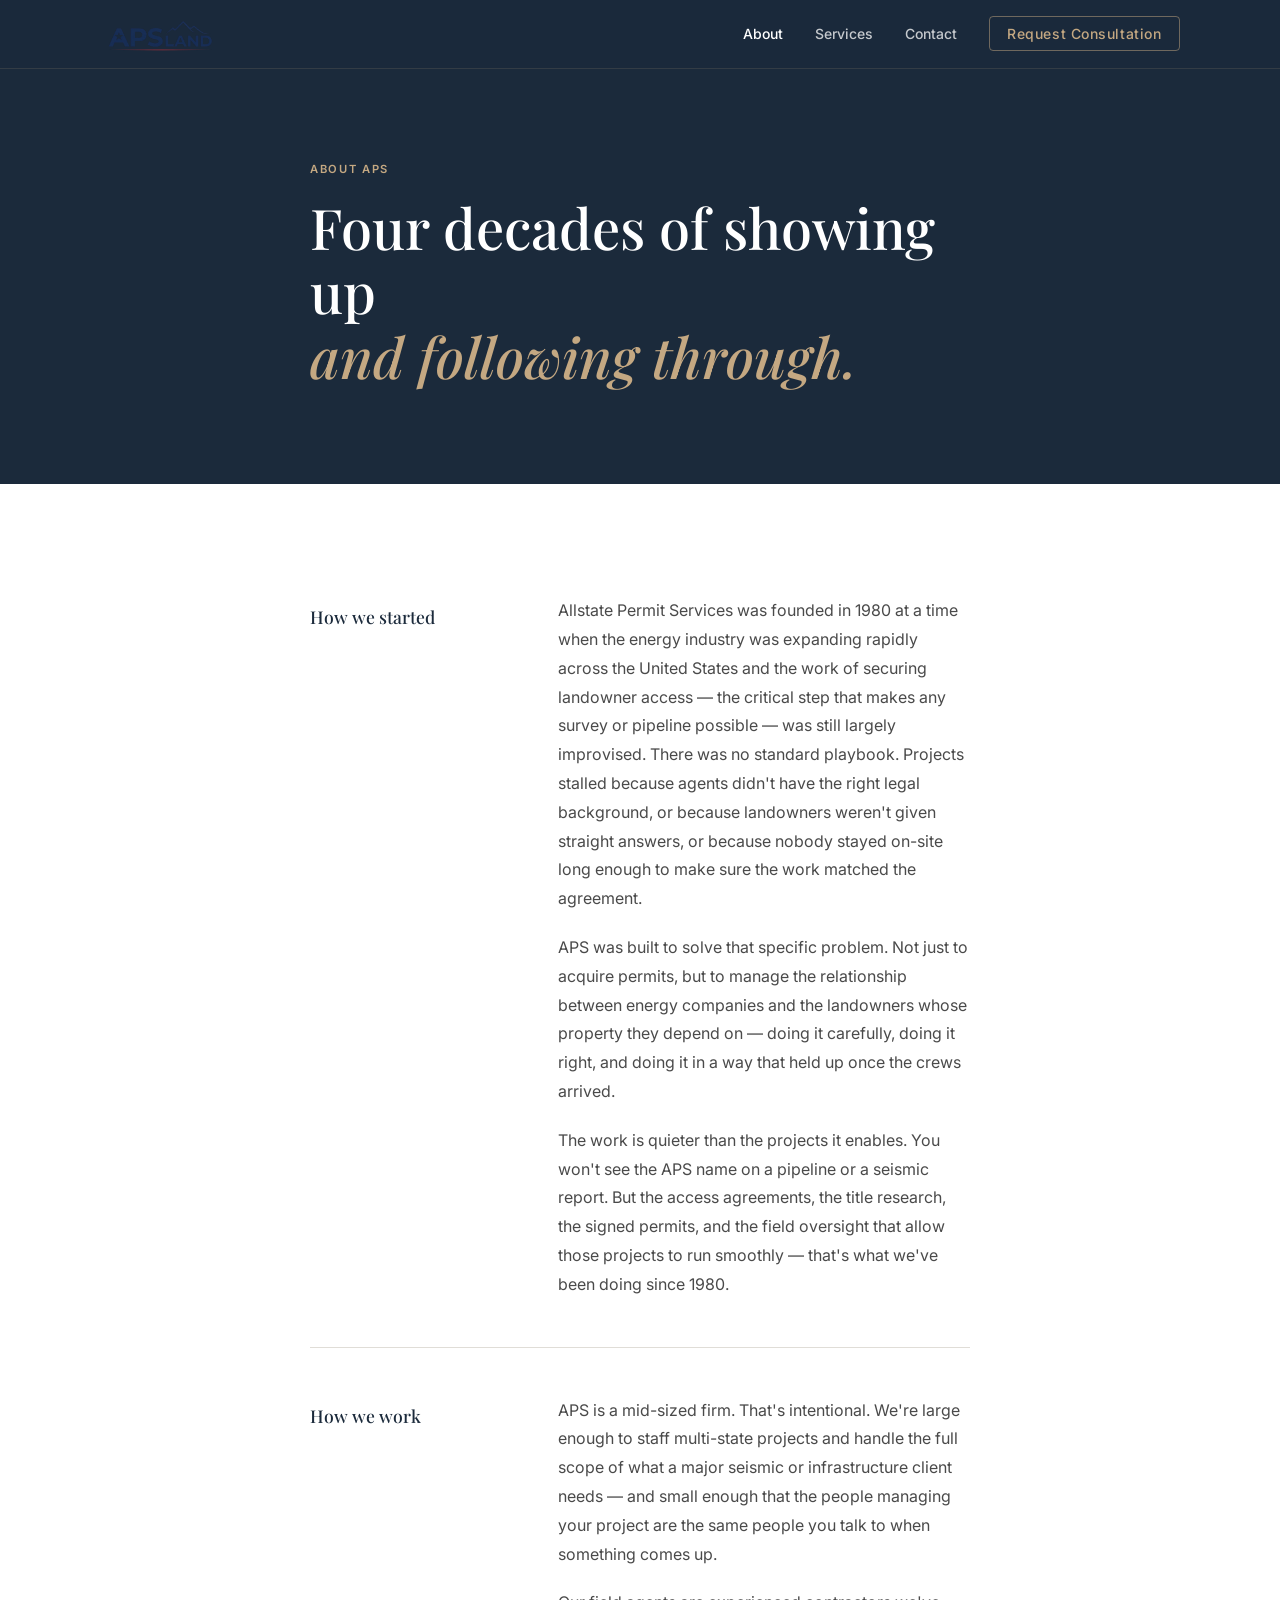
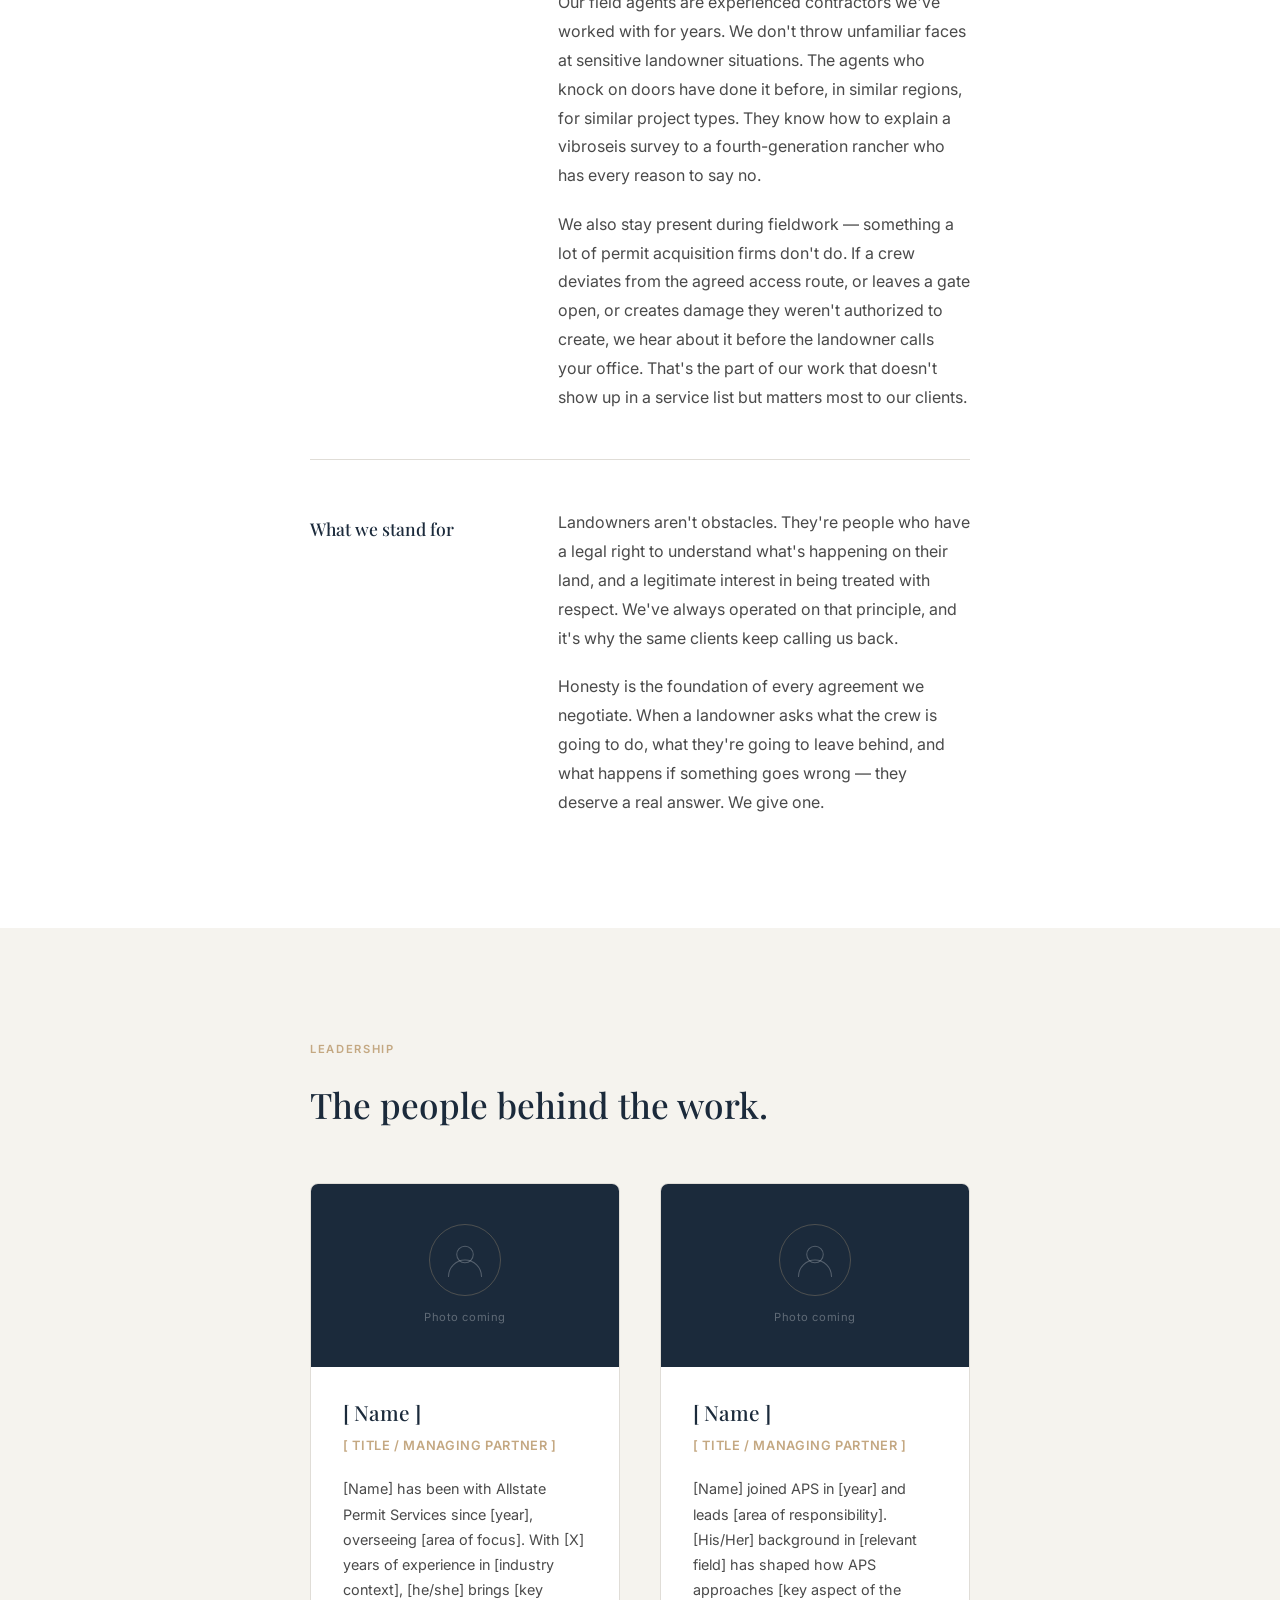
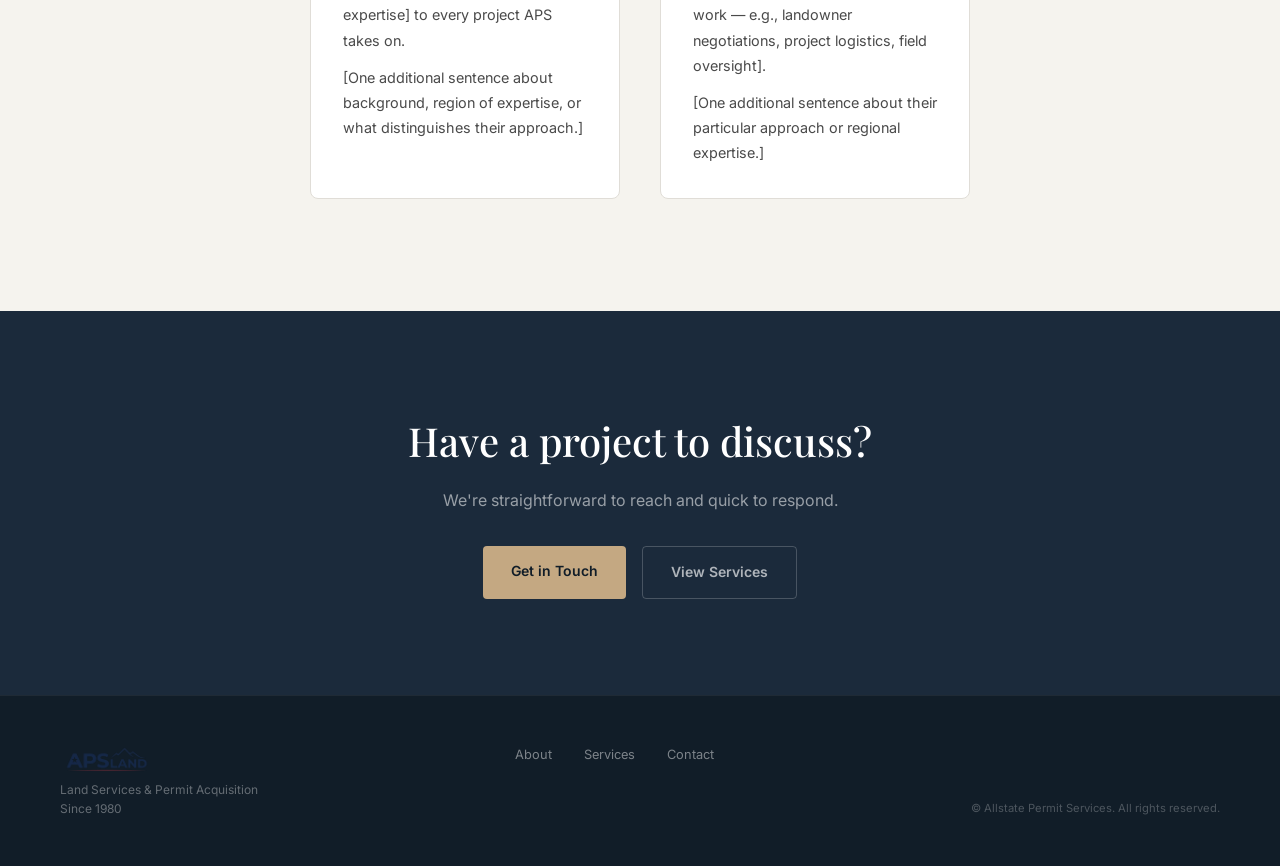
==== about.html @ 8043fe2b "Add files via upload" ====
<!DOCTYPE html>
<html lang="en">
<head>
<meta charset="UTF-8" />
<meta name="viewport" content="width=device-width, initial-scale=1.0" />
<title>About APS — Allstate Permit Services</title>
<link rel="stylesheet" href="style.css" />
<link rel="preconnect" href="https://fonts.googleapis.com" />
<link rel="preconnect" href="https://fonts.gstatic.com" crossorigin />
<link href="https://fonts.googleapis.com/css2?family=Inter:wght@300;400;500;600;700&family=Playfair+Display:ital,wght@0,400;0,500;0,600;1,400;1,500&display=swap" rel="stylesheet" />
</head>
<body>

<!-- ═══════════════════════════════════════
  NAV
════════════════════════════════════════ -->
<header class="nav-wrap" id="site-nav">
  <nav class="nav-inner">
    <a href="index.html" class="nav-logo" aria-label="APS Home">
      <img src="logo.png" alt="Allstate Permit Services" class="logo-img" />
    </a>
    <ul class="nav-links" id="nav-links">
      <li><a href="about.html" class="nav-active">About</a></li>
      <li><a href="services.html">Services</a></li>
      <li><a href="contact.html">Contact</a></li>
      <li class="nav-cta-item">
        <a href="contact.html" class="btn-nav-cta">Request Consultation</a>
      </li>
    </ul>
    <button class="nav-toggle" id="nav-toggle" aria-label="Open menu" aria-expanded="false">
      <span></span><span></span><span></span>
    </button>
  </nav>
</header>

<!-- ═══════════════════════════════════════
  PAGE HEADER
════════════════════════════════════════ -->
<section class="page-header">
  <div class="container-narrow">
    <div class="section-label">About APS</div>
    <h1 class="page-title">Four decades of showing up<br><em>and following through.</em></h1>
  </div>
</section>

<!-- ═══════════════════════════════════════
  COMPANY STORY
════════════════════════════════════════ -->
<section class="about-story">
  <div class="container-narrow">

    <div class="story-block">
      <h2 class="story-heading">How we started</h2>
      <div class="story-text">
        <p>
          Allstate Permit Services was founded in 1980 at a time when the energy industry was expanding rapidly across the United States and the work of securing landowner access — the critical step that makes any survey or pipeline possible — was still largely improvised. There was no standard playbook. Projects stalled because agents didn't have the right legal background, or because landowners weren't given straight answers, or because nobody stayed on-site long enough to make sure the work matched the agreement.
        </p>
        <p>
          APS was built to solve that specific problem. Not just to acquire permits, but to manage the relationship between energy companies and the landowners whose property they depend on — doing it carefully, doing it right, and doing it in a way that held up once the crews arrived.
        </p>
        <p>
          The work is quieter than the projects it enables. You won't see the APS name on a pipeline or a seismic report. But the access agreements, the title research, the signed permits, and the field oversight that allow those projects to run smoothly — that's what we've been doing since 1980.
        </p>
      </div>
    </div>

    <div class="story-divider" aria-hidden="true"></div>

    <div class="story-block">
      <h2 class="story-heading">How we work</h2>
      <div class="story-text">
        <p>
          APS is a mid-sized firm. That's intentional. We're large enough to staff multi-state projects and handle the full scope of what a major seismic or infrastructure client needs — and small enough that the people managing your project are the same people you talk to when something comes up.
        </p>
        <p>
          Our field agents are experienced contractors we've worked with for years. We don't throw unfamiliar faces at sensitive landowner situations. The agents who knock on doors have done it before, in similar regions, for similar project types. They know how to explain a vibroseis survey to a fourth-generation rancher who has every reason to say no.
        </p>
        <p>
          We also stay present during fieldwork — something a lot of permit acquisition firms don't do. If a crew deviates from the agreed access route, or leaves a gate open, or creates damage they weren't authorized to create, we hear about it before the landowner calls your office. That's the part of our work that doesn't show up in a service list but matters most to our clients.
        </p>
      </div>
    </div>

    <div class="story-divider" aria-hidden="true"></div>

    <div class="story-block">
      <h2 class="story-heading">What we stand for</h2>
      <div class="story-text">
        <p>
          Landowners aren't obstacles. They're people who have a legal right to understand what's happening on their land, and a legitimate interest in being treated with respect. We've always operated on that principle, and it's why the same clients keep calling us back.
        </p>
        <p>
          Honesty is the foundation of every agreement we negotiate. When a landowner asks what the crew is going to do, what they're going to leave behind, and what happens if something goes wrong — they deserve a real answer. We give one.
        </p>
      </div>
    </div>

  </div>
</section>

<!-- ═══════════════════════════════════════
  LEADERSHIP
════════════════════════════════════════ -->
<section class="leadership-section" aria-labelledby="leadership-heading">
  <div class="container-narrow">
    <div class="section-label">Leadership</div>
    <h2 class="leadership-title" id="leadership-heading">The people behind the work.</h2>

    <div class="leadership-grid">

      <div class="leader-card">
        <div class="leader-photo-slot" aria-label="Photo placeholder">
          <div class="leader-photo-inner">
            <svg viewBox="0 0 64 64" fill="none" xmlns="http://www.w3.org/2000/svg" aria-hidden="true">
              <circle cx="32" cy="24" r="12" stroke="currentColor" stroke-width="1.5"/>
              <path d="M8 56c0-13.255 10.745-24 24-24s24 10.745 24 24" stroke="currentColor" stroke-width="1.5" stroke-linecap="round"/>
            </svg>
          </div>
          <p class="photo-note">Photo coming</p>
        </div>
        <div class="leader-info">
          <h3 class="leader-name">[ Name ]</h3>
          <p class="leader-title">[ Title / Managing Partner ]</p>
          <div class="leader-bio">
            <p>
              <!-- PLACEHOLDER — replace with real bio when available -->
              [Name] has been with Allstate Permit Services since [year], overseeing [area of focus]. With [X] years of experience in [industry context], [he/she] brings [key expertise] to every project APS takes on.
            </p>
            <p>
              [One additional sentence about background, region of expertise, or what distinguishes their approach.]
            </p>
          </div>
        </div>
      </div>

      <div class="leader-card">
        <div class="leader-photo-slot" aria-label="Photo placeholder">
          <div class="leader-photo-inner">
            <svg viewBox="0 0 64 64" fill="none" xmlns="http://www.w3.org/2000/svg" aria-hidden="true">
              <circle cx="32" cy="24" r="12" stroke="currentColor" stroke-width="1.5"/>
              <path d="M8 56c0-13.255 10.745-24 24-24s24 10.745 24 24" stroke="currentColor" stroke-width="1.5" stroke-linecap="round"/>
            </svg>
          </div>
          <p class="photo-note">Photo coming</p>
        </div>
        <div class="leader-info">
          <h3 class="leader-name">[ Name ]</h3>
          <p class="leader-title">[ Title / Managing Partner ]</p>
          <div class="leader-bio">
            <p>
              <!-- PLACEHOLDER — replace with real bio when available -->
              [Name] joined APS in [year] and leads [area of responsibility]. [His/Her] background in [relevant field] has shaped how APS approaches [key aspect of the work — e.g., landowner negotiations, project logistics, field oversight].
            </p>
            <p>
              [One additional sentence about their particular approach or regional expertise.]
            </p>
          </div>
        </div>
      </div>

    </div>
  </div>
</section>

<!-- ═══════════════════════════════════════
  CTA BAND
════════════════════════════════════════ -->
<section class="cta-band" aria-label="Contact APS">
  <div class="container-narrow">
    <h2 class="cta-headline">Have a project to discuss?</h2>
    <p class="cta-sub">We're straightforward to reach and quick to respond.</p>
    <div class="cta-actions">
      <a href="contact.html" class="btn-primary">Get in Touch</a>
      <a href="services.html" class="btn-ghost">View Services</a>
    </div>
  </div>
</section>

<!-- ═══════════════════════════════════════
  FOOTER
════════════════════════════════════════ -->
<footer class="site-footer">
  <div class="footer-inner">
    <div class="footer-brand">
      <img src="logo.png" alt="Allstate Permit Services" class="footer-logo" />
      <p class="footer-tagline">Land Services &amp; Permit Acquisition<br>Since 1980</p>
    </div>
    <nav class="footer-nav" aria-label="Footer navigation">
      <a href="about.html">About</a>
      <a href="services.html">Services</a>
      <a href="contact.html">Contact</a>
    </nav>
    <p class="footer-legal">© Allstate Permit Services. All rights reserved.</p>
  </div>
</footer>

<script src="main.js"></script>
</body>
</html>
---- style.css ----
/* ═══════════════════════════════════════════════════════════════
   APS LAND — UNIFIED STYLESHEET
   Palette: Navy #1B2A3B | Tan accent #C4A882 | Off-white #F5F3EE
   Type: Playfair Display (display) / Inter (body)
════════════════════════════════════════════════════════════════ */

/* ─── RESET & BASE ─── */
*, *::before, *::after { box-sizing: border-box; margin: 0; padding: 0; }

:root {
  --navy:      #1B2A3B;
  --navy-mid:  #243548;
  --navy-dark: #111D28;
  --tan:       #C4A882;
  --tan-light: #DDD0BB;
  --cream:     #F5F3EE;
  --white:     #FFFFFF;
  --text:      #2C2C2C;
  --text-mid:  #4A4A4A;
  --text-muted:#767676;
  --border:    #E0DDD7;

  --font-display: 'Playfair Display', Georgia, serif;
  --font-body:    'Inter', system-ui, sans-serif;

  --max-w:        1160px;
  --max-w-narrow: 740px;
  --gutter:       clamp(1.25rem, 5vw, 2.5rem);

  --radius:  4px;
  --radius-lg: 8px;

  --transition: 0.2s ease;
}

html { scroll-behavior: smooth; }

body {
  font-family: var(--font-body);
  font-size: 1rem;
  line-height: 1.7;
  color: var(--text);
  background: var(--white);
  -webkit-font-smoothing: antialiased;
}

img { display: block; max-width: 100%; }
a { color: inherit; text-decoration: none; }

/* ─── LAYOUT HELPERS ─── */
.container {
  max-width: var(--max-w);
  margin: 0 auto;
  padding: 0 var(--gutter);
}

.container-narrow {
  max-width: var(--max-w-narrow);
  margin: 0 auto;
  padding: 0 var(--gutter);
}

.section-label {
  font-family: var(--font-body);
  font-size: 0.7rem;
  font-weight: 600;
  letter-spacing: 0.15em;
  text-transform: uppercase;
  color: var(--tan);
  margin-bottom: 1rem;
}

/* ═══════════════════════════════════════════════════════════════
   NAVIGATION
════════════════════════════════════════════════════════════════ */
.nav-wrap {
  position: fixed;
  top: 0; left: 0; right: 0;
  z-index: 100;
  background: rgba(27, 42, 59, 0.97);
  backdrop-filter: blur(8px);
  border-bottom: 1px solid rgba(196, 168, 130, 0.15);
}

.nav-inner {
  max-width: var(--max-w);
  margin: 0 auto;
  padding: 0 var(--gutter);
  height: 68px;
  display: flex;
  align-items: center;
  justify-content: space-between;
  gap: 2rem;
}

.logo-img { height: 36px; width: auto; }

.nav-links {
  display: flex;
  align-items: center;
  gap: 2rem;
  list-style: none;
}

.nav-links a {
  font-size: 0.875rem;
  font-weight: 500;
  color: rgba(255,255,255,0.75);
  transition: color var(--transition);
}

.nav-links a:hover,
.nav-links a.nav-active {
  color: var(--white);
}

.btn-nav-cta {
  font-size: 0.8rem;
  font-weight: 600;
  letter-spacing: 0.04em;
  padding: 0.5rem 1.1rem;
  border: 1px solid rgba(196, 168, 130, 0.5);
  border-radius: var(--radius);
  color: var(--tan) !important;
  transition: background var(--transition), color var(--transition), border-color var(--transition);
}

.btn-nav-cta:hover {
  background: var(--tan);
  color: var(--navy) !important;
  border-color: var(--tan);
}

.nav-toggle {
  display: none;
  flex-direction: column;
  gap: 5px;
  background: none;
  border: none;
  cursor: pointer;
  padding: 4px;
}

.nav-toggle span {
  display: block;
  width: 22px;
  height: 2px;
  background: var(--white);
  border-radius: 2px;
  transition: transform var(--transition), opacity var(--transition);
}

/* ═══════════════════════════════════════════════════════════════
   HERO
════════════════════════════════════════════════════════════════ */
.hero {
  position: relative;
  height: 100svh;
  min-height: 560px;
  max-height: 860px;
  overflow: hidden;
  background: var(--navy-dark);
}

.hero-video {
  position: absolute;
  inset: 0;
  width: 100%;
  height: 100%;
  object-fit: cover;
  opacity: 0.45;
}

.hero-top-fade,
.hero-bottom-fade {
  position: absolute;
  left: 0; right: 0;
  z-index: 2;
  pointer-events: none;
}

.hero-top-fade {
  top: 0;
  height: 140px;
  background: linear-gradient(to bottom, rgba(27,42,59,0.7), transparent);
}

.hero-bottom-fade {
  bottom: 0;
  height: 200px;
  background: linear-gradient(to top, rgba(27,42,59,0.9), transparent);
}

.hero-content {
  position: absolute;
  inset: 0;
  z-index: 3;
  display: flex;
  flex-direction: column;
  justify-content: flex-end;
  padding: clamp(3rem, 8vw, 5rem) var(--gutter);
  max-width: calc(var(--max-w) + var(--gutter) * 2);
  margin: 0 auto;
  left: 0; right: 0;
}

.hero-eyebrow {
  font-size: 0.7rem;
  font-weight: 600;
  letter-spacing: 0.15em;
  text-transform: uppercase;
  color: var(--tan);
  margin-bottom: 1rem;
}

.hero-headline {
  font-family: var(--font-display);
  font-size: clamp(2.4rem, 6vw, 4.5rem);
  font-weight: 500;
  line-height: 1.1;
  color: var(--white);
  margin-bottom: 2rem;
  max-width: 600px;
}

.hero-headline em {
  font-style: italic;
  color: var(--tan-light);
}

.btn-hero {
  display: inline-block;
  font-size: 0.875rem;
  font-weight: 600;
  letter-spacing: 0.05em;
  padding: 0.8rem 1.75rem;
  background: var(--tan);
  color: var(--navy-dark);
  border-radius: var(--radius);
  width: fit-content;
  transition: background var(--transition), transform var(--transition);
}

.btn-hero:hover {
  background: var(--tan-light);
  transform: translateY(-1px);
}

/* ═══════════════════════════════════════════════════════════════
   LANDOWNER SIGNPOST BAR
════════════════════════════════════════════════════════════════ */
.landowner-bar {
  background: var(--navy);
  padding: 0.9rem var(--gutter);
  text-align: center;
}

.landowner-bar p {
  font-size: 0.8rem;
  color: rgba(255,255,255,0.6);
  letter-spacing: 0.01em;
}

.landowner-bar a {
  color: var(--tan);
  text-decoration: underline;
  text-underline-offset: 3px;
  text-decoration-color: rgba(196,168,130,0.5);
  transition: color var(--transition);
}

.landowner-bar a:hover {
  color: var(--tan-light);
}

/* ═══════════════════════════════════════════════════════════════
   MISSION / OPENING STATEMENT
════════════════════════════════════════════════════════════════ */
.mission {
  padding: clamp(4rem, 9vw, 7rem) var(--gutter);
  background: var(--cream);
}

.mission-statement {
  font-family: var(--font-display);
  font-size: clamp(1.4rem, 3vw, 2rem);
  font-weight: 400;
  line-height: 1.5;
  color: var(--navy);
  margin-bottom: 1.5rem;
}

.mission-sub {
  font-size: 1rem;
  color: var(--text-mid);
  line-height: 1.7;
}

/* ═══════════════════════════════════════════════════════════════
   3-CARD SERVICES SECTION
════════════════════════════════════════════════════════════════ */
.services-section {
  padding: clamp(4rem, 9vw, 7rem) var(--gutter);
  background: var(--white);
}

.services-trio {
  display: grid;
  grid-template-columns: repeat(3, 1fr);
  gap: 2rem;
  margin-top: 2rem;
}

.service-card {
  padding: 2rem;
  border: 1px solid var(--border);
  border-radius: var(--radius-lg);
  background: var(--white);
  transition: border-color var(--transition), box-shadow var(--transition);
}

.service-card:hover {
  border-color: var(--tan);
  box-shadow: 0 4px 20px rgba(196,168,130,0.12);
}

.service-icon {
  width: 36px;
  height: 36px;
  color: var(--tan);
  margin-bottom: 1.25rem;
}

.service-icon svg {
  width: 100%;
  height: 100%;
}

.service-name {
  font-family: var(--font-display);
  font-size: 1.2rem;
  font-weight: 500;
  color: var(--navy);
  margin-bottom: 0.75rem;
}

.service-desc {
  font-size: 0.9rem;
  line-height: 1.7;
  color: var(--text-mid);
  margin-bottom: 1.5rem;
}

.service-link {
  font-size: 0.8rem;
  font-weight: 600;
  color: var(--tan);
  letter-spacing: 0.03em;
  transition: color var(--transition);
}

.service-link:hover { color: var(--navy); }

.services-more-link {
  margin-top: 3rem;
  text-align: center;
}

/* ═══════════════════════════════════════════════════════════════
   REACH / MAP / STATS SECTION
════════════════════════════════════════════════════════════════ */
.reach-section {
  background: var(--navy);
  padding: clamp(4rem, 9vw, 7rem) var(--gutter);
}

.reach-inner {
  max-width: var(--max-w);
  margin: 0 auto;
  display: grid;
  grid-template-columns: 1fr 1.6fr;
  gap: 4rem;
  align-items: center;
}

.reach-title {
  font-family: var(--font-display);
  font-size: clamp(1.6rem, 3.5vw, 2.5rem);
  font-weight: 500;
  line-height: 1.25;
  color: var(--white);
  margin-bottom: 2.5rem;
}

.reach-title em {
  font-style: italic;
  color: var(--tan);
}

.stats-stack {
  display: flex;
  flex-direction: column;
  gap: 1.5rem;
}

.stat-item {
  display: flex;
  flex-direction: column;
  gap: 0.2rem;
  padding-bottom: 1.5rem;
  border-bottom: 1px solid rgba(255,255,255,0.08);
}

.stat-item:last-child {
  border-bottom: none;
  padding-bottom: 0;
}

.stat-num {
  font-family: var(--font-display);
  font-size: clamp(1.8rem, 4vw, 2.6rem);
  font-weight: 500;
  color: var(--white);
  line-height: 1;
}

.stat-plus {
  font-size: 0.6em;
  color: var(--tan);
  vertical-align: super;
  margin-left: 1px;
}

.stat-label {
  font-size: 0.8rem;
  font-weight: 500;
  letter-spacing: 0.05em;
  text-transform: uppercase;
  color: rgba(255,255,255,0.45);
}

/* MAP STAGE */
.map-stage {
  width: 100%;
  aspect-ratio: 3/2;
  border-radius: var(--radius-lg);
  overflow: hidden;
}

/* MAP PLACEHOLDER — remove when inserting real map */
.map-placeholder {
  background: rgba(255,255,255,0.04);
  border: 1px dashed rgba(196,168,130,0.3);
  display: flex;
  align-items: center;
  justify-content: center;
}

.map-placeholder-inner {
  text-align: center;
  padding: 2rem;
  color: rgba(255,255,255,0.3);
}

.map-ph-icon {
  width: 64px;
  height: auto;
  margin: 0 auto 1rem;
  color: rgba(196,168,130,0.4);
}

.map-ph-label {
  font-size: 0.75rem;
  font-weight: 600;
  letter-spacing: 0.1em;
  text-transform: uppercase;
  color: rgba(196,168,130,0.6);
  margin-bottom: 0.5rem;
}

.map-ph-sub {
  font-size: 0.7rem;
  line-height: 1.6;
  color: rgba(255,255,255,0.25);
}

.map-ph-sub code {
  font-family: monospace;
  color: rgba(196,168,130,0.5);
  background: rgba(196,168,130,0.08);
  padding: 0.1em 0.3em;
  border-radius: 2px;
}

/* ═══════════════════════════════════════════════════════════════
   CLIENT MARQUEE
════════════════════════════════════════════════════════════════ */
.clients-section {
  padding: clamp(3rem, 6vw, 4.5rem) var(--gutter);
  background: var(--cream);
  text-align: center;
  overflow: hidden;
}

.clients-label {
  font-size: 0.7rem;
  font-weight: 600;
  letter-spacing: 0.15em;
  text-transform: uppercase;
  color: var(--text-muted);
  margin-bottom: 1.5rem;
}

.marquee-wrap {
  overflow: hidden;
  margin-bottom: 1.25rem;
  mask-image: linear-gradient(to right, transparent, black 15%, black 85%, transparent);
  -webkit-mask-image: linear-gradient(to right, transparent, black 15%, black 85%, transparent);
}

.marquee-track {
  display: inline-flex;
  align-items: center;
  gap: 0;
  animation: marquee 28s linear infinite;
  white-space: nowrap;
}

@keyframes marquee {
  from { transform: translateX(0); }
  to   { transform: translateX(-50%); }
}

.marquee-wrap:hover .marquee-track { animation-play-state: paused; }

.client-name {
  font-family: var(--font-display);
  font-size: clamp(0.95rem, 2vw, 1.2rem);
  font-weight: 400;
  color: var(--navy);
  padding: 0 1.5rem;
  opacity: 0.6;
  transition: opacity var(--transition);
}

.marquee-wrap:hover .client-name { opacity: 0.85; }

.client-sep {
  color: var(--tan);
  font-size: 0.9rem;
  opacity: 0.5;
}

.clients-note {
  font-size: 0.75rem;
  color: var(--text-muted);
  font-style: italic;
}

/* ═══════════════════════════════════════════════════════════════
   PROCESS TEASER (homepage)
════════════════════════════════════════════════════════════════ */
.process-teaser {
  padding: clamp(4rem, 9vw, 7rem) var(--gutter);
  background: var(--white);
}

.process-title {
  font-family: var(--font-display);
  font-size: clamp(1.6rem, 3.5vw, 2.2rem);
  font-weight: 500;
  color: var(--navy);
  margin-bottom: 0.75rem;
}

.process-intro {
  font-size: 0.95rem;
  color: var(--text-mid);
  margin-bottom: 2.5rem;
}

.process-steps {
  display: flex;
  flex-direction: column;
  gap: 0;
  margin-bottom: 2.5rem;
}

.process-step {
  display: grid;
  grid-template-columns: 3rem 1fr;
  gap: 1.5rem;
  padding: 1.5rem 0;
  border-bottom: 1px solid var(--border);
}

.process-step:last-child { border-bottom: none; }

.step-num {
  font-family: var(--font-body);
  font-size: 0.7rem;
  font-weight: 700;
  letter-spacing: 0.1em;
  color: var(--tan);
  padding-top: 0.2rem;
}

.step-name {
  font-family: var(--font-display);
  font-size: 1.05rem;
  font-weight: 500;
  color: var(--navy);
  margin-bottom: 0.4rem;
}

.step-desc {
  font-size: 0.9rem;
  line-height: 1.7;
  color: var(--text-mid);
}

/* ═══════════════════════════════════════════════════════════════
   BUTTONS (shared)
════════════════════════════════════════════════════════════════ */
.btn-primary {
  display: inline-block;
  font-size: 0.875rem;
  font-weight: 600;
  padding: 0.85rem 1.75rem;
  background: var(--navy);
  color: var(--white);
  border-radius: var(--radius);
  transition: background var(--transition), transform var(--transition);
}

.btn-primary:hover {
  background: var(--navy-mid);
  transform: translateY(-1px);
}

.btn-ghost {
  display: inline-block;
  font-size: 0.875rem;
  font-weight: 600;
  padding: 0.85rem 1.75rem;
  border: 1px solid var(--border);
  color: var(--navy);
  border-radius: var(--radius);
  transition: border-color var(--transition), color var(--transition);
}

.btn-ghost:hover {
  border-color: var(--navy);
  color: var(--navy);
}

.btn-outline {
  display: inline-block;
  font-size: 0.875rem;
  font-weight: 600;
  color: var(--tan);
  border-bottom: 1px solid rgba(196,168,130,0.4);
  padding-bottom: 2px;
  transition: color var(--transition), border-color var(--transition);
}

.btn-outline:hover {
  color: var(--navy);
  border-color: var(--navy);
}

/* ═══════════════════════════════════════════════════════════════
   CTA BAND
════════════════════════════════════════════════════════════════ */
.cta-band {
  background: var(--navy);
  padding: clamp(4rem, 9vw, 6rem) var(--gutter);
  text-align: center;
}

.cta-headline {
  font-family: var(--font-display);
  font-size: clamp(1.6rem, 4vw, 2.5rem);
  font-weight: 500;
  color: var(--white);
  margin-bottom: 0.75rem;
}

.cta-sub {
  font-size: 1rem;
  color: rgba(255,255,255,0.55);
  margin-bottom: 2rem;
  max-width: 480px;
  margin-left: auto;
  margin-right: auto;
}

.cta-actions {
  display: flex;
  justify-content: center;
  gap: 1rem;
  flex-wrap: wrap;
}

.cta-band .btn-primary {
  background: var(--tan);
  color: var(--navy-dark);
}

.cta-band .btn-primary:hover {
  background: var(--tan-light);
}

.cta-band .btn-ghost {
  border-color: rgba(255,255,255,0.2);
  color: rgba(255,255,255,0.65);
}

.cta-band .btn-ghost:hover {
  border-color: rgba(255,255,255,0.5);
  color: var(--white);
}

/* ═══════════════════════════════════════════════════════════════
   FOOTER
════════════════════════════════════════════════════════════════ */
.site-footer {
  background: var(--navy-dark);
  border-top: 1px solid rgba(255,255,255,0.06);
  padding: clamp(2rem, 5vw, 3rem) var(--gutter);
}

.footer-inner {
  max-width: var(--max-w);
  margin: 0 auto;
  display: flex;
  align-items: flex-start;
  justify-content: space-between;
  gap: 2rem;
  flex-wrap: wrap;
}

.footer-logo { height: 28px; width: auto; margin-bottom: 0.5rem; opacity: 0.7; }

.footer-tagline {
  font-size: 0.75rem;
  line-height: 1.6;
  color: rgba(255,255,255,0.35);
}

.footer-nav {
  display: flex;
  gap: 2rem;
  flex-wrap: wrap;
  align-items: center;
}

.footer-nav a {
  font-size: 0.8rem;
  color: rgba(255,255,255,0.45);
  transition: color var(--transition);
}

.footer-nav a:hover { color: var(--white); }

.footer-legal {
  font-size: 0.7rem;
  color: rgba(255,255,255,0.25);
  align-self: flex-end;
}

/* ═══════════════════════════════════════════════════════════════
   PAGE HEADER (About + Services)
════════════════════════════════════════════════════════════════ */
.page-header {
  padding: clamp(7rem, 14vw, 10rem) var(--gutter) clamp(3rem, 7vw, 5rem);
  background: var(--navy);
}

.page-title {
  font-family: var(--font-display);
  font-size: clamp(2rem, 5vw, 3.5rem);
  font-weight: 500;
  line-height: 1.15;
  color: var(--white);
  margin-bottom: 1rem;
}

.page-title em {
  font-style: italic;
  color: var(--tan);
}

.page-intro {
  font-size: 1rem;
  line-height: 1.75;
  color: rgba(255,255,255,0.6);
  max-width: 600px;
  margin-top: 1rem;
}

/* ═══════════════════════════════════════════════════════════════
   ABOUT PAGE
════════════════════════════════════════════════════════════════ */
.about-story {
  padding: clamp(4rem, 9vw, 7rem) var(--gutter);
  background: var(--white);
}

.story-block {
  display: grid;
  grid-template-columns: 200px 1fr;
  gap: 3rem;
  align-items: start;
}

.story-heading {
  font-family: var(--font-display);
  font-size: 1.1rem;
  font-weight: 500;
  color: var(--navy);
  padding-top: 0.35rem;
  position: sticky;
  top: 84px;
}

.story-text p {
  font-size: 1rem;
  line-height: 1.8;
  color: var(--text-mid);
  margin-bottom: 1.25rem;
}

.story-text p:last-child { margin-bottom: 0; }

.story-divider {
  height: 1px;
  background: var(--border);
  margin: 3rem 0;
}

/* LEADERSHIP */
.leadership-section {
  padding: clamp(4rem, 9vw, 7rem) var(--gutter);
  background: var(--cream);
}

.leadership-title {
  font-family: var(--font-display);
  font-size: clamp(1.6rem, 3.5vw, 2.2rem);
  font-weight: 500;
  color: var(--navy);
  margin-bottom: 3rem;
}

.leadership-grid {
  display: grid;
  grid-template-columns: 1fr 1fr;
  gap: 2.5rem;
}

.leader-card {
  background: var(--white);
  border: 1px solid var(--border);
  border-radius: var(--radius-lg);
  overflow: hidden;
  display: flex;
  flex-direction: column;
}

.leader-photo-slot {
  background: var(--navy);
  padding: 2.5rem;
  display: flex;
  flex-direction: column;
  align-items: center;
  justify-content: center;
  gap: 0.75rem;
  min-height: 180px;
}

.leader-photo-inner {
  width: 72px;
  height: 72px;
  border-radius: 50%;
  border: 1px solid rgba(196,168,130,0.3);
  display: flex;
  align-items: center;
  justify-content: center;
  color: rgba(255,255,255,0.25);
}

.leader-photo-inner svg { width: 44px; height: 44px; }

.photo-note {
  font-size: 0.7rem;
  color: rgba(255,255,255,0.3);
  letter-spacing: 0.05em;
}

.leader-info {
  padding: 1.75rem 2rem 2rem;
}

.leader-name {
  font-family: var(--font-display);
  font-size: 1.3rem;
  font-weight: 500;
  color: var(--navy);
  margin-bottom: 0.25rem;
}

.leader-title {
  font-size: 0.8rem;
  font-weight: 600;
  letter-spacing: 0.05em;
  text-transform: uppercase;
  color: var(--tan);
  margin-bottom: 1.25rem;
}

.leader-bio p {
  font-size: 0.9rem;
  line-height: 1.75;
  color: var(--text-mid);
  margin-bottom: 0.75rem;
}

.leader-bio p:last-child { margin-bottom: 0; }

/* ═══════════════════════════════════════════════════════════════
   SERVICES PAGE
════════════════════════════════════════════════════════════════ */
.primary-services {
  padding: clamp(4rem, 9vw, 7rem) var(--gutter);
  background: var(--white);
}

.services-section-title {
  font-family: var(--font-display);
  font-size: clamp(1.5rem, 3vw, 2rem);
  font-weight: 500;
  color: var(--navy);
  margin-bottom: 0.75rem;
}

.services-section-intro {
  font-size: 0.95rem;
  color: var(--text-mid);
  line-height: 1.75;
  max-width: 580px;
  margin-bottom: 3rem;
}

.primary-services-list {
  display: flex;
  flex-direction: column;
  gap: 0;
}

.primary-service {
  padding: 2.5rem 0;
  border-bottom: 1px solid var(--border);
}

.primary-service:first-child { padding-top: 0; }
.primary-service:last-child { border-bottom: none; }

.primary-service-header {
  display: flex;
  align-items: center;
  gap: 1rem;
  margin-bottom: 1rem;
}

.primary-service-name {
  font-family: var(--font-display);
  font-size: 1.3rem;
  font-weight: 500;
  color: var(--navy);
}

.primary-badge {
  font-size: 0.65rem;
  font-weight: 700;
  letter-spacing: 0.1em;
  text-transform: uppercase;
  color: var(--tan);
  background: rgba(196,168,130,0.12);
  padding: 0.2rem 0.6rem;
  border-radius: 20px;
  border: 1px solid rgba(196,168,130,0.25);
}

.primary-service-desc {
  font-size: 0.95rem;
  line-height: 1.75;
  color: var(--text-mid);
  max-width: 680px;
  margin-bottom: 1.25rem;
}

.service-details {
  list-style: none;
  display: flex;
  flex-wrap: wrap;
  gap: 0.5rem 2rem;
}

.service-details li {
  font-size: 0.8rem;
  color: var(--text-muted);
  padding-left: 1rem;
  position: relative;
}

.service-details li::before {
  content: '–';
  position: absolute;
  left: 0;
  color: var(--tan);
}

/* CAPABILITIES GRID */
.full-capabilities {
  padding: clamp(4rem, 9vw, 7rem) var(--gutter);
  background: var(--cream);
}

.capabilities-grid {
  display: grid;
  grid-template-columns: repeat(2, 1fr);
  gap: 2px;
  background: var(--border);
  border: 1px solid var(--border);
  border-radius: var(--radius-lg);
  overflow: hidden;
}

.capability-item {
  background: var(--white);
  padding: 1.75rem 2rem;
  transition: background var(--transition);
}

.capability-item:hover { background: var(--cream); }

.cap-name {
  font-family: var(--font-display);
  font-size: 1.05rem;
  font-weight: 500;
  color: var(--navy);
  margin-bottom: 0.5rem;
}

.cap-desc {
  font-size: 0.875rem;
  line-height: 1.7;
  color: var(--text-mid);
}

/* PROCESS TIMELINE (full, services page) */
.process-full {
  padding: clamp(4rem, 9vw, 7rem) var(--gutter);
  background: var(--white);
}

.process-timeline {
  display: flex;
  flex-direction: column;
  margin-top: 2.5rem;
  margin-bottom: 2.5rem;
}

.timeline-step {
  display: grid;
  grid-template-columns: 3rem 1fr;
  gap: 0 1.75rem;
}

.timeline-marker {
  display: flex;
  flex-direction: column;
  align-items: center;
}

.timeline-num {
  width: 2.25rem;
  height: 2.25rem;
  border-radius: 50%;
  background: var(--navy);
  color: var(--white);
  font-size: 0.75rem;
  font-weight: 700;
  display: flex;
  align-items: center;
  justify-content: center;
  flex-shrink: 0;
  position: relative;
  z-index: 1;
}

.timeline-line {
  flex: 1;
  width: 1px;
  background: var(--border);
  margin: 4px 0;
  min-height: 2rem;
}

.timeline-content {
  padding-bottom: 3rem;
}

.timeline-step:last-child .timeline-content {
  padding-bottom: 0;
}

.timeline-title {
  font-family: var(--font-display);
  font-size: 1.15rem;
  font-weight: 500;
  color: var(--navy);
  margin-bottom: 0.6rem;
  padding-top: 0.2rem;
}

.timeline-desc {
  font-size: 0.9rem;
  line-height: 1.75;
  color: var(--text-mid);
  max-width: 560px;
  margin-bottom: 0.75rem;
}

.timeline-note {
  font-size: 0.8rem;
  font-style: italic;
  color: var(--text-muted);
}

/* ═══════════════════════════════════════════════════════════════
   RESPONSIVE
════════════════════════════════════════════════════════════════ */
@media (max-width: 900px) {
  .reach-inner {
    grid-template-columns: 1fr;
    gap: 3rem;
  }

  .stats-stack {
    display: grid;
    grid-template-columns: 1fr 1fr;
    gap: 1.5rem;
  }

  .stat-item { border-bottom: none; padding-bottom: 0; }

  .services-trio {
    grid-template-columns: 1fr;
    gap: 1.5rem;
  }

  .story-block {
    grid-template-columns: 1fr;
    gap: 1rem;
  }

  .story-heading { position: static; }

  .leadership-grid {
    grid-template-columns: 1fr;
  }

  .capabilities-grid {
    grid-template-columns: 1fr;
  }
}

@media (max-width: 640px) {
  .nav-links { display: none; }
  .nav-links.nav-open {
    display: flex;
    flex-direction: column;
    position: fixed;
    top: 68px; left: 0; right: 0; bottom: 0;
    background: var(--navy-dark);
    padding: 2rem var(--gutter);
    gap: 1.5rem;
    z-index: 99;
  }
  .nav-links.nav-open a { font-size: 1.1rem; color: var(--white); }
  .nav-toggle { display: flex; }

  .services-trio { grid-template-columns: 1fr; }

  .cta-actions { flex-direction: column; align-items: center; }

  .process-step { grid-template-columns: 2.5rem 1fr; gap: 1rem; }

  .footer-inner { flex-direction: column; gap: 1.5rem; }
  .footer-legal { align-self: auto; }
}

/* ═══════════════════════════════════════════════════════════════
   REDUCED MOTION
════════════════════════════════════════════════════════════════ */
@media (prefers-reduced-motion: reduce) {
  .marquee-track { animation: none; }
  * { transition: none !important; }
}
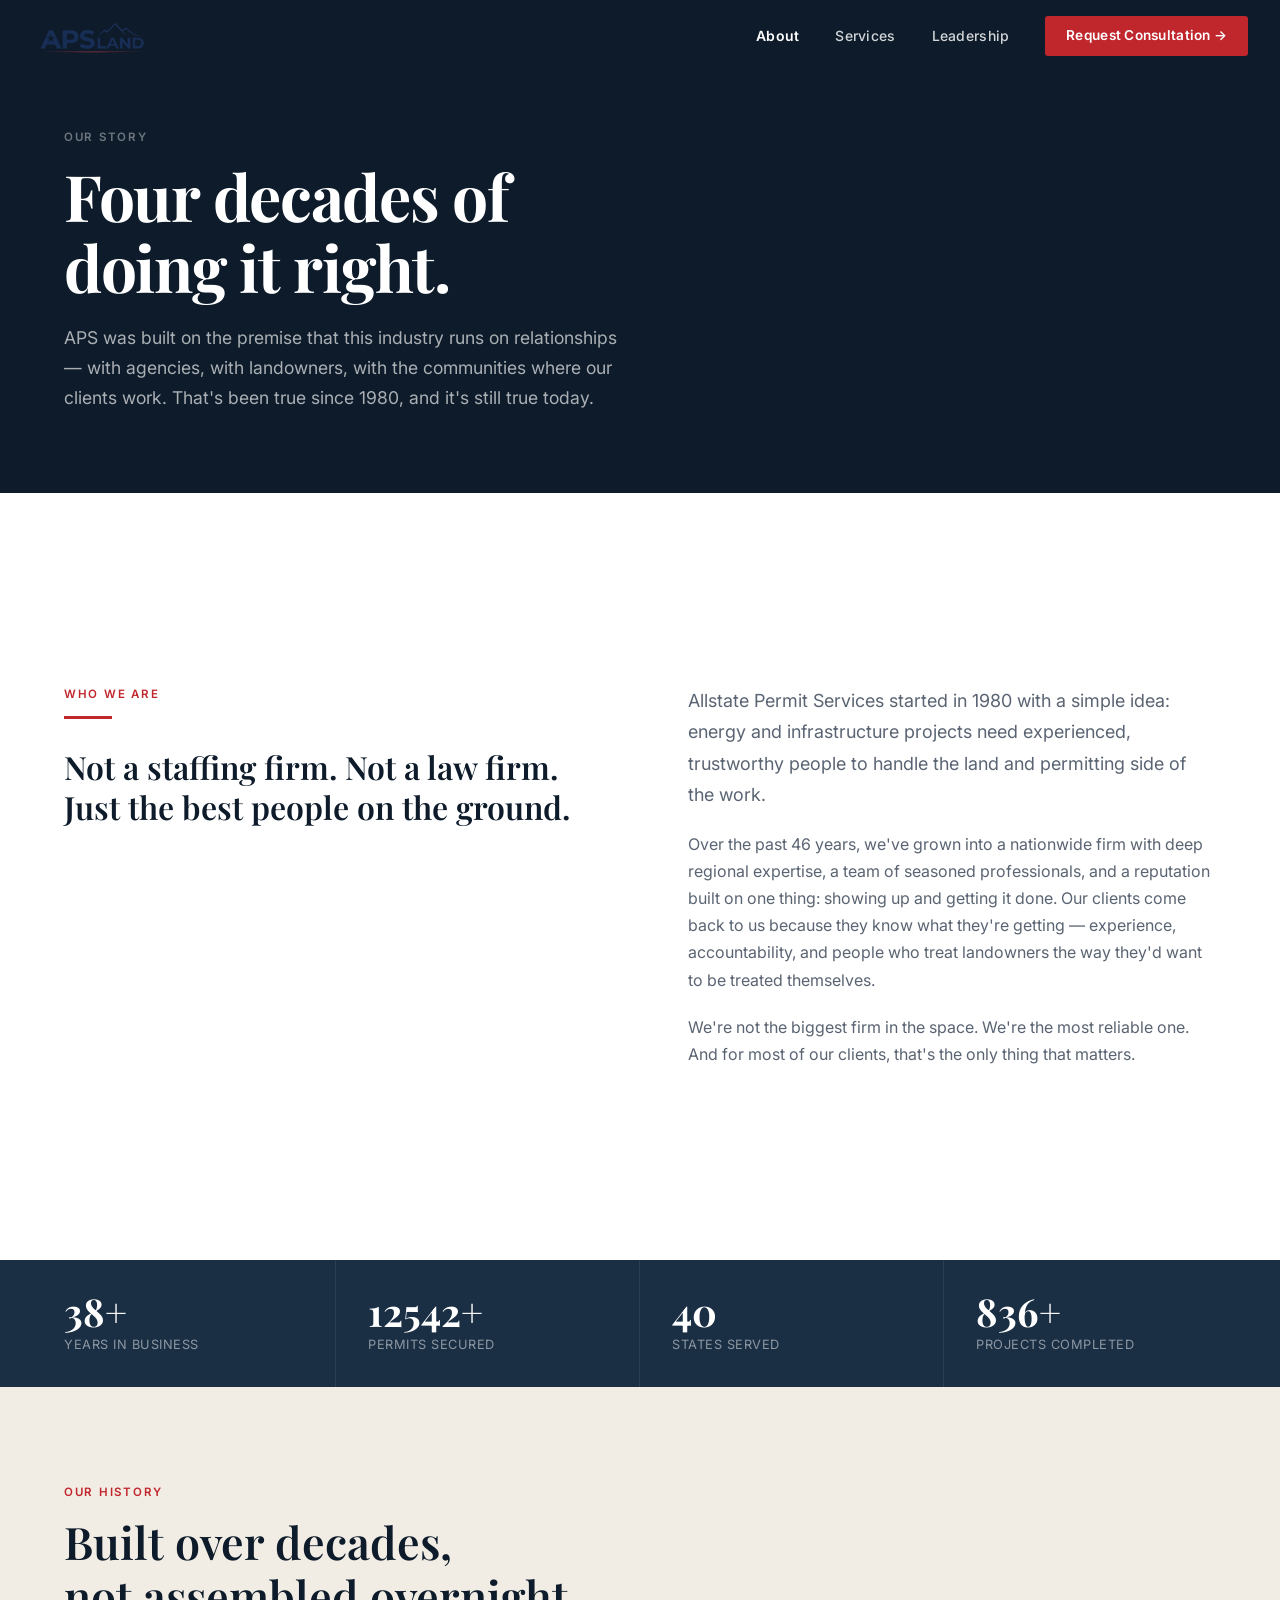
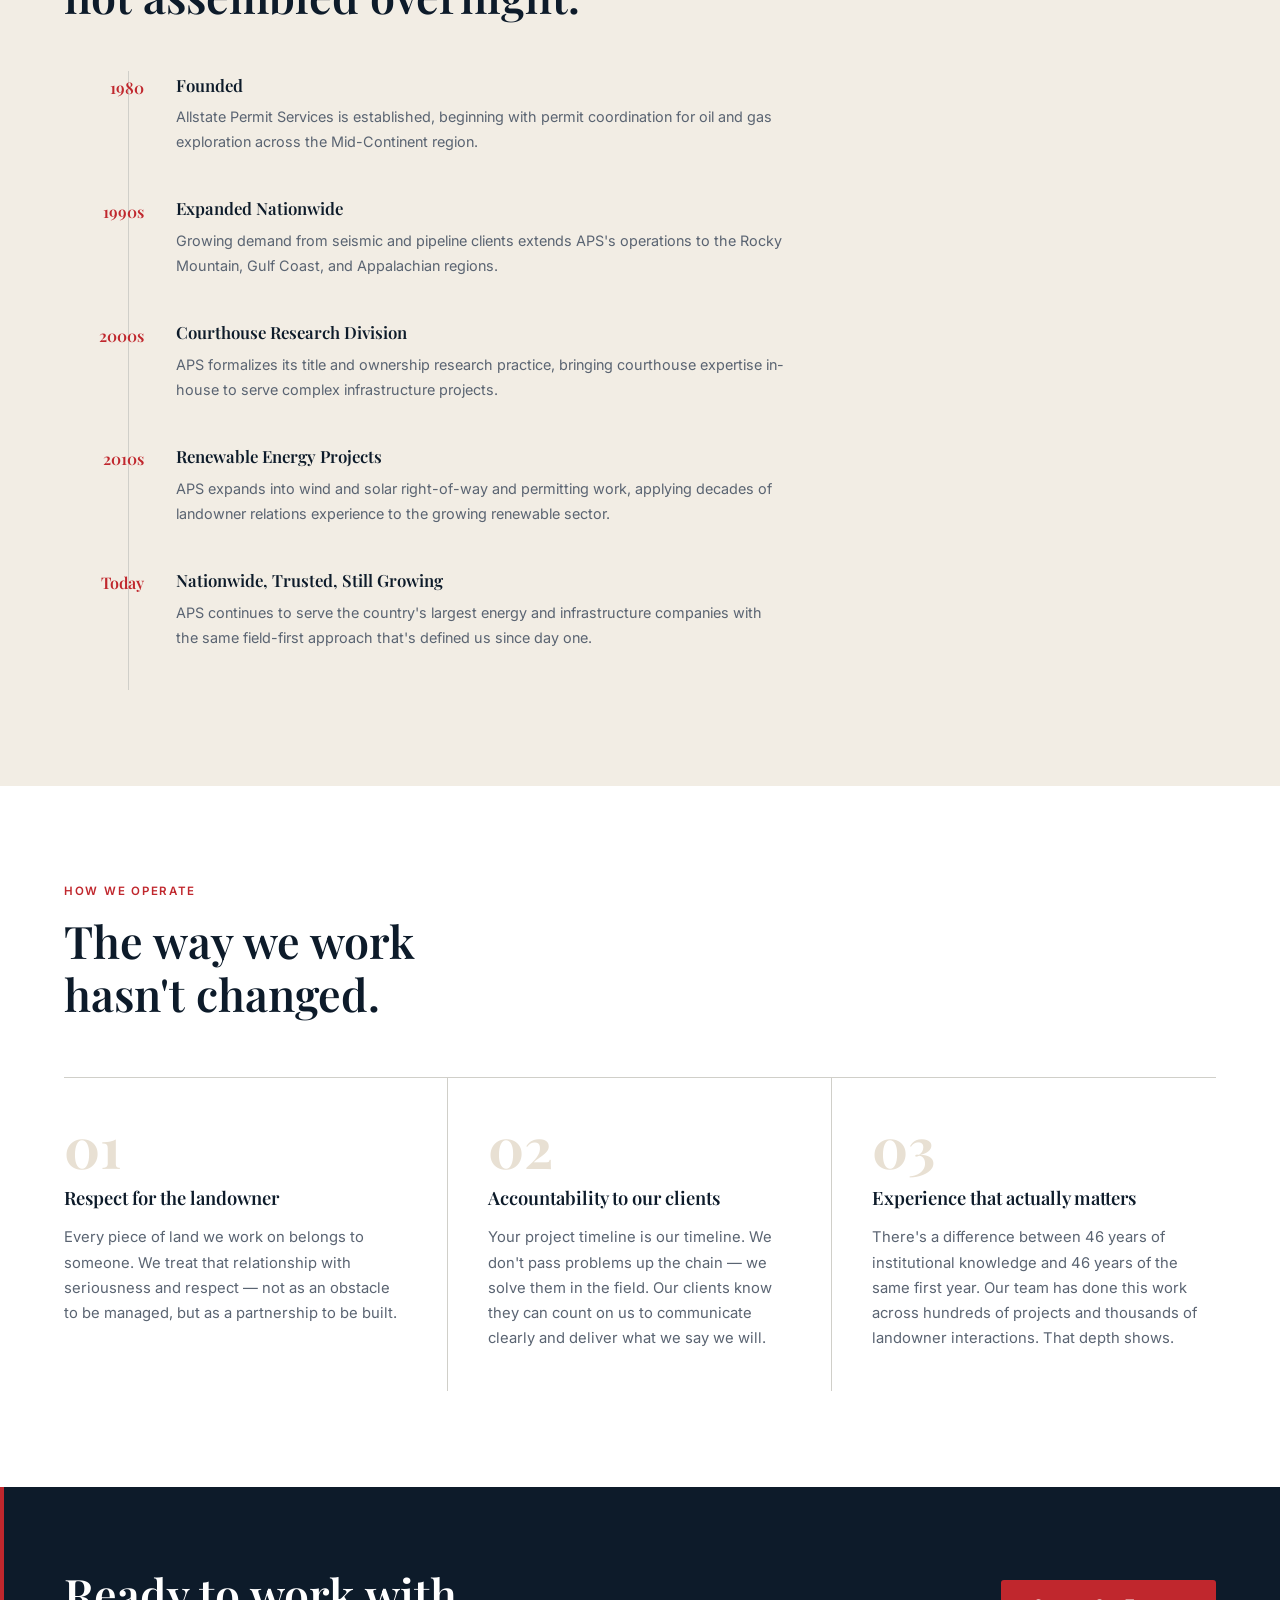
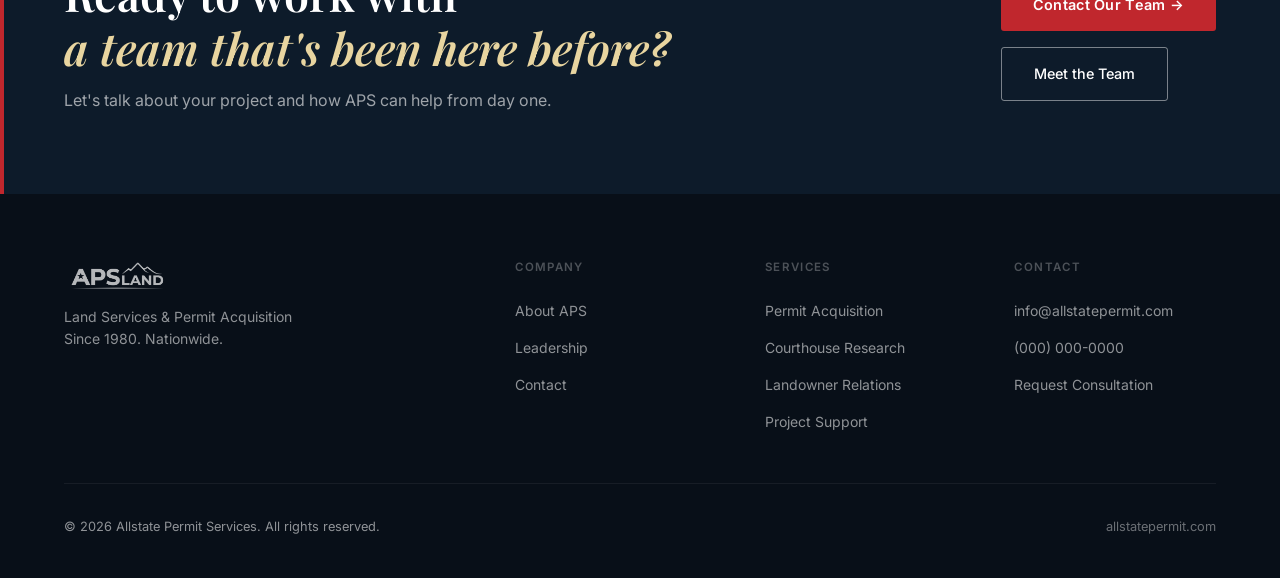
==== commit 069f5b82: "Add files via upload" ====
--- a/about.html
+++ b/about.html
@@ -1,199 +1,256 @@
 <!DOCTYPE html>
 <html lang="en">
 <head>
-<meta charset="UTF-8" />
-<meta name="viewport" content="width=device-width, initial-scale=1.0" />
-<title>About APS — Allstate Permit Services</title>
-<link rel="stylesheet" href="style.css" />
-<link rel="preconnect" href="https://fonts.googleapis.com" />
-<link rel="preconnect" href="https://fonts.gstatic.com" crossorigin />
-<link href="https://fonts.googleapis.com/css2?family=Inter:wght@300;400;500;600;700&family=Playfair+Display:ital,wght@0,400;0,500;0,600;1,400;1,500&display=swap" rel="stylesheet" />
+  <meta charset="UTF-8" />
+  <meta name="viewport" content="width=device-width, initial-scale=1.0" />
+  <title>About — Allstate Permit Services</title>
+  <meta name="description" content="Allstate Permit Services has been the trusted land services partner for energy and infrastructure companies since 1980." />
+  <link rel="stylesheet" href="style.css" />
 </head>
 <body>
 
-<!-- ═══════════════════════════════════════
-  NAV
-════════════════════════════════════════ -->
-<header class="nav-wrap" id="site-nav">
-  <nav class="nav-inner">
-    <a href="index.html" class="nav-logo" aria-label="APS Home">
-      <img src="logo.png" alt="Allstate Permit Services" class="logo-img" />
+  <!-- NAV -->
+  <nav class="site-nav scrolled" aria-label="Main navigation">
+    <a href="index.html" class="nav-logo" aria-label="APS Land home">
+      <img src="logo.png" alt="Allstate Permit Services" />
     </a>
-    <ul class="nav-links" id="nav-links">
-      <li><a href="about.html" class="nav-active">About</a></li>
+    <ul class="nav-links">
+      <li><a href="about.html">About</a></li>
       <li><a href="services.html">Services</a></li>
-      <li><a href="contact.html">Contact</a></li>
-      <li class="nav-cta-item">
-        <a href="contact.html" class="btn-nav-cta">Request Consultation</a>
-      </li>
+      <li><a href="leadership.html">Leadership</a></li>
+      <li><a href="contact.html" class="nav-cta">Request Consultation →</a></li>
     </ul>
-    <button class="nav-toggle" id="nav-toggle" aria-label="Open menu" aria-expanded="false">
+    <button class="nav-toggle" aria-label="Toggle menu" aria-expanded="false">
       <span></span><span></span><span></span>
     </button>
   </nav>
-</header>
-
-<!-- ═══════════════════════════════════════
-  PAGE HEADER
-════════════════════════════════════════ -->
-<section class="page-header">
-  <div class="container-narrow">
-    <div class="section-label">About APS</div>
-    <h1 class="page-title">Four decades of showing up<br><em>and following through.</em></h1>
+
+  <div class="nav-mobile">
+    <ul>
+      <li><a href="about.html">About</a></li>
+      <li><a href="services.html">Services</a></li>
+      <li><a href="leadership.html">Leadership</a></li>
+    </ul>
+    <a href="contact.html" class="nav-cta-mobile">Request Consultation →</a>
   </div>
-</section>
-
-<!-- ═══════════════════════════════════════
-  COMPANY STORY
-════════════════════════════════════════ -->
-<section class="about-story">
-  <div class="container-narrow">
-
-    <div class="story-block">
-      <h2 class="story-heading">How we started</h2>
-      <div class="story-text">
+
+  <!-- PAGE HERO -->
+  <section class="page-hero">
+    <div class="container">
+      <span class="eyebrow">Our Story</span>
+      <h1 class="display-xl">Four decades of<br />doing it right.</h1>
+      <p>
+        APS was built on the premise that this industry runs on relationships —
+        with agencies, with landowners, with the communities where our clients work.
+        That's been true since 1980, and it's still true today.
+      </p>
+    </div>
+  </section>
+
+  <!-- ABOUT INTRO -->
+  <section class="section">
+    <div class="about-intro">
+      <div class="fade-up">
+        <span class="eyebrow">Who We Are</span>
+        <span class="rule-accent" aria-hidden="true"></span>
+        <h2 class="display-md">Not a staffing firm. Not a law firm. Just the best people on the ground.</h2>
+      </div>
+      <div class="fade-up fade-up-delay-1">
+        <p class="body-lg">
+          Allstate Permit Services started in 1980 with a simple idea: energy and
+          infrastructure projects need experienced, trustworthy people to handle
+          the land and permitting side of the work.
+        </p>
+        <p class="body-md" style="margin-top: 1.25rem;">
+          Over the past 46 years, we've grown into a nationwide firm with deep regional
+          expertise, a team of seasoned professionals, and a reputation built on one
+          thing: showing up and getting it done. Our clients come back to us because
+          they know what they're getting — experience, accountability, and people who
+          treat landowners the way they'd want to be treated themselves.
+        </p>
+        <p class="body-md" style="margin-top: 1.25rem;">
+          We're not the biggest firm in the space. We're the most reliable one.
+          And for most of our clients, that's the only thing that matters.
+        </p>
+      </div>
+    </div>
+  </section>
+
+  <!-- STATS BAND -->
+  <div class="stats-bar" aria-label="Company statistics">
+    <div class="container">
+      <div class="stat-item">
+        <span class="stat-number" data-count="46" data-suffix="+">46<sup>+</sup></span>
+        <span class="stat-label">Years in Business</span>
+      </div>
+      <div class="stat-item">
+        <span class="stat-number" data-count="15000" data-suffix="+">15,000<sup>+</sup></span>
+        <span class="stat-label">Permits Secured</span>
+      </div>
+      <div class="stat-item">
+        <span class="stat-number" data-count="48">48</span>
+        <span class="stat-label">States Served</span>
+      </div>
+      <div class="stat-item">
+        <span class="stat-number" data-count="1000" data-suffix="+">1,000<sup>+</sup></span>
+        <span class="stat-label">Projects Completed</span>
+      </div>
+    </div>
+  </div>
+
+  <!-- TIMELINE -->
+  <section class="timeline" aria-labelledby="timeline-heading">
+    <div class="container">
+      <div class="fade-up">
+        <span class="eyebrow">Our History</span>
+        <h2 class="display-lg" id="timeline-heading">Built over decades,<br />not assembled overnight.</h2>
+      </div>
+      <ul class="timeline-list" aria-label="Company timeline">
+        <li class="timeline-item fade-up">
+          <div class="timeline-year">1980</div>
+          <div class="timeline-body">
+            <h4>Founded</h4>
+            <p>Allstate Permit Services is established, beginning with permit
+            coordination for oil and gas exploration across the Mid-Continent region.</p>
+          </div>
+        </li>
+        <li class="timeline-item fade-up fade-up-delay-1">
+          <div class="timeline-year">1990s</div>
+          <div class="timeline-body">
+            <h4>Expanded Nationwide</h4>
+            <p>Growing demand from seismic and pipeline clients extends APS's
+            operations to the Rocky Mountain, Gulf Coast, and Appalachian regions.</p>
+          </div>
+        </li>
+        <li class="timeline-item fade-up fade-up-delay-2">
+          <div class="timeline-year">2000s</div>
+          <div class="timeline-body">
+            <h4>Courthouse Research Division</h4>
+            <p>APS formalizes its title and ownership research practice, bringing
+            courthouse expertise in-house to serve complex infrastructure projects.</p>
+          </div>
+        </li>
+        <li class="timeline-item fade-up">
+          <div class="timeline-year">2010s</div>
+          <div class="timeline-body">
+            <h4>Renewable Energy Projects</h4>
+            <p>APS expands into wind and solar right-of-way and permitting work,
+            applying decades of landowner relations experience to the growing
+            renewable sector.</p>
+          </div>
+        </li>
+        <li class="timeline-item fade-up fade-up-delay-1">
+          <div class="timeline-year">Today</div>
+          <div class="timeline-body">
+            <h4>Nationwide, Trusted, Still Growing</h4>
+            <p>APS continues to serve the country's largest energy and infrastructure
+            companies with the same field-first approach that's defined us since day one.</p>
+          </div>
+        </li>
+      </ul>
+    </div>
+  </section>
+
+  <!-- VALUES -->
+  <section class="why-section">
+    <div class="container">
+      <div class="fade-up">
+        <span class="eyebrow">How We Operate</span>
+        <h2 class="display-lg" id="values-heading">The way we work<br />hasn't changed.</h2>
+      </div>
+      <div class="why-grid">
+        <div class="why-item fade-up">
+          <div class="why-number" aria-hidden="true">01</div>
+          <h3>Respect for the landowner</h3>
+          <p>
+            Every piece of land we work on belongs to someone. We treat that relationship
+            with seriousness and respect — not as an obstacle to be managed, but as a
+            partnership to be built.
+          </p>
+        </div>
+        <div class="why-item fade-up fade-up-delay-1">
+          <div class="why-number" aria-hidden="true">02</div>
+          <h3>Accountability to our clients</h3>
+          <p>
+            Your project timeline is our timeline. We don't pass problems up the chain —
+            we solve them in the field. Our clients know they can count on us to
+            communicate clearly and deliver what we say we will.
+          </p>
+        </div>
+        <div class="why-item fade-up fade-up-delay-2">
+          <div class="why-number" aria-hidden="true">03</div>
+          <h3>Experience that actually matters</h3>
+          <p>
+            There's a difference between 46 years of institutional knowledge and
+            46 years of the same first year. Our team has done this work across
+            hundreds of projects and thousands of landowner interactions. That depth shows.
+          </p>
+        </div>
+      </div>
+    </div>
+  </section>
+
+  <!-- CTA -->
+  <section class="cta-band" aria-labelledby="about-cta-heading">
+    <div class="container">
+      <div class="fade-up">
+        <h2 class="display-lg" id="about-cta-heading">
+          Ready to work with<br />
+          <em>a team that's been here before?</em>
+        </h2>
         <p>
-          Allstate Permit Services was founded in 1980 at a time when the energy industry was expanding rapidly across the United States and the work of securing landowner access — the critical step that makes any survey or pipeline possible — was still largely improvised. There was no standard playbook. Projects stalled because agents didn't have the right legal background, or because landowners weren't given straight answers, or because nobody stayed on-site long enough to make sure the work matched the agreement.
-        </p>
-        <p>
-          APS was built to solve that specific problem. Not just to acquire permits, but to manage the relationship between energy companies and the landowners whose property they depend on — doing it carefully, doing it right, and doing it in a way that held up once the crews arrived.
-        </p>
-        <p>
-          The work is quieter than the projects it enables. You won't see the APS name on a pipeline or a seismic report. But the access agreements, the title research, the signed permits, and the field oversight that allow those projects to run smoothly — that's what we've been doing since 1980.
-        </p>
-      </div>
-    </div>
-
-    <div class="story-divider" aria-hidden="true"></div>
-
-    <div class="story-block">
-      <h2 class="story-heading">How we work</h2>
-      <div class="story-text">
-        <p>
-          APS is a mid-sized firm. That's intentional. We're large enough to staff multi-state projects and handle the full scope of what a major seismic or infrastructure client needs — and small enough that the people managing your project are the same people you talk to when something comes up.
-        </p>
-        <p>
-          Our field agents are experienced contractors we've worked with for years. We don't throw unfamiliar faces at sensitive landowner situations. The agents who knock on doors have done it before, in similar regions, for similar project types. They know how to explain a vibroseis survey to a fourth-generation rancher who has every reason to say no.
-        </p>
-        <p>
-          We also stay present during fieldwork — something a lot of permit acquisition firms don't do. If a crew deviates from the agreed access route, or leaves a gate open, or creates damage they weren't authorized to create, we hear about it before the landowner calls your office. That's the part of our work that doesn't show up in a service list but matters most to our clients.
-        </p>
-      </div>
-    </div>
-
-    <div class="story-divider" aria-hidden="true"></div>
-
-    <div class="story-block">
-      <h2 class="story-heading">What we stand for</h2>
-      <div class="story-text">
-        <p>
-          Landowners aren't obstacles. They're people who have a legal right to understand what's happening on their land, and a legitimate interest in being treated with respect. We've always operated on that principle, and it's why the same clients keep calling us back.
-        </p>
-        <p>
-          Honesty is the foundation of every agreement we negotiate. When a landowner asks what the crew is going to do, what they're going to leave behind, and what happens if something goes wrong — they deserve a real answer. We give one.
-        </p>
-      </div>
-    </div>
-
-  </div>
-</section>
-
-<!-- ═══════════════════════════════════════
-  LEADERSHIP
-════════════════════════════════════════ -->
-<section class="leadership-section" aria-labelledby="leadership-heading">
-  <div class="container-narrow">
-    <div class="section-label">Leadership</div>
-    <h2 class="leadership-title" id="leadership-heading">The people behind the work.</h2>
-
-    <div class="leadership-grid">
-
-      <div class="leader-card">
-        <div class="leader-photo-slot" aria-label="Photo placeholder">
-          <div class="leader-photo-inner">
-            <svg viewBox="0 0 64 64" fill="none" xmlns="http://www.w3.org/2000/svg" aria-hidden="true">
-              <circle cx="32" cy="24" r="12" stroke="currentColor" stroke-width="1.5"/>
-              <path d="M8 56c0-13.255 10.745-24 24-24s24 10.745 24 24" stroke="currentColor" stroke-width="1.5" stroke-linecap="round"/>
-            </svg>
-          </div>
-          <p class="photo-note">Photo coming</p>
-        </div>
-        <div class="leader-info">
-          <h3 class="leader-name">[ Name ]</h3>
-          <p class="leader-title">[ Title / Managing Partner ]</p>
-          <div class="leader-bio">
-            <p>
-              <!-- PLACEHOLDER — replace with real bio when available -->
-              [Name] has been with Allstate Permit Services since [year], overseeing [area of focus]. With [X] years of experience in [industry context], [he/she] brings [key expertise] to every project APS takes on.
-            </p>
-            <p>
-              [One additional sentence about background, region of expertise, or what distinguishes their approach.]
-            </p>
-          </div>
-        </div>
-      </div>
-
-      <div class="leader-card">
-        <div class="leader-photo-slot" aria-label="Photo placeholder">
-          <div class="leader-photo-inner">
-            <svg viewBox="0 0 64 64" fill="none" xmlns="http://www.w3.org/2000/svg" aria-hidden="true">
-              <circle cx="32" cy="24" r="12" stroke="currentColor" stroke-width="1.5"/>
-              <path d="M8 56c0-13.255 10.745-24 24-24s24 10.745 24 24" stroke="currentColor" stroke-width="1.5" stroke-linecap="round"/>
-            </svg>
-          </div>
-          <p class="photo-note">Photo coming</p>
-        </div>
-        <div class="leader-info">
-          <h3 class="leader-name">[ Name ]</h3>
-          <p class="leader-title">[ Title / Managing Partner ]</p>
-          <div class="leader-bio">
-            <p>
-              <!-- PLACEHOLDER — replace with real bio when available -->
-              [Name] joined APS in [year] and leads [area of responsibility]. [His/Her] background in [relevant field] has shaped how APS approaches [key aspect of the work — e.g., landowner negotiations, project logistics, field oversight].
-            </p>
-            <p>
-              [One additional sentence about their particular approach or regional expertise.]
-            </p>
-          </div>
-        </div>
-      </div>
-
-    </div>
-  </div>
-</section>
-
-<!-- ═══════════════════════════════════════
-  CTA BAND
-════════════════════════════════════════ -->
-<section class="cta-band" aria-label="Contact APS">
-  <div class="container-narrow">
-    <h2 class="cta-headline">Have a project to discuss?</h2>
-    <p class="cta-sub">We're straightforward to reach and quick to respond.</p>
-    <div class="cta-actions">
-      <a href="contact.html" class="btn-primary">Get in Touch</a>
-      <a href="services.html" class="btn-ghost">View Services</a>
-    </div>
-  </div>
-</section>
-
-<!-- ═══════════════════════════════════════
-  FOOTER
-════════════════════════════════════════ -->
-<footer class="site-footer">
-  <div class="footer-inner">
-    <div class="footer-brand">
-      <img src="logo.png" alt="Allstate Permit Services" class="footer-logo" />
-      <p class="footer-tagline">Land Services &amp; Permit Acquisition<br>Since 1980</p>
-    </div>
-    <nav class="footer-nav" aria-label="Footer navigation">
-      <a href="about.html">About</a>
-      <a href="services.html">Services</a>
-      <a href="contact.html">Contact</a>
-    </nav>
-    <p class="footer-legal">© Allstate Permit Services. All rights reserved.</p>
-  </div>
-</footer>
-
-<script src="main.js"></script>
+          Let's talk about your project and how APS can help from day one.
+        </p>
+      </div>
+      <div class="cta-actions fade-up fade-up-delay-1">
+        <a href="contact.html" class="btn-primary">Contact Our Team →</a>
+        <a href="leadership.html" class="btn-outline-white">Meet the Team</a>
+      </div>
+    </div>
+  </section>
+
+  <!-- FOOTER -->
+  <footer class="site-footer" aria-label="Site footer">
+    <div class="container">
+      <div class="footer-grid">
+        <div class="footer-brand">
+          <img src="logo.png" alt="Allstate Permit Services" />
+          <p>Land Services &amp; Permit Acquisition<br />Since 1980. Nationwide.</p>
+        </div>
+        <div class="footer-col">
+          <h4>Company</h4>
+          <ul>
+            <li><a href="about.html">About APS</a></li>
+            <li><a href="leadership.html">Leadership</a></li>
+            <li><a href="contact.html">Contact</a></li>
+          </ul>
+        </div>
+        <div class="footer-col">
+          <h4>Services</h4>
+          <ul>
+            <li><a href="services.html#permits">Permit Acquisition</a></li>
+            <li><a href="services.html#research">Courthouse Research</a></li>
+            <li><a href="services.html#landowner">Landowner Relations</a></li>
+            <li><a href="services.html#support">Project Support</a></li>
+          </ul>
+        </div>
+        <div class="footer-col">
+          <h4>Contact</h4>
+          <ul>
+            <li><a href="mailto:info@allstatepermit.com">info@allstatepermit.com</a></li>
+            <li><a href="tel:+1-000-000-0000">(000) 000-0000</a></li>
+            <li><a href="contact.html">Request Consultation</a></li>
+          </ul>
+        </div>
+      </div>
+      <div class="footer-bottom">
+        <span>&copy; <span id="footer-year"></span> Allstate Permit Services. All rights reserved.</span>
+        <a href="allstatepermit.com">allstatepermit.com</a>
+      </div>
+    </div>
+  </footer>
+
+  <script src="main.js"></script>
+  <script>document.getElementById('footer-year').textContent = new Date().getFullYear();</script>
 </body>
 </html>
--- a/style.css
+++ b/style.css
@@ -1,1211 +1,948 @@
-/* ═══════════════════════════════════════════════════════════════
-   APS LAND — UNIFIED STYLESHEET
-   Palette: Navy #1B2A3B | Tan accent #C4A882 | Off-white #F5F3EE
-   Type: Playfair Display (display) / Inter (body)
-════════════════════════════════════════════════════════════════ */
-
-/* ─── RESET & BASE ─── */
+/* ============================================================
+   APS LAND — DESIGN SYSTEM
+   Palette: Navy / White / Red / Sand
+   Type: Playfair Display (display) + Inter (body/UI)
+   ============================================================ */
+
+@import url('https://fonts.googleapis.com/css2?family=Playfair+Display:ital,wght@0,400;0,600;0,700;1,400;1,600&family=Inter:wght@300;400;500;600&display=swap');
+
+/* ── Reset & Base ── */
 *, *::before, *::after { box-sizing: border-box; margin: 0; padding: 0; }
 
 :root {
-  --navy:      #1B2A3B;
-  --navy-mid:  #243548;
-  --navy-dark: #111D28;
-  --tan:       #C4A882;
-  --tan-light: #DDD0BB;
-  --cream:     #F5F3EE;
-  --white:     #FFFFFF;
-  --text:      #2C2C2C;
-  --text-mid:  #4A4A4A;
-  --text-muted:#767676;
-  --border:    #E0DDD7;
-
+  --navy:       #0D1B2A;
+  --navy-mid:   #1A2E44;
+  --navy-light: #243D56;
+  --red:        #C0272D;
+  --red-dark:   #8B1A1E;
+  --white:      #FFFFFF;
+  --sand:       #F2EDE4;
+  --sand-dark:  #E8E0D3;
+  --gray-text:  #5A6472;
+  --gray-border:#D0CFC9;
   --font-display: 'Playfair Display', Georgia, serif;
   --font-body:    'Inter', system-ui, sans-serif;
-
-  --max-w:        1160px;
-  --max-w-narrow: 740px;
-  --gutter:       clamp(1.25rem, 5vw, 2.5rem);
-
-  --radius:  4px;
-  --radius-lg: 8px;
-
-  --transition: 0.2s ease;
+  --max-w:        1280px;
+  --section-pad:  6rem 2rem;
+  --transition:   0.25s ease;
 }
 
 html { scroll-behavior: smooth; }
 
 body {
   font-family: var(--font-body);
-  font-size: 1rem;
+  font-size: 16px;
   line-height: 1.7;
-  color: var(--text);
+  color: var(--navy);
   background: var(--white);
   -webkit-font-smoothing: antialiased;
 }
 
-img { display: block; max-width: 100%; }
+img { display: block; max-width: 100%; height: auto; }
 a { color: inherit; text-decoration: none; }
 
-/* ─── LAYOUT HELPERS ─── */
+/* ── Typography ── */
+.display-xl {
+  font-family: var(--font-display);
+  font-size: clamp(2.4rem, 5vw, 4.2rem);
+  font-weight: 700;
+  line-height: 1.12;
+  letter-spacing: -0.02em;
+}
+.display-lg {
+  font-family: var(--font-display);
+  font-size: clamp(2rem, 3.5vw, 3rem);
+  font-weight: 600;
+  line-height: 1.2;
+}
+.display-md {
+  font-family: var(--font-display);
+  font-size: clamp(1.5rem, 2.5vw, 2.1rem);
+  font-weight: 600;
+  line-height: 1.25;
+}
+.eyebrow {
+  font-family: var(--font-body);
+  font-size: 0.72rem;
+  font-weight: 600;
+  letter-spacing: 0.15em;
+  text-transform: uppercase;
+  color: var(--red);
+  display: block;
+  margin-bottom: 0.75rem;
+}
+.body-lg { font-size: 1.125rem; line-height: 1.75; color: var(--gray-text); }
+.body-md { font-size: 1rem; line-height: 1.7; color: var(--gray-text); }
+
+/* ── Layout ── */
 .container {
   max-width: var(--max-w);
   margin: 0 auto;
-  padding: 0 var(--gutter);
-}
-
-.container-narrow {
-  max-width: var(--max-w-narrow);
-  margin: 0 auto;
-  padding: 0 var(--gutter);
-}
-
-.section-label {
-  font-family: var(--font-body);
-  font-size: 0.7rem;
-  font-weight: 600;
-  letter-spacing: 0.15em;
-  text-transform: uppercase;
-  color: var(--tan);
-  margin-bottom: 1rem;
-}
-
-/* ═══════════════════════════════════════════════════════════════
+  padding: 0 2rem;
+}
+.section { padding: var(--section-pad); }
+.section--sand { background: var(--sand); }
+.section--navy { background: var(--navy); color: var(--white); }
+
+/* ── Red rule accent ── */
+.rule-accent {
+  display: block;
+  width: 3rem;
+  height: 3px;
+  background: var(--red);
+  margin-bottom: 1.75rem;
+}
+
+/* ============================================================
    NAVIGATION
-════════════════════════════════════════════════════════════════ */
-.nav-wrap {
+   ============================================================ */
+.site-nav {
   position: fixed;
-  top: 0; left: 0; right: 0;
+  top: 0;
+  left: 0;
+  right: 0;
   z-index: 100;
-  background: rgba(27, 42, 59, 0.97);
+  display: flex;
+  align-items: center;
+  justify-content: space-between;
+  padding: 0 2rem;
+  height: 72px;
+  transition: background var(--transition), box-shadow var(--transition);
+}
+.site-nav.scrolled {
+  background: rgba(13, 27, 42, 0.97);
   backdrop-filter: blur(8px);
-  border-bottom: 1px solid rgba(196, 168, 130, 0.15);
-}
-
-.nav-inner {
-  max-width: var(--max-w);
-  margin: 0 auto;
-  padding: 0 var(--gutter);
-  height: 68px;
-  display: flex;
-  align-items: center;
-  justify-content: space-between;
-  gap: 2rem;
-}
-
-.logo-img { height: 36px; width: auto; }
-
+  box-shadow: 0 1px 0 rgba(255,255,255,0.06);
+}
+.site-nav.nav-light { background: transparent; }
+
+.nav-logo img {
+  height: 36px;
+  width: auto;
+}
 .nav-links {
   display: flex;
   align-items: center;
-  gap: 2rem;
+  gap: 2.25rem;
   list-style: none;
 }
-
 .nav-links a {
   font-size: 0.875rem;
   font-weight: 500;
-  color: rgba(255,255,255,0.75);
+  color: rgba(255,255,255,0.82);
+  letter-spacing: 0.02em;
   transition: color var(--transition);
 }
-
-.nav-links a:hover,
-.nav-links a.nav-active {
-  color: var(--white);
-}
-
-.btn-nav-cta {
-  font-size: 0.8rem;
-  font-weight: 600;
-  letter-spacing: 0.04em;
-  padding: 0.5rem 1.1rem;
-  border: 1px solid rgba(196, 168, 130, 0.5);
-  border-radius: var(--radius);
-  color: var(--tan) !important;
-  transition: background var(--transition), color var(--transition), border-color var(--transition);
-}
-
-.btn-nav-cta:hover {
-  background: var(--tan);
-  color: var(--navy) !important;
-  border-color: var(--tan);
-}
+.nav-links a:hover { color: var(--white); }
+.nav-cta {
+  display: inline-flex;
+  align-items: center;
+  gap: 0.4rem;
+  padding: 0.55rem 1.3rem;
+  background: var(--red);
+  color: var(--white) !important;
+  font-size: 0.85rem !important;
+  font-weight: 600 !important;
+  border-radius: 3px;
+  transition: background var(--transition) !important;
+}
+.nav-cta:hover { background: var(--red-dark) !important; }
 
 .nav-toggle {
   display: none;
   flex-direction: column;
   gap: 5px;
+  cursor: pointer;
   background: none;
   border: none;
-  cursor: pointer;
   padding: 4px;
 }
-
 .nav-toggle span {
   display: block;
-  width: 22px;
+  width: 24px;
   height: 2px;
   background: var(--white);
   border-radius: 2px;
-  transition: transform var(--transition), opacity var(--transition);
-}
-
-/* ═══════════════════════════════════════════════════════════════
+  transition: var(--transition);
+}
+
+/* Mobile nav */
+.nav-mobile {
+  display: none;
+  position: fixed;
+  top: 72px;
+  left: 0;
+  right: 0;
+  background: var(--navy);
+  z-index: 99;
+  padding: 1.5rem 2rem 2rem;
+  border-top: 1px solid rgba(255,255,255,0.08);
+}
+.nav-mobile.open { display: block; }
+.nav-mobile ul { list-style: none; display: flex; flex-direction: column; gap: 0; }
+.nav-mobile ul li a {
+  display: block;
+  padding: 0.9rem 0;
+  border-bottom: 1px solid rgba(255,255,255,0.07);
+  font-size: 1rem;
+  font-weight: 500;
+  color: rgba(255,255,255,0.85);
+}
+.nav-mobile .nav-cta-mobile {
+  display: inline-block;
+  margin-top: 1.5rem;
+  padding: 0.75rem 1.75rem;
+  background: var(--red);
+  color: var(--white);
+  border-radius: 3px;
+  font-weight: 600;
+}
+
+/* ============================================================
    HERO
-════════════════════════════════════════════════════════════════ */
+   ============================================================ */
 .hero {
   position: relative;
-  height: 100svh;
-  min-height: 560px;
-  max-height: 860px;
+  height: 100vh;
+  min-height: 640px;
+  display: flex;
+  align-items: flex-end;
   overflow: hidden;
-  background: var(--navy-dark);
-}
-
-.hero-video {
+}
+.hero-media {
   position: absolute;
   inset: 0;
+  z-index: 0;
+}
+.hero-video {
   width: 100%;
   height: 100%;
   object-fit: cover;
-  opacity: 0.45;
-}
-
-.hero-top-fade,
-.hero-bottom-fade {
-  position: absolute;
-  left: 0; right: 0;
-  z-index: 2;
-  pointer-events: none;
-}
-
-.hero-top-fade {
-  top: 0;
-  height: 140px;
-  background: linear-gradient(to bottom, rgba(27,42,59,0.7), transparent);
-}
-
-.hero-bottom-fade {
-  bottom: 0;
-  height: 200px;
-  background: linear-gradient(to top, rgba(27,42,59,0.9), transparent);
-}
-
-.hero-content {
+  object-position: center;
+}
+.hero-poster {
+  width: 100%;
+  height: 100%;
+  object-fit: cover;
+  object-position: center;
   position: absolute;
   inset: 0;
-  z-index: 3;
+}
+.hero-overlay {
+  position: absolute;
+  inset: 0;
+  background: linear-gradient(
+    to top,
+    rgba(13,27,42,0.92) 0%,
+    rgba(13,27,42,0.5) 50%,
+    rgba(13,27,42,0.15) 100%
+  );
+  z-index: 1;
+}
+.hero-content {
+  position: relative;
+  z-index: 2;
+  width: 100%;
+  padding: 0 2rem 5rem;
+  max-width: var(--max-w);
+  margin: 0 auto;
+}
+.hero-content .eyebrow { color: rgba(255,255,255,0.6); }
+.hero-content .display-xl { color: var(--white); max-width: 780px; }
+.hero-content .display-xl em {
+  font-style: italic;
+  color: #e8d5a0;
+}
+.hero-sub {
+  color: rgba(255,255,255,0.72);
+  font-size: 1.1rem;
+  max-width: 560px;
+  margin-top: 1.25rem;
+  line-height: 1.65;
+}
+.hero-actions {
+  display: flex;
+  align-items: center;
+  gap: 1.25rem;
+  margin-top: 2.25rem;
+  flex-wrap: wrap;
+}
+
+/* ── Buttons ── */
+.btn-primary {
+  display: inline-flex;
+  align-items: center;
+  gap: 0.5rem;
+  padding: 0.85rem 2rem;
+  background: var(--red);
+  color: var(--white);
+  font-size: 0.9rem;
+  font-weight: 600;
+  border-radius: 3px;
+  letter-spacing: 0.02em;
+  transition: background var(--transition), transform var(--transition);
+}
+.btn-primary:hover { background: var(--red-dark); transform: translateY(-1px); }
+
+.btn-outline-white {
+  display: inline-flex;
+  align-items: center;
+  gap: 0.5rem;
+  padding: 0.85rem 2rem;
+  border: 1.5px solid rgba(255,255,255,0.45);
+  color: var(--white);
+  font-size: 0.9rem;
+  font-weight: 500;
+  border-radius: 3px;
+  transition: border-color var(--transition), background var(--transition);
+}
+.btn-outline-white:hover {
+  border-color: var(--white);
+  background: rgba(255,255,255,0.08);
+}
+
+.btn-outline-navy {
+  display: inline-flex;
+  align-items: center;
+  gap: 0.5rem;
+  padding: 0.85rem 2rem;
+  border: 1.5px solid var(--navy);
+  color: var(--navy);
+  font-size: 0.9rem;
+  font-weight: 500;
+  border-radius: 3px;
+  transition: background var(--transition), color var(--transition);
+}
+.btn-outline-navy:hover { background: var(--navy); color: var(--white); }
+
+/* ── Stats bar ── */
+.stats-bar {
+  background: var(--navy-mid);
+  padding: 0;
+}
+.stats-bar .container {
+  display: grid;
+  grid-template-columns: repeat(4, 1fr);
+}
+.stat-item {
+  padding: 2rem 2rem;
+  border-right: 1px solid rgba(255,255,255,0.08);
   display: flex;
   flex-direction: column;
-  justify-content: flex-end;
-  padding: clamp(3rem, 8vw, 5rem) var(--gutter);
-  max-width: calc(var(--max-w) + var(--gutter) * 2);
+  gap: 0.2rem;
+}
+.stat-item:last-child { border-right: none; }
+.stat-number {
+  font-family: var(--font-display);
+  font-size: clamp(1.75rem, 3vw, 2.5rem);
+  font-weight: 700;
+  color: var(--white);
+  line-height: 1;
+}
+.stat-number sup {
+  font-size: 0.55em;
+  vertical-align: top;
+  margin-top: 0.2em;
+}
+.stat-label {
+  font-size: 0.8rem;
+  font-weight: 400;
+  color: rgba(255,255,255,0.5);
+  letter-spacing: 0.04em;
+  text-transform: uppercase;
+}
+
+/* ============================================================
+   SERVICES SECTION
+   ============================================================ */
+.services-intro {
+  display: grid;
+  grid-template-columns: 1fr 1fr;
+  gap: 4rem;
+  align-items: start;
+  margin-bottom: 4rem;
+}
+.services-grid {
+  display: grid;
+  grid-template-columns: repeat(2, 1fr);
+  gap: 2px;
+  background: var(--gray-border);
+  border: 2px solid var(--gray-border);
+}
+.service-card {
+  background: var(--white);
+  padding: 2.5rem;
+  position: relative;
+  transition: background var(--transition);
+}
+.service-card:hover { background: var(--sand); }
+.service-card-icon {
+  width: 40px;
+  height: 40px;
+  margin-bottom: 1.25rem;
+  color: var(--navy-light);
+}
+.service-card h3 {
+  font-family: var(--font-display);
+  font-size: 1.25rem;
+  font-weight: 600;
+  margin-bottom: 0.75rem;
+  color: var(--navy);
+}
+.service-card p { font-size: 0.925rem; color: var(--gray-text); line-height: 1.7; margin-bottom: 1.25rem; }
+.service-link {
+  font-size: 0.8rem;
+  font-weight: 600;
+  letter-spacing: 0.08em;
+  text-transform: uppercase;
+  color: var(--red);
+  display: inline-flex;
+  align-items: center;
+  gap: 0.4rem;
+  transition: gap var(--transition);
+}
+.service-link:hover { gap: 0.7rem; }
+
+/* ============================================================
+   MAP SECTION
+   ============================================================ */
+.map-section {
+  position: relative;
+  background: var(--navy);
+  padding: 5rem 0 0;
+  overflow: hidden;
+}
+.map-section-header {
+  padding: 0 2rem 3rem;
+  max-width: var(--max-w);
   margin: 0 auto;
-  left: 0; right: 0;
-}
-
-.hero-eyebrow {
-  font-size: 0.7rem;
-  font-weight: 600;
-  letter-spacing: 0.15em;
-  text-transform: uppercase;
-  color: var(--tan);
-  margin-bottom: 1rem;
-}
-
-.hero-headline {
-  font-family: var(--font-display);
-  font-size: clamp(2.4rem, 6vw, 4.5rem);
-  font-weight: 500;
-  line-height: 1.1;
-  color: var(--white);
-  margin-bottom: 2rem;
-  max-width: 600px;
-}
-
-.hero-headline em {
-  font-style: italic;
-  color: var(--tan-light);
-}
-
-.btn-hero {
-  display: inline-block;
-  font-size: 0.875rem;
-  font-weight: 600;
-  letter-spacing: 0.05em;
-  padding: 0.8rem 1.75rem;
-  background: var(--tan);
-  color: var(--navy-dark);
-  border-radius: var(--radius);
-  width: fit-content;
-  transition: background var(--transition), transform var(--transition);
-}
-
-.btn-hero:hover {
-  background: var(--tan-light);
-  transform: translateY(-1px);
-}
-
-/* ═══════════════════════════════════════════════════════════════
-   LANDOWNER SIGNPOST BAR
-════════════════════════════════════════════════════════════════ */
-.landowner-bar {
-  background: var(--navy);
-  padding: 0.9rem var(--gutter);
-  text-align: center;
-}
-
-.landowner-bar p {
-  font-size: 0.8rem;
-  color: rgba(255,255,255,0.6);
-  letter-spacing: 0.01em;
-}
-
-.landowner-bar a {
-  color: var(--tan);
-  text-decoration: underline;
-  text-underline-offset: 3px;
-  text-decoration-color: rgba(196,168,130,0.5);
-  transition: color var(--transition);
-}
-
-.landowner-bar a:hover {
-  color: var(--tan-light);
-}
-
-/* ═══════════════════════════════════════════════════════════════
-   MISSION / OPENING STATEMENT
-════════════════════════════════════════════════════════════════ */
-.mission {
-  padding: clamp(4rem, 9vw, 7rem) var(--gutter);
-  background: var(--cream);
-}
-
-.mission-statement {
-  font-family: var(--font-display);
-  font-size: clamp(1.4rem, 3vw, 2rem);
-  font-weight: 400;
-  line-height: 1.5;
-  color: var(--navy);
-  margin-bottom: 1.5rem;
-}
-
-.mission-sub {
-  font-size: 1rem;
-  color: var(--text-mid);
-  line-height: 1.7;
-}
-
-/* ═══════════════════════════════════════════════════════════════
-   3-CARD SERVICES SECTION
-════════════════════════════════════════════════════════════════ */
-.services-section {
-  padding: clamp(4rem, 9vw, 7rem) var(--gutter);
-  background: var(--white);
-}
-
-.services-trio {
-  display: grid;
-  grid-template-columns: repeat(3, 1fr);
-  gap: 2rem;
-  margin-top: 2rem;
-}
-
-.service-card {
-  padding: 2rem;
-  border: 1px solid var(--border);
-  border-radius: var(--radius-lg);
-  background: var(--white);
-  transition: border-color var(--transition), box-shadow var(--transition);
-}
-
-.service-card:hover {
-  border-color: var(--tan);
-  box-shadow: 0 4px 20px rgba(196,168,130,0.12);
-}
-
-.service-icon {
-  width: 36px;
-  height: 36px;
-  color: var(--tan);
-  margin-bottom: 1.25rem;
-}
-
-.service-icon svg {
+  display: grid;
+  grid-template-columns: 1fr 1fr;
+  gap: 3rem;
+  align-items: end;
+}
+.map-section-header .display-lg { color: var(--white); }
+.map-section-header p { color: rgba(255,255,255,0.6); }
+.map-section-header .eyebrow { color: rgba(255,255,255,0.45); }
+
+.map-frame-wrap {
+  position: relative;
+  width: 100%;
+  height: 540px;
+  border-top: 1px solid rgba(255,255,255,0.08);
+}
+.map-frame-wrap iframe {
   width: 100%;
   height: 100%;
-}
-
-.service-name {
-  font-family: var(--font-display);
-  font-size: 1.2rem;
-  font-weight: 500;
-  color: var(--navy);
-  margin-bottom: 0.75rem;
-}
-
-.service-desc {
-  font-size: 0.9rem;
-  line-height: 1.7;
-  color: var(--text-mid);
-  margin-bottom: 1.5rem;
-}
-
-.service-link {
-  font-size: 0.8rem;
-  font-weight: 600;
-  color: var(--tan);
-  letter-spacing: 0.03em;
-  transition: color var(--transition);
-}
-
-.service-link:hover { color: var(--navy); }
-
-.services-more-link {
-  margin-top: 3rem;
-  text-align: center;
-}
-
-/* ═══════════════════════════════════════════════════════════════
-   REACH / MAP / STATS SECTION
-════════════════════════════════════════════════════════════════ */
-.reach-section {
-  background: var(--navy);
-  padding: clamp(4rem, 9vw, 7rem) var(--gutter);
-}
-
-.reach-inner {
+  border: none;
+  display: block;
+}
+.map-overlay-stats {
+  position: absolute;
+  top: 2rem;
+  right: 2rem;
+  background: rgba(13,27,42,0.88);
+  backdrop-filter: blur(10px);
+  border: 1px solid rgba(255,255,255,0.1);
+  border-radius: 4px;
+  padding: 1.5rem;
+  min-width: 200px;
+  display: flex;
+  flex-direction: column;
+  gap: 1.25rem;
+}
+.map-stat-row { display: flex; flex-direction: column; gap: 0.15rem; }
+.map-stat-num {
+  font-family: var(--font-display);
+  font-size: 1.6rem;
+  font-weight: 700;
+  color: var(--white);
+  line-height: 1;
+}
+.map-stat-label {
+  font-size: 0.72rem;
+  color: rgba(255,255,255,0.45);
+  text-transform: uppercase;
+  letter-spacing: 0.08em;
+}
+
+/* Regional tabs */
+.region-tabs {
+  display: flex;
+  gap: 0;
+  border-bottom: 1px solid rgba(255,255,255,0.08);
+  overflow-x: auto;
+  scrollbar-width: none;
   max-width: var(--max-w);
   margin: 0 auto;
-  display: grid;
-  grid-template-columns: 1fr 1.6fr;
-  gap: 4rem;
-  align-items: center;
-}
-
-.reach-title {
-  font-family: var(--font-display);
-  font-size: clamp(1.6rem, 3.5vw, 2.5rem);
-  font-weight: 500;
-  line-height: 1.25;
-  color: var(--white);
-  margin-bottom: 2.5rem;
-}
-
-.reach-title em {
-  font-style: italic;
-  color: var(--tan);
-}
-
-.stats-stack {
-  display: flex;
-  flex-direction: column;
-  gap: 1.5rem;
-}
-
-.stat-item {
-  display: flex;
-  flex-direction: column;
-  gap: 0.2rem;
-  padding-bottom: 1.5rem;
-  border-bottom: 1px solid rgba(255,255,255,0.08);
-}
-
-.stat-item:last-child {
-  border-bottom: none;
-  padding-bottom: 0;
-}
-
-.stat-num {
-  font-family: var(--font-display);
-  font-size: clamp(1.8rem, 4vw, 2.6rem);
-  font-weight: 500;
-  color: var(--white);
-  line-height: 1;
-}
-
-.stat-plus {
-  font-size: 0.6em;
-  color: var(--tan);
-  vertical-align: super;
-  margin-left: 1px;
-}
-
-.stat-label {
+  padding: 0 2rem;
+  margin-top: 3rem;
+}
+.region-tab {
+  padding: 0.9rem 1.5rem;
   font-size: 0.8rem;
   font-weight: 500;
-  letter-spacing: 0.05em;
+  color: rgba(255,255,255,0.45);
+  letter-spacing: 0.06em;
   text-transform: uppercase;
-  color: rgba(255,255,255,0.45);
-}
-
-/* MAP STAGE */
-.map-stage {
+  cursor: pointer;
+  background: none;
+  border: none;
+  border-bottom: 2px solid transparent;
+  margin-bottom: -1px;
+  white-space: nowrap;
+  transition: color var(--transition), border-color var(--transition);
+}
+.region-tab:hover { color: rgba(255,255,255,0.75); }
+.region-tab.active {
+  color: var(--white);
+  border-bottom-color: var(--red);
+}
+
+/* ============================================================
+   TRUST SECTION
+   ============================================================ */
+.trust-section { padding: 5rem 2rem; background: var(--sand); }
+.trust-section .container {
+  display: grid;
+  grid-template-columns: 1fr 2fr;
+  gap: 5rem;
+  align-items: center;
+}
+.trust-intro p { color: var(--gray-text); margin-top: 1rem; font-size: 1rem; }
+
+.client-ticker-wrap { overflow: hidden; position: relative; }
+.client-ticker-wrap::before,
+.client-ticker-wrap::after {
+  content: '';
+  position: absolute;
+  top: 0;
+  bottom: 0;
+  width: 60px;
+  z-index: 1;
+  pointer-events: none;
+}
+.client-ticker-wrap::before { left: 0; background: linear-gradient(to right, var(--sand), transparent); }
+.client-ticker-wrap::after  { right: 0; background: linear-gradient(to left, var(--sand), transparent); }
+
+.client-ticker {
+  display: flex;
+  gap: 3.5rem;
+  align-items: center;
+  animation: ticker 28s linear infinite;
+  white-space: nowrap;
+  width: max-content;
+  padding: 1rem 0;
+}
+.client-ticker:hover { animation-play-state: paused; }
+.client-name {
+  font-family: var(--font-display);
+  font-size: 1rem;
+  font-weight: 600;
+  color: var(--navy-mid);
+  opacity: 0.55;
+  letter-spacing: 0.02em;
+  transition: opacity var(--transition);
+}
+.client-name:hover { opacity: 1; }
+
+@keyframes ticker {
+  from { transform: translateX(0); }
+  to   { transform: translateX(-50%); }
+}
+
+/* ============================================================
+   PROOF / WHY APS SECTION
+   ============================================================ */
+.why-section { padding: var(--section-pad); }
+.why-grid {
+  display: grid;
+  grid-template-columns: repeat(3, 1fr);
+  gap: 0;
+  margin-top: 3.5rem;
+  border-top: 1px solid var(--gray-border);
+}
+.why-item {
+  padding: 2.5rem 2.5rem 2.5rem 0;
+  border-right: 1px solid var(--gray-border);
+  padding-right: 2.5rem;
+}
+.why-item:first-child { padding-left: 0; }
+.why-item:last-child { border-right: none; padding-right: 0; }
+.why-item + .why-item { padding-left: 2.5rem; }
+.why-number {
+  font-family: var(--font-display);
+  font-size: 3.5rem;
+  font-weight: 700;
+  color: var(--sand-dark);
+  line-height: 1;
+  margin-bottom: 0.5rem;
+}
+.why-item h3 {
+  font-family: var(--font-display);
+  font-size: 1.15rem;
+  font-weight: 600;
+  margin-bottom: 0.75rem;
+  color: var(--navy);
+}
+.why-item p { font-size: 0.925rem; color: var(--gray-text); line-height: 1.7; }
+
+/* ============================================================
+   CTA BAND
+   ============================================================ */
+.cta-band {
+  background: var(--navy);
+  padding: 5rem 2rem;
+  position: relative;
+  overflow: hidden;
+}
+.cta-band::before {
+  content: '';
+  position: absolute;
+  left: 0;
+  top: 0;
+  bottom: 0;
+  width: 4px;
+  background: var(--red);
+}
+.cta-band .container {
+  display: grid;
+  grid-template-columns: 1fr auto;
+  gap: 3rem;
+  align-items: center;
+}
+.cta-band .display-lg { color: var(--white); max-width: 640px; }
+.cta-band .display-lg em { font-style: italic; color: #e8d5a0; }
+.cta-band p { color: rgba(255,255,255,0.6); margin-top: 0.75rem; max-width: 520px; }
+.cta-actions { display: flex; flex-direction: column; gap: 1rem; align-items: flex-start; }
+
+/* ============================================================
+   FOOTER
+   ============================================================ */
+.site-footer {
+  background: #080f18;
+  color: rgba(255,255,255,0.55);
+  padding: 4rem 2rem 2.5rem;
+}
+.footer-grid {
+  display: grid;
+  grid-template-columns: 2fr 1fr 1fr 1fr;
+  gap: 3rem;
+  padding-bottom: 3rem;
+  border-bottom: 1px solid rgba(255,255,255,0.06);
+}
+.footer-brand img { height: 32px; margin-bottom: 1rem; filter: brightness(0) invert(1) opacity(0.7); }
+.footer-brand p { font-size: 0.875rem; line-height: 1.6; max-width: 260px; }
+.footer-col h4 {
+  font-size: 0.72rem;
+  font-weight: 600;
+  letter-spacing: 0.12em;
+  text-transform: uppercase;
+  color: rgba(255,255,255,0.28);
+  margin-bottom: 1.25rem;
+}
+.footer-col ul { list-style: none; display: flex; flex-direction: column; gap: 0.6rem; }
+.footer-col ul li a {
+  font-size: 0.875rem;
+  color: rgba(255,255,255,0.55);
+  transition: color var(--transition);
+}
+.footer-col ul li a:hover { color: var(--white); }
+.footer-bottom {
+  display: flex;
+  justify-content: space-between;
+  align-items: center;
+  padding-top: 2rem;
+  font-size: 0.8rem;
+}
+.footer-bottom a { color: rgba(255,255,255,0.4); transition: color var(--transition); }
+.footer-bottom a:hover { color: rgba(255,255,255,0.75); }
+
+/* ============================================================
+   PAGE INTERIOR HERO (non-homepage)
+   ============================================================ */
+.page-hero {
+  background: var(--navy);
+  padding: 8rem 2rem 5rem;
+}
+.page-hero .eyebrow { color: rgba(255,255,255,0.4); }
+.page-hero .display-xl { color: var(--white); max-width: 700px; }
+.page-hero p {
+  color: rgba(255,255,255,0.65);
+  font-size: 1.1rem;
+  max-width: 560px;
+  margin-top: 1.25rem;
+}
+
+/* ============================================================
+   SERVICES PAGE
+   ============================================================ */
+.service-full {
+  padding: 5rem 2rem;
+  border-bottom: 1px solid var(--gray-border);
+}
+.service-full:nth-child(even) { background: var(--sand); }
+.service-full .container {
+  display: grid;
+  grid-template-columns: 1fr 1fr;
+  gap: 5rem;
+  align-items: center;
+}
+.service-full.reverse .container { direction: rtl; }
+.service-full.reverse .container > * { direction: ltr; }
+.service-full h2 {
+  font-family: var(--font-display);
+  font-size: clamp(1.6rem, 2.5vw, 2.2rem);
+  font-weight: 600;
+  color: var(--navy);
+  margin-bottom: 1rem;
+}
+.service-full p { color: var(--gray-text); margin-bottom: 1.25rem; }
+.service-media {
+  background: var(--sand-dark);
+  aspect-ratio: 4/3;
+  border-radius: 2px;
+  overflow: hidden;
+  display: flex;
+  align-items: center;
+  justify-content: center;
+}
+.service-media img { width: 100%; height: 100%; object-fit: cover; }
+.service-media-placeholder {
   width: 100%;
-  aspect-ratio: 3/2;
-  border-radius: var(--radius-lg);
-  overflow: hidden;
-}
-
-/* MAP PLACEHOLDER — remove when inserting real map */
-.map-placeholder {
-  background: rgba(255,255,255,0.04);
-  border: 1px dashed rgba(196,168,130,0.3);
+  height: 100%;
   display: flex;
   align-items: center;
   justify-content: center;
-}
-
-.map-placeholder-inner {
-  text-align: center;
-  padding: 2rem;
-  color: rgba(255,255,255,0.3);
-}
-
-.map-ph-icon {
-  width: 64px;
-  height: auto;
-  margin: 0 auto 1rem;
-  color: rgba(196,168,130,0.4);
-}
-
-.map-ph-label {
-  font-size: 0.75rem;
-  font-weight: 600;
+  background: var(--navy-light);
+  color: rgba(255,255,255,0.2);
+  font-size: 0.8rem;
   letter-spacing: 0.1em;
   text-transform: uppercase;
-  color: rgba(196,168,130,0.6);
-  margin-bottom: 0.5rem;
-}
-
-.map-ph-sub {
-  font-size: 0.7rem;
-  line-height: 1.6;
-  color: rgba(255,255,255,0.25);
-}
-
-.map-ph-sub code {
-  font-family: monospace;
-  color: rgba(196,168,130,0.5);
-  background: rgba(196,168,130,0.08);
-  padding: 0.1em 0.3em;
-  border-radius: 2px;
-}
-
-/* ═══════════════════════════════════════════════════════════════
-   CLIENT MARQUEE
-════════════════════════════════════════════════════════════════ */
-.clients-section {
-  padding: clamp(3rem, 6vw, 4.5rem) var(--gutter);
-  background: var(--cream);
-  text-align: center;
-  overflow: hidden;
-}
-
-.clients-label {
-  font-size: 0.7rem;
-  font-weight: 600;
-  letter-spacing: 0.15em;
-  text-transform: uppercase;
-  color: var(--text-muted);
-  margin-bottom: 1.5rem;
-}
-
-.marquee-wrap {
-  overflow: hidden;
-  margin-bottom: 1.25rem;
-  mask-image: linear-gradient(to right, transparent, black 15%, black 85%, transparent);
-  -webkit-mask-image: linear-gradient(to right, transparent, black 15%, black 85%, transparent);
-}
-
-.marquee-track {
-  display: inline-flex;
-  align-items: center;
-  gap: 0;
-  animation: marquee 28s linear infinite;
-  white-space: nowrap;
-}
-
-@keyframes marquee {
-  from { transform: translateX(0); }
-  to   { transform: translateX(-50%); }
-}
-
-.marquee-wrap:hover .marquee-track { animation-play-state: paused; }
-
-.client-name {
-  font-family: var(--font-display);
-  font-size: clamp(0.95rem, 2vw, 1.2rem);
-  font-weight: 400;
-  color: var(--navy);
-  padding: 0 1.5rem;
-  opacity: 0.6;
-  transition: opacity var(--transition);
-}
-
-.marquee-wrap:hover .client-name { opacity: 0.85; }
-
-.client-sep {
-  color: var(--tan);
-  font-size: 0.9rem;
-  opacity: 0.5;
-}
-
-.clients-note {
-  font-size: 0.75rem;
-  color: var(--text-muted);
-  font-style: italic;
-}
-
-/* ═══════════════════════════════════════════════════════════════
-   PROCESS TEASER (homepage)
-════════════════════════════════════════════════════════════════ */
-.process-teaser {
-  padding: clamp(4rem, 9vw, 7rem) var(--gutter);
-  background: var(--white);
-}
-
-.process-title {
-  font-family: var(--font-display);
-  font-size: clamp(1.6rem, 3.5vw, 2.2rem);
-  font-weight: 500;
-  color: var(--navy);
-  margin-bottom: 0.75rem;
-}
-
-.process-intro {
-  font-size: 0.95rem;
-  color: var(--text-mid);
-  margin-bottom: 2.5rem;
-}
-
-.process-steps {
-  display: flex;
-  flex-direction: column;
-  gap: 0;
-  margin-bottom: 2.5rem;
-}
-
-.process-step {
-  display: grid;
-  grid-template-columns: 3rem 1fr;
-  gap: 1.5rem;
-  padding: 1.5rem 0;
-  border-bottom: 1px solid var(--border);
-}
-
-.process-step:last-child { border-bottom: none; }
-
-.step-num {
-  font-family: var(--font-body);
-  font-size: 0.7rem;
-  font-weight: 700;
-  letter-spacing: 0.1em;
-  color: var(--tan);
+}
+
+/* ============================================================
+   ABOUT PAGE
+   ============================================================ */
+.about-intro {
+  padding: 6rem 2rem;
+  display: grid;
+  grid-template-columns: 1fr 1fr;
+  gap: 6rem;
+  align-items: start;
+  max-width: var(--max-w);
+  margin: 0 auto;
+}
+.timeline {
+  padding: var(--section-pad);
+  background: var(--sand);
+}
+.timeline-list {
+  list-style: none;
+  margin-top: 3rem;
+  position: relative;
+  max-width: 720px;
+}
+.timeline-list::before {
+  content: '';
+  position: absolute;
+  left: 64px;
+  top: 0;
+  bottom: 0;
+  width: 1px;
+  background: var(--gray-border);
+}
+.timeline-item {
+  display: grid;
+  grid-template-columns: 80px 1fr;
+  gap: 2rem;
+  padding-bottom: 2.5rem;
+}
+.timeline-year {
+  font-family: var(--font-display);
+  font-size: 1rem;
+  font-weight: 600;
+  color: var(--red);
+  text-align: right;
   padding-top: 0.2rem;
 }
-
-.step-name {
+.timeline-body h4 {
   font-family: var(--font-display);
   font-size: 1.05rem;
-  font-weight: 500;
+  font-weight: 600;
   color: var(--navy);
   margin-bottom: 0.4rem;
 }
-
-.step-desc {
-  font-size: 0.9rem;
-  line-height: 1.7;
-  color: var(--text-mid);
-}
-
-/* ═══════════════════════════════════════════════════════════════
-   BUTTONS (shared)
-════════════════════════════════════════════════════════════════ */
-.btn-primary {
-  display: inline-block;
-  font-size: 0.875rem;
-  font-weight: 600;
-  padding: 0.85rem 1.75rem;
-  background: var(--navy);
-  color: var(--white);
-  border-radius: var(--radius);
-  transition: background var(--transition), transform var(--transition);
-}
-
-.btn-primary:hover {
-  background: var(--navy-mid);
-  transform: translateY(-1px);
-}
-
-.btn-ghost {
-  display: inline-block;
-  font-size: 0.875rem;
-  font-weight: 600;
-  padding: 0.85rem 1.75rem;
-  border: 1px solid var(--border);
-  color: var(--navy);
-  border-radius: var(--radius);
-  transition: border-color var(--transition), color var(--transition);
-}
-
-.btn-ghost:hover {
-  border-color: var(--navy);
-  color: var(--navy);
-}
-
-.btn-outline {
-  display: inline-block;
-  font-size: 0.875rem;
-  font-weight: 600;
-  color: var(--tan);
-  border-bottom: 1px solid rgba(196,168,130,0.4);
-  padding-bottom: 2px;
-  transition: color var(--transition), border-color var(--transition);
-}
-
-.btn-outline:hover {
-  color: var(--navy);
-  border-color: var(--navy);
-}
-
-/* ═══════════════════════════════════════════════════════════════
-   CTA BAND
-════════════════════════════════════════════════════════════════ */
-.cta-band {
-  background: var(--navy);
-  padding: clamp(4rem, 9vw, 6rem) var(--gutter);
-  text-align: center;
-}
-
-.cta-headline {
-  font-family: var(--font-display);
-  font-size: clamp(1.6rem, 4vw, 2.5rem);
-  font-weight: 500;
-  color: var(--white);
-  margin-bottom: 0.75rem;
-}
-
-.cta-sub {
-  font-size: 1rem;
-  color: rgba(255,255,255,0.55);
-  margin-bottom: 2rem;
-  max-width: 480px;
-  margin-left: auto;
-  margin-right: auto;
-}
-
-.cta-actions {
-  display: flex;
-  justify-content: center;
-  gap: 1rem;
-  flex-wrap: wrap;
-}
-
-.cta-band .btn-primary {
-  background: var(--tan);
-  color: var(--navy-dark);
-}
-
-.cta-band .btn-primary:hover {
-  background: var(--tan-light);
-}
-
-.cta-band .btn-ghost {
-  border-color: rgba(255,255,255,0.2);
-  color: rgba(255,255,255,0.65);
-}
-
-.cta-band .btn-ghost:hover {
-  border-color: rgba(255,255,255,0.5);
-  color: var(--white);
-}
-
-/* ═══════════════════════════════════════════════════════════════
-   FOOTER
-════════════════════════════════════════════════════════════════ */
-.site-footer {
-  background: var(--navy-dark);
-  border-top: 1px solid rgba(255,255,255,0.06);
-  padding: clamp(2rem, 5vw, 3rem) var(--gutter);
-}
-
-.footer-inner {
-  max-width: var(--max-w);
-  margin: 0 auto;
-  display: flex;
-  align-items: flex-start;
-  justify-content: space-between;
-  gap: 2rem;
-  flex-wrap: wrap;
-}
-
-.footer-logo { height: 28px; width: auto; margin-bottom: 0.5rem; opacity: 0.7; }
-
-.footer-tagline {
-  font-size: 0.75rem;
-  line-height: 1.6;
-  color: rgba(255,255,255,0.35);
-}
-
-.footer-nav {
-  display: flex;
-  gap: 2rem;
-  flex-wrap: wrap;
-  align-items: center;
-}
-
-.footer-nav a {
-  font-size: 0.8rem;
-  color: rgba(255,255,255,0.45);
-  transition: color var(--transition);
-}
-
-.footer-nav a:hover { color: var(--white); }
-
-.footer-legal {
-  font-size: 0.7rem;
-  color: rgba(255,255,255,0.25);
-  align-self: flex-end;
-}
-
-/* ═══════════════════════════════════════════════════════════════
-   PAGE HEADER (About + Services)
-════════════════════════════════════════════════════════════════ */
-.page-header {
-  padding: clamp(7rem, 14vw, 10rem) var(--gutter) clamp(3rem, 7vw, 5rem);
-  background: var(--navy);
-}
-
-.page-title {
-  font-family: var(--font-display);
-  font-size: clamp(2rem, 5vw, 3.5rem);
-  font-weight: 500;
-  line-height: 1.15;
-  color: var(--white);
-  margin-bottom: 1rem;
-}
-
-.page-title em {
-  font-style: italic;
-  color: var(--tan);
-}
-
-.page-intro {
-  font-size: 1rem;
-  line-height: 1.75;
-  color: rgba(255,255,255,0.6);
-  max-width: 600px;
-  margin-top: 1rem;
-}
-
-/* ═══════════════════════════════════════════════════════════════
-   ABOUT PAGE
-════════════════════════════════════════════════════════════════ */
-.about-story {
-  padding: clamp(4rem, 9vw, 7rem) var(--gutter);
-  background: var(--white);
-}
-
-.story-block {
-  display: grid;
-  grid-template-columns: 200px 1fr;
-  gap: 3rem;
-  align-items: start;
-}
-
-.story-heading {
-  font-family: var(--font-display);
-  font-size: 1.1rem;
-  font-weight: 500;
-  color: var(--navy);
-  padding-top: 0.35rem;
-  position: sticky;
-  top: 84px;
-}
-
-.story-text p {
-  font-size: 1rem;
-  line-height: 1.8;
-  color: var(--text-mid);
-  margin-bottom: 1.25rem;
-}
-
-.story-text p:last-child { margin-bottom: 0; }
-
-.story-divider {
-  height: 1px;
-  background: var(--border);
-  margin: 3rem 0;
-}
-
-/* LEADERSHIP */
-.leadership-section {
-  padding: clamp(4rem, 9vw, 7rem) var(--gutter);
-  background: var(--cream);
-}
-
-.leadership-title {
-  font-family: var(--font-display);
-  font-size: clamp(1.6rem, 3.5vw, 2.2rem);
-  font-weight: 500;
-  color: var(--navy);
-  margin-bottom: 3rem;
-}
+.timeline-body p { font-size: 0.9rem; color: var(--gray-text); }
 
 .leadership-grid {
   display: grid;
-  grid-template-columns: 1fr 1fr;
-  gap: 2.5rem;
-}
-
+  grid-template-columns: repeat(3, 1fr);
+  gap: 2px;
+  background: var(--gray-border);
+  margin-top: 3rem;
+}
 .leader-card {
   background: var(--white);
-  border: 1px solid var(--border);
-  border-radius: var(--radius-lg);
+  padding: 2.25rem;
+}
+.leader-photo {
+  width: 80px;
+  height: 80px;
+  border-radius: 50%;
+  background: var(--sand-dark);
+  margin-bottom: 1.25rem;
   overflow: hidden;
   display: flex;
+  align-items: center;
+  justify-content: center;
+  font-family: var(--font-display);
+  font-size: 1.4rem;
+  font-weight: 600;
+  color: var(--navy-light);
+}
+.leader-card h3 { font-family: var(--font-display); font-size: 1.1rem; font-weight: 600; color: var(--navy); }
+.leader-card .title { font-size: 0.8rem; color: var(--red); text-transform: uppercase; letter-spacing: 0.08em; margin-top: 0.25rem; }
+.leader-card p { font-size: 0.875rem; color: var(--gray-text); margin-top: 0.75rem; line-height: 1.65; }
+
+/* ============================================================
+   CONTACT PAGE
+   ============================================================ */
+.contact-layout {
+  display: grid;
+  grid-template-columns: 1fr 1fr;
+  gap: 0;
+  min-height: 60vh;
+}
+.contact-info {
+  background: var(--navy);
+  padding: 5rem 3rem;
+}
+.contact-info .display-md { color: var(--white); }
+.contact-info p { color: rgba(255,255,255,0.6); margin-top: 1rem; }
+.contact-detail {
+  display: flex;
   flex-direction: column;
-}
-
-.leader-photo-slot {
-  background: var(--navy);
-  padding: 2.5rem;
-  display: flex;
-  flex-direction: column;
-  align-items: center;
-  justify-content: center;
-  gap: 0.75rem;
-  min-height: 180px;
-}
-
-.leader-photo-inner {
-  width: 72px;
-  height: 72px;
-  border-radius: 50%;
-  border: 1px solid rgba(196,168,130,0.3);
-  display: flex;
-  align-items: center;
-  justify-content: center;
-  color: rgba(255,255,255,0.25);
-}
-
-.leader-photo-inner svg { width: 44px; height: 44px; }
-
-.photo-note {
-  font-size: 0.7rem;
+  gap: 0.25rem;
+  margin-top: 2.5rem;
+  padding-top: 2.5rem;
+  border-top: 1px solid rgba(255,255,255,0.08);
+}
+.contact-detail-label {
+  font-size: 0.72rem;
+  font-weight: 600;
+  letter-spacing: 0.12em;
+  text-transform: uppercase;
   color: rgba(255,255,255,0.3);
-  letter-spacing: 0.05em;
-}
-
-.leader-info {
-  padding: 1.75rem 2rem 2rem;
-}
-
-.leader-name {
-  font-family: var(--font-display);
-  font-size: 1.3rem;
-  font-weight: 500;
-  color: var(--navy);
-  margin-bottom: 0.25rem;
-}
-
-.leader-title {
+}
+.contact-detail-value {
+  font-size: 1rem;
+  color: rgba(255,255,255,0.85);
+}
+.contact-form-panel {
+  background: var(--sand);
+  padding: 5rem 3rem;
+}
+.form-group { margin-bottom: 1.5rem; }
+.form-group label {
+  display: block;
   font-size: 0.8rem;
   font-weight: 600;
-  letter-spacing: 0.05em;
+  letter-spacing: 0.06em;
   text-transform: uppercase;
-  color: var(--tan);
-  margin-bottom: 1.25rem;
-}
-
-.leader-bio p {
-  font-size: 0.9rem;
-  line-height: 1.75;
-  color: var(--text-mid);
-  margin-bottom: 0.75rem;
-}
-
-.leader-bio p:last-child { margin-bottom: 0; }
-
-/* ═══════════════════════════════════════════════════════════════
-   SERVICES PAGE
-════════════════════════════════════════════════════════════════ */
-.primary-services {
-  padding: clamp(4rem, 9vw, 7rem) var(--gutter);
-  background: var(--white);
-}
-
-.services-section-title {
-  font-family: var(--font-display);
-  font-size: clamp(1.5rem, 3vw, 2rem);
-  font-weight: 500;
-  color: var(--navy);
-  margin-bottom: 0.75rem;
-}
-
-.services-section-intro {
-  font-size: 0.95rem;
-  color: var(--text-mid);
-  line-height: 1.75;
-  max-width: 580px;
-  margin-bottom: 3rem;
-}
-
-.primary-services-list {
-  display: flex;
-  flex-direction: column;
-  gap: 0;
-}
-
-.primary-service {
-  padding: 2.5rem 0;
-  border-bottom: 1px solid var(--border);
-}
-
-.primary-service:first-child { padding-top: 0; }
-.primary-service:last-child { border-bottom: none; }
-
-.primary-service-header {
-  display: flex;
-  align-items: center;
-  gap: 1rem;
-  margin-bottom: 1rem;
-}
-
-.primary-service-name {
-  font-family: var(--font-display);
-  font-size: 1.3rem;
-  font-weight: 500;
-  color: var(--navy);
-}
-
-.primary-badge {
-  font-size: 0.65rem;
-  font-weight: 700;
-  letter-spacing: 0.1em;
-  text-transform: uppercase;
-  color: var(--tan);
-  background: rgba(196,168,130,0.12);
-  padding: 0.2rem 0.6rem;
-  border-radius: 20px;
-  border: 1px solid rgba(196,168,130,0.25);
-}
-
-.primary-service-desc {
-  font-size: 0.95rem;
-  line-height: 1.75;
-  color: var(--text-mid);
-  max-width: 680px;
-  margin-bottom: 1.25rem;
-}
-
-.service-details {
-  list-style: none;
-  display: flex;
-  flex-wrap: wrap;
-  gap: 0.5rem 2rem;
-}
-
-.service-details li {
-  font-size: 0.8rem;
-  color: var(--text-muted);
-  padding-left: 1rem;
-  position: relative;
-}
-
-.service-details li::before {
-  content: '–';
-  position: absolute;
-  left: 0;
-  color: var(--tan);
-}
-
-/* CAPABILITIES GRID */
-.full-capabilities {
-  padding: clamp(4rem, 9vw, 7rem) var(--gutter);
-  background: var(--cream);
-}
-
-.capabilities-grid {
-  display: grid;
-  grid-template-columns: repeat(2, 1fr);
-  gap: 2px;
-  background: var(--border);
-  border: 1px solid var(--border);
-  border-radius: var(--radius-lg);
-  overflow: hidden;
-}
-
-.capability-item {
-  background: var(--white);
-  padding: 1.75rem 2rem;
-  transition: background var(--transition);
-}
-
-.capability-item:hover { background: var(--cream); }
-
-.cap-name {
-  font-family: var(--font-display);
-  font-size: 1.05rem;
-  font-weight: 500;
   color: var(--navy);
   margin-bottom: 0.5rem;
 }
-
-.cap-desc {
-  font-size: 0.875rem;
-  line-height: 1.7;
-  color: var(--text-mid);
-}
-
-/* PROCESS TIMELINE (full, services page) */
-.process-full {
-  padding: clamp(4rem, 9vw, 7rem) var(--gutter);
+.form-group input,
+.form-group select,
+.form-group textarea {
+  width: 100%;
+  padding: 0.85rem 1rem;
+  border: 1.5px solid var(--gray-border);
+  border-radius: 2px;
+  font-family: var(--font-body);
+  font-size: 0.95rem;
+  color: var(--navy);
   background: var(--white);
-}
-
-.process-timeline {
-  display: flex;
-  flex-direction: column;
-  margin-top: 2.5rem;
-  margin-bottom: 2.5rem;
-}
-
-.timeline-step {
-  display: grid;
-  grid-template-columns: 3rem 1fr;
-  gap: 0 1.75rem;
-}
-
-.timeline-marker {
-  display: flex;
-  flex-direction: column;
-  align-items: center;
-}
-
-.timeline-num {
-  width: 2.25rem;
-  height: 2.25rem;
-  border-radius: 50%;
-  background: var(--navy);
-  color: var(--white);
-  font-size: 0.75rem;
-  font-weight: 700;
-  display: flex;
-  align-items: center;
-  justify-content: center;
-  flex-shrink: 0;
-  position: relative;
-  z-index: 1;
-}
-
-.timeline-line {
-  flex: 1;
-  width: 1px;
-  background: var(--border);
-  margin: 4px 0;
-  min-height: 2rem;
-}
-
-.timeline-content {
-  padding-bottom: 3rem;
-}
-
-.timeline-step:last-child .timeline-content {
-  padding-bottom: 0;
-}
-
-.timeline-title {
-  font-family: var(--font-display);
-  font-size: 1.15rem;
-  font-weight: 500;
-  color: var(--navy);
-  margin-bottom: 0.6rem;
-  padding-top: 0.2rem;
-}
-
-.timeline-desc {
-  font-size: 0.9rem;
-  line-height: 1.75;
-  color: var(--text-mid);
-  max-width: 560px;
-  margin-bottom: 0.75rem;
-}
-
-.timeline-note {
-  font-size: 0.8rem;
-  font-style: italic;
-  color: var(--text-muted);
-}
-
-/* ═══════════════════════════════════════════════════════════════
+  transition: border-color var(--transition);
+  appearance: none;
+}
+.form-group input:focus,
+.form-group select:focus,
+.form-group textarea:focus {
+  outline: none;
+  border-color: var(--navy);
+}
+.form-group textarea { min-height: 130px; resize: vertical; }
+.form-row { display: grid; grid-template-columns: 1fr 1fr; gap: 1rem; }
+
+/* ============================================================
+   SCROLL ANIMATIONS
+   ============================================================ */
+.fade-up {
+  opacity: 0;
+  transform: translateY(28px);
+  transition: opacity 0.65s ease, transform 0.65s ease;
+}
+.fade-up.visible {
+  opacity: 1;
+  transform: translateY(0);
+}
+.fade-up-delay-1 { transition-delay: 0.1s; }
+.fade-up-delay-2 { transition-delay: 0.2s; }
+.fade-up-delay-3 { transition-delay: 0.3s; }
+
+@media (prefers-reduced-motion: reduce) {
+  .fade-up { opacity: 1; transform: none; transition: none; }
+  .client-ticker { animation: none; }
+}
+
+/* ============================================================
    RESPONSIVE
-════════════════════════════════════════════════════════════════ */
-@media (max-width: 900px) {
-  .reach-inner {
-    grid-template-columns: 1fr;
-    gap: 3rem;
+   ============================================================ */
+@media (max-width: 1024px) {
+  .services-intro { grid-template-columns: 1fr; gap: 2rem; }
+  .why-grid { grid-template-columns: 1fr 1fr; }
+  .why-item:nth-child(2) { border-right: none; }
+  .why-item:nth-child(3) {
+    border-right: none;
+    border-top: 1px solid var(--gray-border);
+    padding-top: 2rem;
+    grid-column: 1 / -1;
+    padding-left: 0;
   }
-
-  .stats-stack {
-    display: grid;
-    grid-template-columns: 1fr 1fr;
-    gap: 1.5rem;
-  }
-
-  .stat-item { border-bottom: none; padding-bottom: 0; }
-
-  .services-trio {
-    grid-template-columns: 1fr;
-    gap: 1.5rem;
-  }
-
-  .story-block {
-    grid-template-columns: 1fr;
-    gap: 1rem;
-  }
-
-  .story-heading { position: static; }
-
-  .leadership-grid {
-    grid-template-columns: 1fr;
-  }
-
-  .capabilities-grid {
-    grid-template-columns: 1fr;
-  }
-}
-
-@media (max-width: 640px) {
+  .footer-grid { grid-template-columns: 1fr 1fr; gap: 2rem; }
+  .footer-brand { grid-column: 1 / -1; }
+  .trust-section .container { grid-template-columns: 1fr; gap: 2.5rem; }
+  .map-section-header { grid-template-columns: 1fr; gap: 1.5rem; }
+  .cta-band .container { grid-template-columns: 1fr; }
+  .about-intro { grid-template-columns: 1fr; gap: 3rem; }
+  .service-full .container { grid-template-columns: 1fr; gap: 2.5rem; }
+  .service-full.reverse .container { direction: ltr; }
+  .leadership-grid { grid-template-columns: 1fr 1fr; }
+  .contact-layout { grid-template-columns: 1fr; }
+  .contact-info { padding: 4rem 2rem; }
+  .contact-form-panel { padding: 4rem 2rem; }
+}
+
+@media (max-width: 768px) {
+  :root { --section-pad: 4rem 1.5rem; }
+  .container { padding: 0 1.5rem; }
   .nav-links { display: none; }
-  .nav-links.nav-open {
-    display: flex;
-    flex-direction: column;
-    position: fixed;
-    top: 68px; left: 0; right: 0; bottom: 0;
-    background: var(--navy-dark);
-    padding: 2rem var(--gutter);
-    gap: 1.5rem;
-    z-index: 99;
-  }
-  .nav-links.nav-open a { font-size: 1.1rem; color: var(--white); }
   .nav-toggle { display: flex; }
-
-  .services-trio { grid-template-columns: 1fr; }
-
-  .cta-actions { flex-direction: column; align-items: center; }
-
-  .process-step { grid-template-columns: 2.5rem 1fr; gap: 1rem; }
-
-  .footer-inner { flex-direction: column; gap: 1.5rem; }
-  .footer-legal { align-self: auto; }
-}
-
-/* ═══════════════════════════════════════════════════════════════
-   REDUCED MOTION
-════════════════════════════════════════════════════════════════ */
-@media (prefers-reduced-motion: reduce) {
-  .marquee-track { animation: none; }
-  * { transition: none !important; }
-}
+  .stats-bar .container { grid-template-columns: 1fr 1fr; }
+  .stat-item:nth-child(2) { border-right: none; }
+  .stat-item:nth-child(3) { border-top: 1px solid rgba(255,255,255,0.08); }
+  .stat-item:nth-child(4) { border-top: 1px solid rgba(255,255,255,0.08); border-right: none; }
+  .services-grid { grid-template-columns: 1fr; }
+  .why-grid { grid-template-columns: 1fr; }
+  .why-item { border-right: none !important; padding-left: 0 !important; padding-right: 0 !important; border-top: 1px solid var(--gray-border); }
+  .why-item:first-child { border-top: none; }
+  .map-frame-wrap { height: 380px; }
+  .map-overlay-stats { top: 1rem; right: 1rem; padding: 1rem; min-width: 160px; }
+  .leadership-grid { grid-template-columns: 1fr; }
+  .footer-grid { grid-template-columns: 1fr; }
+  .footer-bottom { flex-direction: column; gap: 0.75rem; text-align: center; }
+  .form-row { grid-template-columns: 1fr; }
+  .hero-actions { flex-direction: column; align-items: flex-start; }
+}
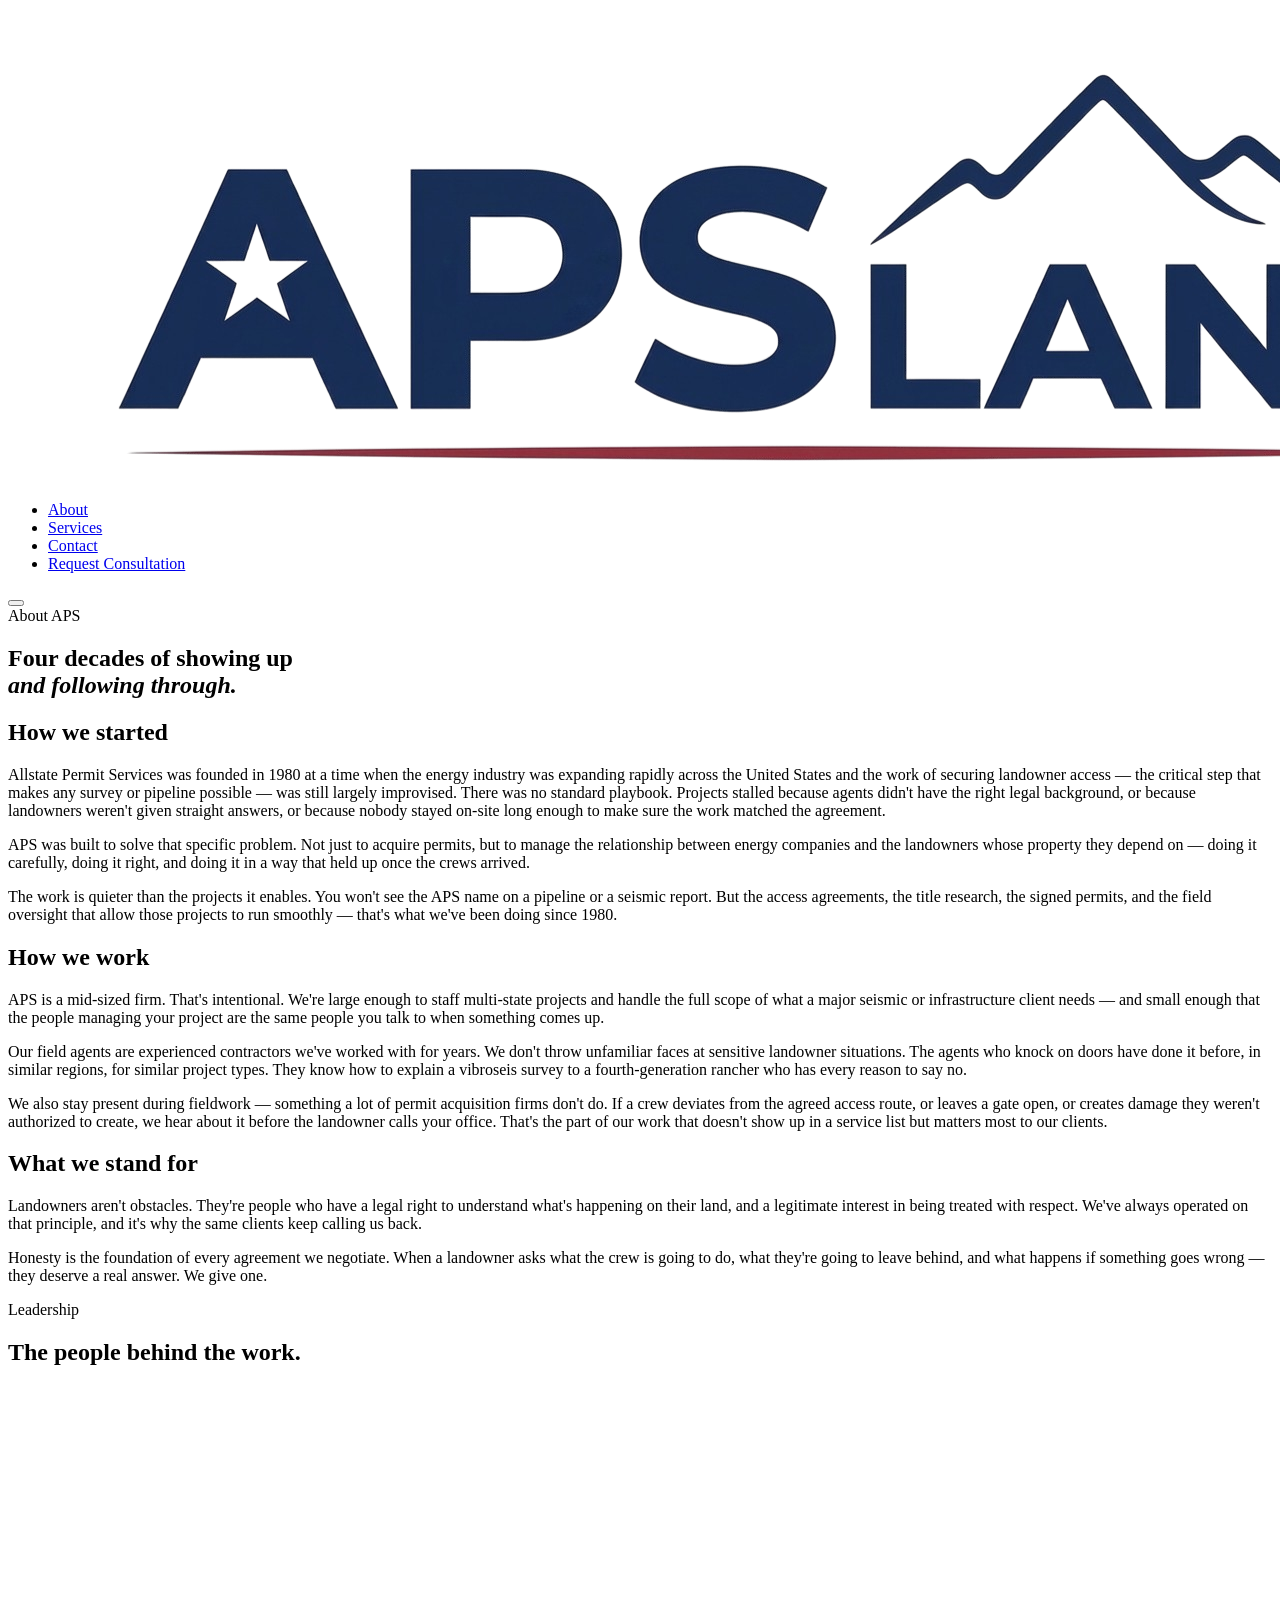
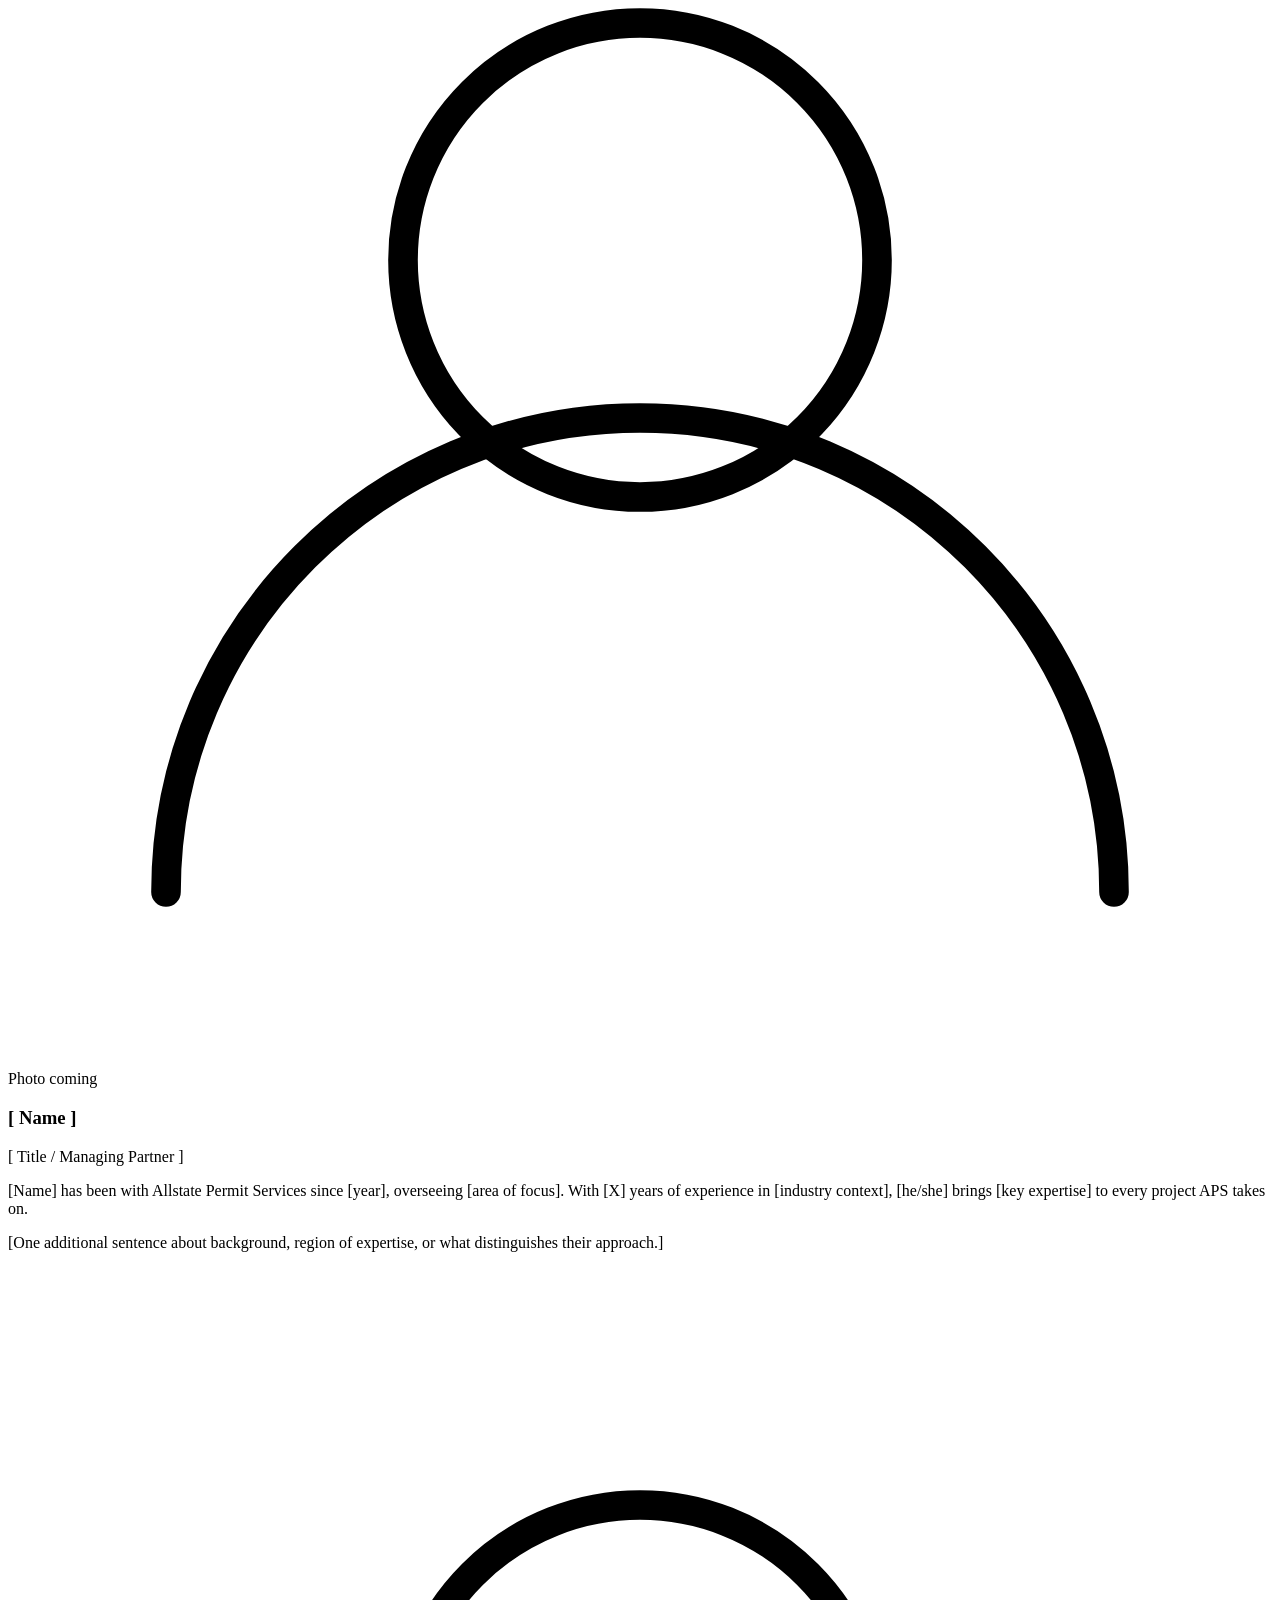
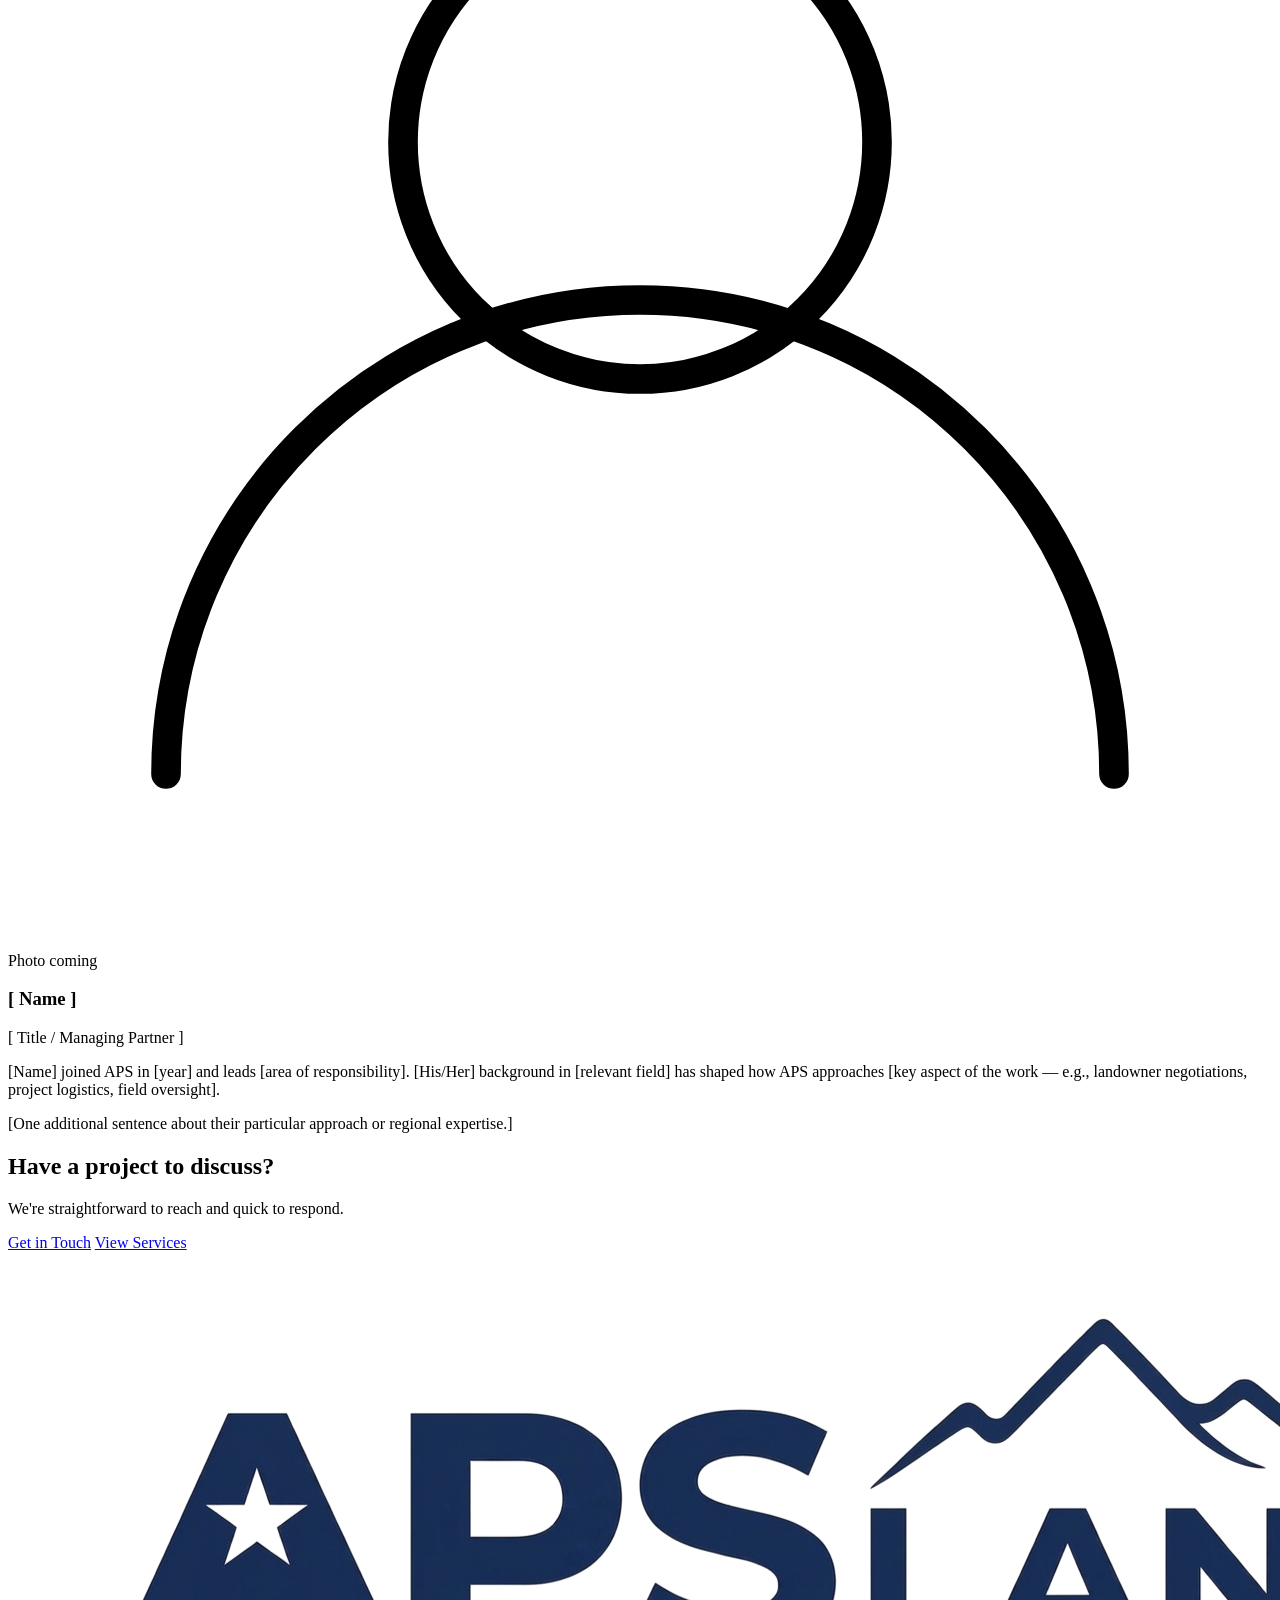
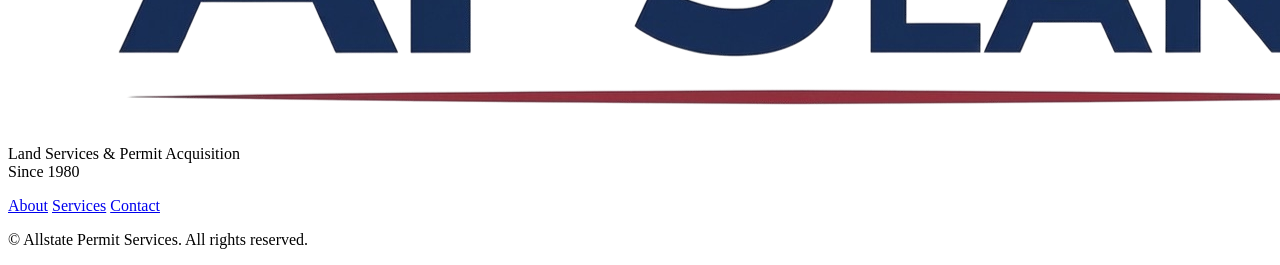
==== commit a3a49db3: "Rename v4/about.html to about.html" ====
--- a/about.html
+++ b/about.html
@@ -1,256 +1,199 @@
 <!DOCTYPE html>
 <html lang="en">
 <head>
-  <meta charset="UTF-8" />
-  <meta name="viewport" content="width=device-width, initial-scale=1.0" />
-  <title>About — Allstate Permit Services</title>
-  <meta name="description" content="Allstate Permit Services has been the trusted land services partner for energy and infrastructure companies since 1980." />
-  <link rel="stylesheet" href="style.css" />
+<meta charset="UTF-8" />
+<meta name="viewport" content="width=device-width, initial-scale=1.0" />
+<title>About APS — Allstate Permit Services</title>
+<link rel="stylesheet" href="style.css" />
+<link rel="preconnect" href="https://fonts.googleapis.com" />
+<link rel="preconnect" href="https://fonts.gstatic.com" crossorigin />
+<link href="https://fonts.googleapis.com/css2?family=Inter:wght@300;400;500;600;700&family=Playfair+Display:ital,wght@0,400;0,500;0,600;1,400;1,500&display=swap" rel="stylesheet" />
 </head>
 <body>
 
-  <!-- NAV -->
-  <nav class="site-nav scrolled" aria-label="Main navigation">
-    <a href="index.html" class="nav-logo" aria-label="APS Land home">
-      <img src="logo.png" alt="Allstate Permit Services" />
+<!-- ═══════════════════════════════════════
+  NAV
+════════════════════════════════════════ -->
+<header class="nav-wrap" id="site-nav">
+  <nav class="nav-inner">
+    <a href="index.html" class="nav-logo" aria-label="APS Home">
+      <img src="logo.png" alt="Allstate Permit Services" class="logo-img" />
     </a>
-    <ul class="nav-links">
-      <li><a href="about.html">About</a></li>
+    <ul class="nav-links" id="nav-links">
+      <li><a href="about.html" class="nav-active">About</a></li>
       <li><a href="services.html">Services</a></li>
-      <li><a href="leadership.html">Leadership</a></li>
-      <li><a href="contact.html" class="nav-cta">Request Consultation →</a></li>
+      <li><a href="contact.html">Contact</a></li>
+      <li class="nav-cta-item">
+        <a href="contact.html" class="btn-nav-cta">Request Consultation</a>
+      </li>
     </ul>
-    <button class="nav-toggle" aria-label="Toggle menu" aria-expanded="false">
+    <button class="nav-toggle" id="nav-toggle" aria-label="Open menu" aria-expanded="false">
       <span></span><span></span><span></span>
     </button>
   </nav>
+</header>
 
-  <div class="nav-mobile">
-    <ul>
-      <li><a href="about.html">About</a></li>
-      <li><a href="services.html">Services</a></li>
-      <li><a href="leadership.html">Leadership</a></li>
-    </ul>
-    <a href="contact.html" class="nav-cta-mobile">Request Consultation →</a>
+<!-- ═══════════════════════════════════════
+  PAGE HEADER
+════════════════════════════════════════ -->
+<section class="page-header">
+  <div class="container-narrow">
+    <div class="section-label">About APS</div>
+    <h1 class="page-title">Four decades of showing up<br><em>and following through.</em></h1>
   </div>
+</section>
 
-  <!-- PAGE HERO -->
-  <section class="page-hero">
-    <div class="container">
-      <span class="eyebrow">Our Story</span>
-      <h1 class="display-xl">Four decades of<br />doing it right.</h1>
-      <p>
-        APS was built on the premise that this industry runs on relationships —
-        with agencies, with landowners, with the communities where our clients work.
-        That's been true since 1980, and it's still true today.
-      </p>
-    </div>
-  </section>
+<!-- ═══════════════════════════════════════
+  COMPANY STORY
+════════════════════════════════════════ -->
+<section class="about-story">
+  <div class="container-narrow">
 
-  <!-- ABOUT INTRO -->
-  <section class="section">
-    <div class="about-intro">
-      <div class="fade-up">
-        <span class="eyebrow">Who We Are</span>
-        <span class="rule-accent" aria-hidden="true"></span>
-        <h2 class="display-md">Not a staffing firm. Not a law firm. Just the best people on the ground.</h2>
-      </div>
-      <div class="fade-up fade-up-delay-1">
-        <p class="body-lg">
-          Allstate Permit Services started in 1980 with a simple idea: energy and
-          infrastructure projects need experienced, trustworthy people to handle
-          the land and permitting side of the work.
+    <div class="story-block">
+      <h2 class="story-heading">How we started</h2>
+      <div class="story-text">
+        <p>
+          Allstate Permit Services was founded in 1980 at a time when the energy industry was expanding rapidly across the United States and the work of securing landowner access — the critical step that makes any survey or pipeline possible — was still largely improvised. There was no standard playbook. Projects stalled because agents didn't have the right legal background, or because landowners weren't given straight answers, or because nobody stayed on-site long enough to make sure the work matched the agreement.
         </p>
-        <p class="body-md" style="margin-top: 1.25rem;">
-          Over the past 46 years, we've grown into a nationwide firm with deep regional
-          expertise, a team of seasoned professionals, and a reputation built on one
-          thing: showing up and getting it done. Our clients come back to us because
-          they know what they're getting — experience, accountability, and people who
-          treat landowners the way they'd want to be treated themselves.
+        <p>
+          APS was built to solve that specific problem. Not just to acquire permits, but to manage the relationship between energy companies and the landowners whose property they depend on — doing it carefully, doing it right, and doing it in a way that held up once the crews arrived.
         </p>
-        <p class="body-md" style="margin-top: 1.25rem;">
-          We're not the biggest firm in the space. We're the most reliable one.
-          And for most of our clients, that's the only thing that matters.
+        <p>
+          The work is quieter than the projects it enables. You won't see the APS name on a pipeline or a seismic report. But the access agreements, the title research, the signed permits, and the field oversight that allow those projects to run smoothly — that's what we've been doing since 1980.
         </p>
       </div>
     </div>
-  </section>
 
-  <!-- STATS BAND -->
-  <div class="stats-bar" aria-label="Company statistics">
-    <div class="container">
-      <div class="stat-item">
-        <span class="stat-number" data-count="46" data-suffix="+">46<sup>+</sup></span>
-        <span class="stat-label">Years in Business</span>
-      </div>
-      <div class="stat-item">
-        <span class="stat-number" data-count="15000" data-suffix="+">15,000<sup>+</sup></span>
-        <span class="stat-label">Permits Secured</span>
-      </div>
-      <div class="stat-item">
-        <span class="stat-number" data-count="48">48</span>
-        <span class="stat-label">States Served</span>
-      </div>
-      <div class="stat-item">
-        <span class="stat-number" data-count="1000" data-suffix="+">1,000<sup>+</sup></span>
-        <span class="stat-label">Projects Completed</span>
+    <div class="story-divider" aria-hidden="true"></div>
+
+    <div class="story-block">
+      <h2 class="story-heading">How we work</h2>
+      <div class="story-text">
+        <p>
+          APS is a mid-sized firm. That's intentional. We're large enough to staff multi-state projects and handle the full scope of what a major seismic or infrastructure client needs — and small enough that the people managing your project are the same people you talk to when something comes up.
+        </p>
+        <p>
+          Our field agents are experienced contractors we've worked with for years. We don't throw unfamiliar faces at sensitive landowner situations. The agents who knock on doors have done it before, in similar regions, for similar project types. They know how to explain a vibroseis survey to a fourth-generation rancher who has every reason to say no.
+        </p>
+        <p>
+          We also stay present during fieldwork — something a lot of permit acquisition firms don't do. If a crew deviates from the agreed access route, or leaves a gate open, or creates damage they weren't authorized to create, we hear about it before the landowner calls your office. That's the part of our work that doesn't show up in a service list but matters most to our clients.
+        </p>
       </div>
     </div>
+
+    <div class="story-divider" aria-hidden="true"></div>
+
+    <div class="story-block">
+      <h2 class="story-heading">What we stand for</h2>
+      <div class="story-text">
+        <p>
+          Landowners aren't obstacles. They're people who have a legal right to understand what's happening on their land, and a legitimate interest in being treated with respect. We've always operated on that principle, and it's why the same clients keep calling us back.
+        </p>
+        <p>
+          Honesty is the foundation of every agreement we negotiate. When a landowner asks what the crew is going to do, what they're going to leave behind, and what happens if something goes wrong — they deserve a real answer. We give one.
+        </p>
+      </div>
+    </div>
+
   </div>
+</section>
 
-  <!-- TIMELINE -->
-  <section class="timeline" aria-labelledby="timeline-heading">
-    <div class="container">
-      <div class="fade-up">
-        <span class="eyebrow">Our History</span>
-        <h2 class="display-lg" id="timeline-heading">Built over decades,<br />not assembled overnight.</h2>
-      </div>
-      <ul class="timeline-list" aria-label="Company timeline">
-        <li class="timeline-item fade-up">
-          <div class="timeline-year">1980</div>
-          <div class="timeline-body">
-            <h4>Founded</h4>
-            <p>Allstate Permit Services is established, beginning with permit
-            coordination for oil and gas exploration across the Mid-Continent region.</p>
+<!-- ═══════════════════════════════════════
+  LEADERSHIP
+════════════════════════════════════════ -->
+<section class="leadership-section" aria-labelledby="leadership-heading">
+  <div class="container-narrow">
+    <div class="section-label">Leadership</div>
+    <h2 class="leadership-title" id="leadership-heading">The people behind the work.</h2>
+
+    <div class="leadership-grid">
+
+      <div class="leader-card">
+        <div class="leader-photo-slot" aria-label="Photo placeholder">
+          <div class="leader-photo-inner">
+            <svg viewBox="0 0 64 64" fill="none" xmlns="http://www.w3.org/2000/svg" aria-hidden="true">
+              <circle cx="32" cy="24" r="12" stroke="currentColor" stroke-width="1.5"/>
+              <path d="M8 56c0-13.255 10.745-24 24-24s24 10.745 24 24" stroke="currentColor" stroke-width="1.5" stroke-linecap="round"/>
+            </svg>
           </div>
-        </li>
-        <li class="timeline-item fade-up fade-up-delay-1">
-          <div class="timeline-year">1990s</div>
-          <div class="timeline-body">
-            <h4>Expanded Nationwide</h4>
-            <p>Growing demand from seismic and pipeline clients extends APS's
-            operations to the Rocky Mountain, Gulf Coast, and Appalachian regions.</p>
+          <p class="photo-note">Photo coming</p>
+        </div>
+        <div class="leader-info">
+          <h3 class="leader-name">[ Name ]</h3>
+          <p class="leader-title">[ Title / Managing Partner ]</p>
+          <div class="leader-bio">
+            <p>
+              <!-- PLACEHOLDER — replace with real bio when available -->
+              [Name] has been with Allstate Permit Services since [year], overseeing [area of focus]. With [X] years of experience in [industry context], [he/she] brings [key expertise] to every project APS takes on.
+            </p>
+            <p>
+              [One additional sentence about background, region of expertise, or what distinguishes their approach.]
+            </p>
           </div>
-        </li>
-        <li class="timeline-item fade-up fade-up-delay-2">
-          <div class="timeline-year">2000s</div>
-          <div class="timeline-body">
-            <h4>Courthouse Research Division</h4>
-            <p>APS formalizes its title and ownership research practice, bringing
-            courthouse expertise in-house to serve complex infrastructure projects.</p>
-          </div>
-        </li>
-        <li class="timeline-item fade-up">
-          <div class="timeline-year">2010s</div>
-          <div class="timeline-body">
-            <h4>Renewable Energy Projects</h4>
-            <p>APS expands into wind and solar right-of-way and permitting work,
-            applying decades of landowner relations experience to the growing
-            renewable sector.</p>
-          </div>
-        </li>
-        <li class="timeline-item fade-up fade-up-delay-1">
-          <div class="timeline-year">Today</div>
-          <div class="timeline-body">
-            <h4>Nationwide, Trusted, Still Growing</h4>
-            <p>APS continues to serve the country's largest energy and infrastructure
-            companies with the same field-first approach that's defined us since day one.</p>
-          </div>
-        </li>
-      </ul>
-    </div>
-  </section>
-
-  <!-- VALUES -->
-  <section class="why-section">
-    <div class="container">
-      <div class="fade-up">
-        <span class="eyebrow">How We Operate</span>
-        <h2 class="display-lg" id="values-heading">The way we work<br />hasn't changed.</h2>
-      </div>
-      <div class="why-grid">
-        <div class="why-item fade-up">
-          <div class="why-number" aria-hidden="true">01</div>
-          <h3>Respect for the landowner</h3>
-          <p>
-            Every piece of land we work on belongs to someone. We treat that relationship
-            with seriousness and respect — not as an obstacle to be managed, but as a
-            partnership to be built.
-          </p>
-        </div>
-        <div class="why-item fade-up fade-up-delay-1">
-          <div class="why-number" aria-hidden="true">02</div>
-          <h3>Accountability to our clients</h3>
-          <p>
-            Your project timeline is our timeline. We don't pass problems up the chain —
-            we solve them in the field. Our clients know they can count on us to
-            communicate clearly and deliver what we say we will.
-          </p>
-        </div>
-        <div class="why-item fade-up fade-up-delay-2">
-          <div class="why-number" aria-hidden="true">03</div>
-          <h3>Experience that actually matters</h3>
-          <p>
-            There's a difference between 46 years of institutional knowledge and
-            46 years of the same first year. Our team has done this work across
-            hundreds of projects and thousands of landowner interactions. That depth shows.
-          </p>
         </div>
       </div>
-    </div>
-  </section>
 
-  <!-- CTA -->
-  <section class="cta-band" aria-labelledby="about-cta-heading">
-    <div class="container">
-      <div class="fade-up">
-        <h2 class="display-lg" id="about-cta-heading">
-          Ready to work with<br />
-          <em>a team that's been here before?</em>
-        </h2>
-        <p>
-          Let's talk about your project and how APS can help from day one.
-        </p>
-      </div>
-      <div class="cta-actions fade-up fade-up-delay-1">
-        <a href="contact.html" class="btn-primary">Contact Our Team →</a>
-        <a href="leadership.html" class="btn-outline-white">Meet the Team</a>
-      </div>
-    </div>
-  </section>
-
-  <!-- FOOTER -->
-  <footer class="site-footer" aria-label="Site footer">
-    <div class="container">
-      <div class="footer-grid">
-        <div class="footer-brand">
-          <img src="logo.png" alt="Allstate Permit Services" />
-          <p>Land Services &amp; Permit Acquisition<br />Since 1980. Nationwide.</p>
+      <div class="leader-card">
+        <div class="leader-photo-slot" aria-label="Photo placeholder">
+          <div class="leader-photo-inner">
+            <svg viewBox="0 0 64 64" fill="none" xmlns="http://www.w3.org/2000/svg" aria-hidden="true">
+              <circle cx="32" cy="24" r="12" stroke="currentColor" stroke-width="1.5"/>
+              <path d="M8 56c0-13.255 10.745-24 24-24s24 10.745 24 24" stroke="currentColor" stroke-width="1.5" stroke-linecap="round"/>
+            </svg>
+          </div>
+          <p class="photo-note">Photo coming</p>
         </div>
-        <div class="footer-col">
-          <h4>Company</h4>
-          <ul>
-            <li><a href="about.html">About APS</a></li>
-            <li><a href="leadership.html">Leadership</a></li>
-            <li><a href="contact.html">Contact</a></li>
-          </ul>
-        </div>
-        <div class="footer-col">
-          <h4>Services</h4>
-          <ul>
-            <li><a href="services.html#permits">Permit Acquisition</a></li>
-            <li><a href="services.html#research">Courthouse Research</a></li>
-            <li><a href="services.html#landowner">Landowner Relations</a></li>
-            <li><a href="services.html#support">Project Support</a></li>
-          </ul>
-        </div>
-        <div class="footer-col">
-          <h4>Contact</h4>
-          <ul>
-            <li><a href="mailto:info@allstatepermit.com">info@allstatepermit.com</a></li>
-            <li><a href="tel:+1-000-000-0000">(000) 000-0000</a></li>
-            <li><a href="contact.html">Request Consultation</a></li>
-          </ul>
+        <div class="leader-info">
+          <h3 class="leader-name">[ Name ]</h3>
+          <p class="leader-title">[ Title / Managing Partner ]</p>
+          <div class="leader-bio">
+            <p>
+              <!-- PLACEHOLDER — replace with real bio when available -->
+              [Name] joined APS in [year] and leads [area of responsibility]. [His/Her] background in [relevant field] has shaped how APS approaches [key aspect of the work — e.g., landowner negotiations, project logistics, field oversight].
+            </p>
+            <p>
+              [One additional sentence about their particular approach or regional expertise.]
+            </p>
+          </div>
         </div>
       </div>
-      <div class="footer-bottom">
-        <span>&copy; <span id="footer-year"></span> Allstate Permit Services. All rights reserved.</span>
-        <a href="allstatepermit.com">allstatepermit.com</a>
-      </div>
+
     </div>
-  </footer>
+  </div>
+</section>
 
-  <script src="main.js"></script>
-  <script>document.getElementById('footer-year').textContent = new Date().getFullYear();</script>
+<!-- ═══════════════════════════════════════
+  CTA BAND
+════════════════════════════════════════ -->
+<section class="cta-band" aria-label="Contact APS">
+  <div class="container-narrow">
+    <h2 class="cta-headline">Have a project to discuss?</h2>
+    <p class="cta-sub">We're straightforward to reach and quick to respond.</p>
+    <div class="cta-actions">
+      <a href="contact.html" class="btn-primary">Get in Touch</a>
+      <a href="services.html" class="btn-ghost">View Services</a>
+    </div>
+  </div>
+</section>
+
+<!-- ═══════════════════════════════════════
+  FOOTER
+════════════════════════════════════════ -->
+<footer class="site-footer">
+  <div class="footer-inner">
+    <div class="footer-brand">
+      <img src="logo.png" alt="Allstate Permit Services" class="footer-logo" />
+      <p class="footer-tagline">Land Services &amp; Permit Acquisition<br>Since 1980</p>
+    </div>
+    <nav class="footer-nav" aria-label="Footer navigation">
+      <a href="about.html">About</a>
+      <a href="services.html">Services</a>
+      <a href="contact.html">Contact</a>
+    </nav>
+    <p class="footer-legal">© Allstate Permit Services. All rights reserved.</p>
+  </div>
+</footer>
+
+<script src="main.js"></script>
 </body>
 </html>
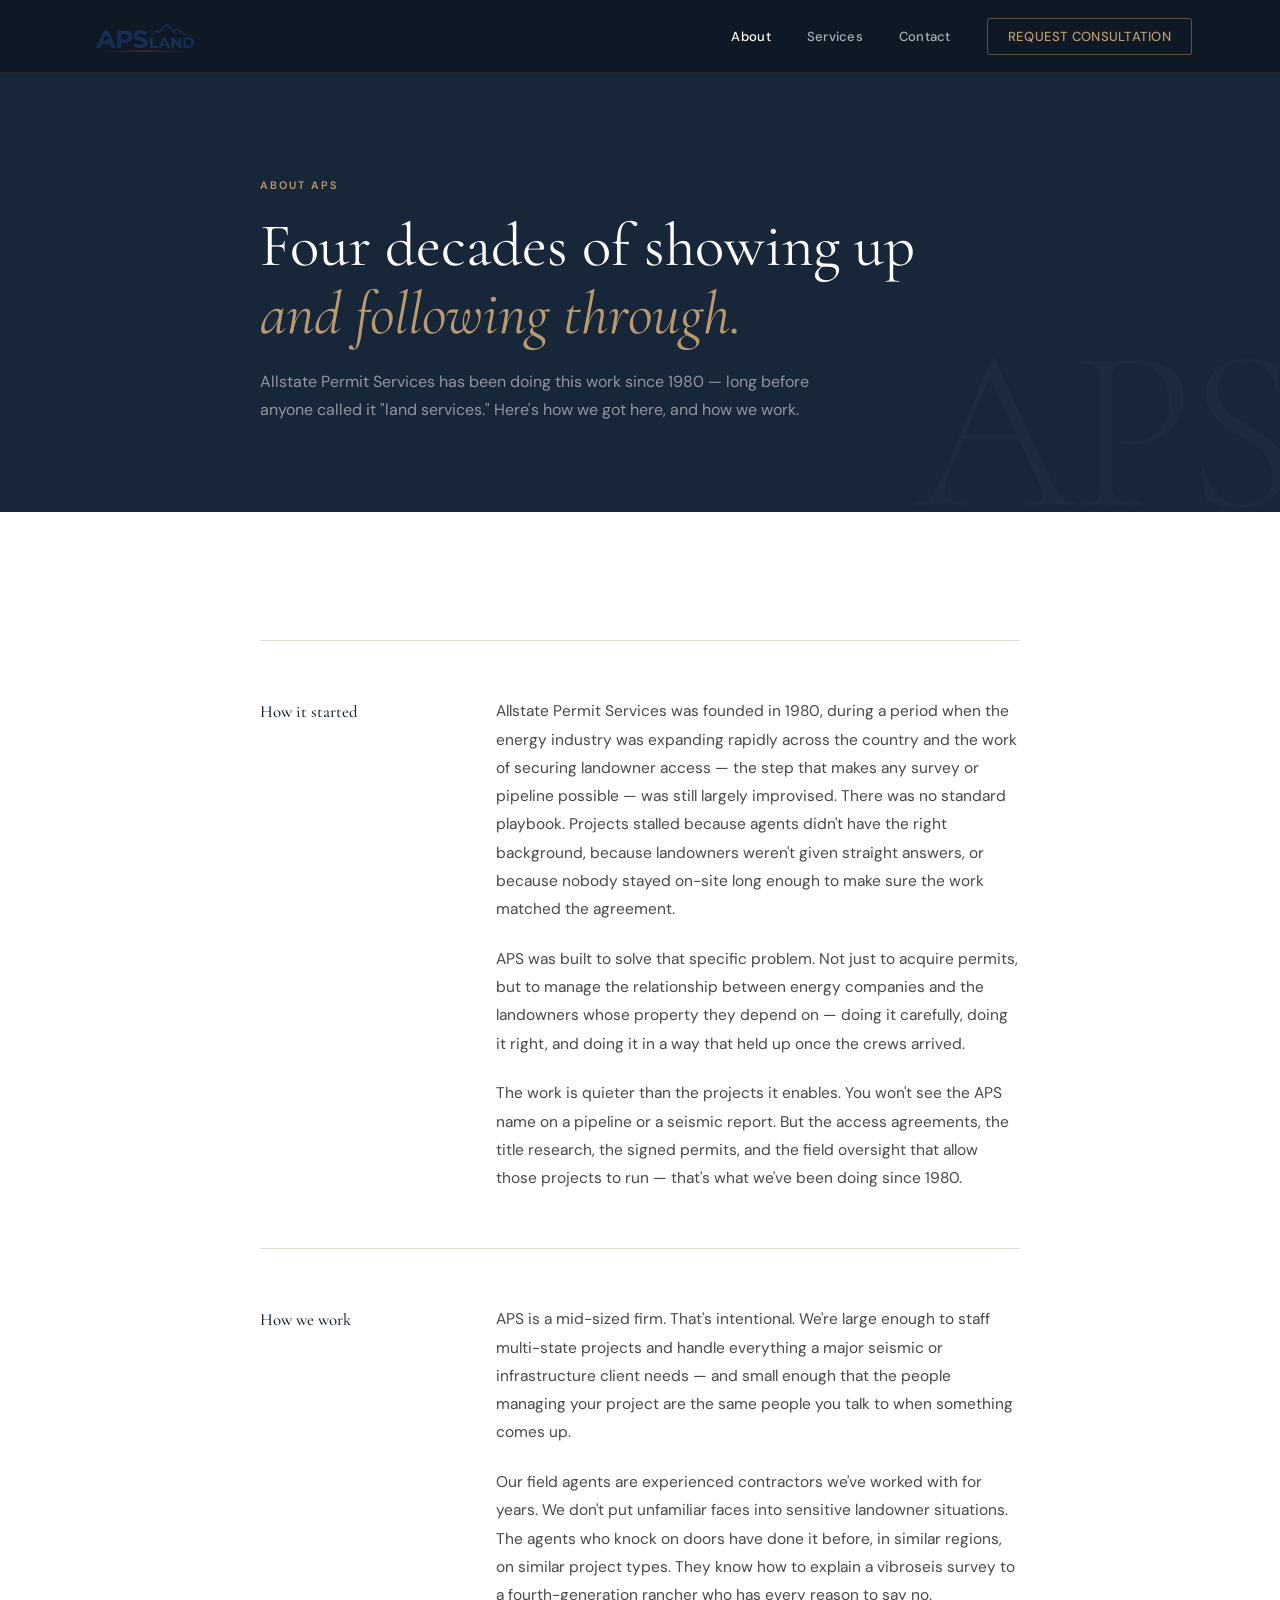
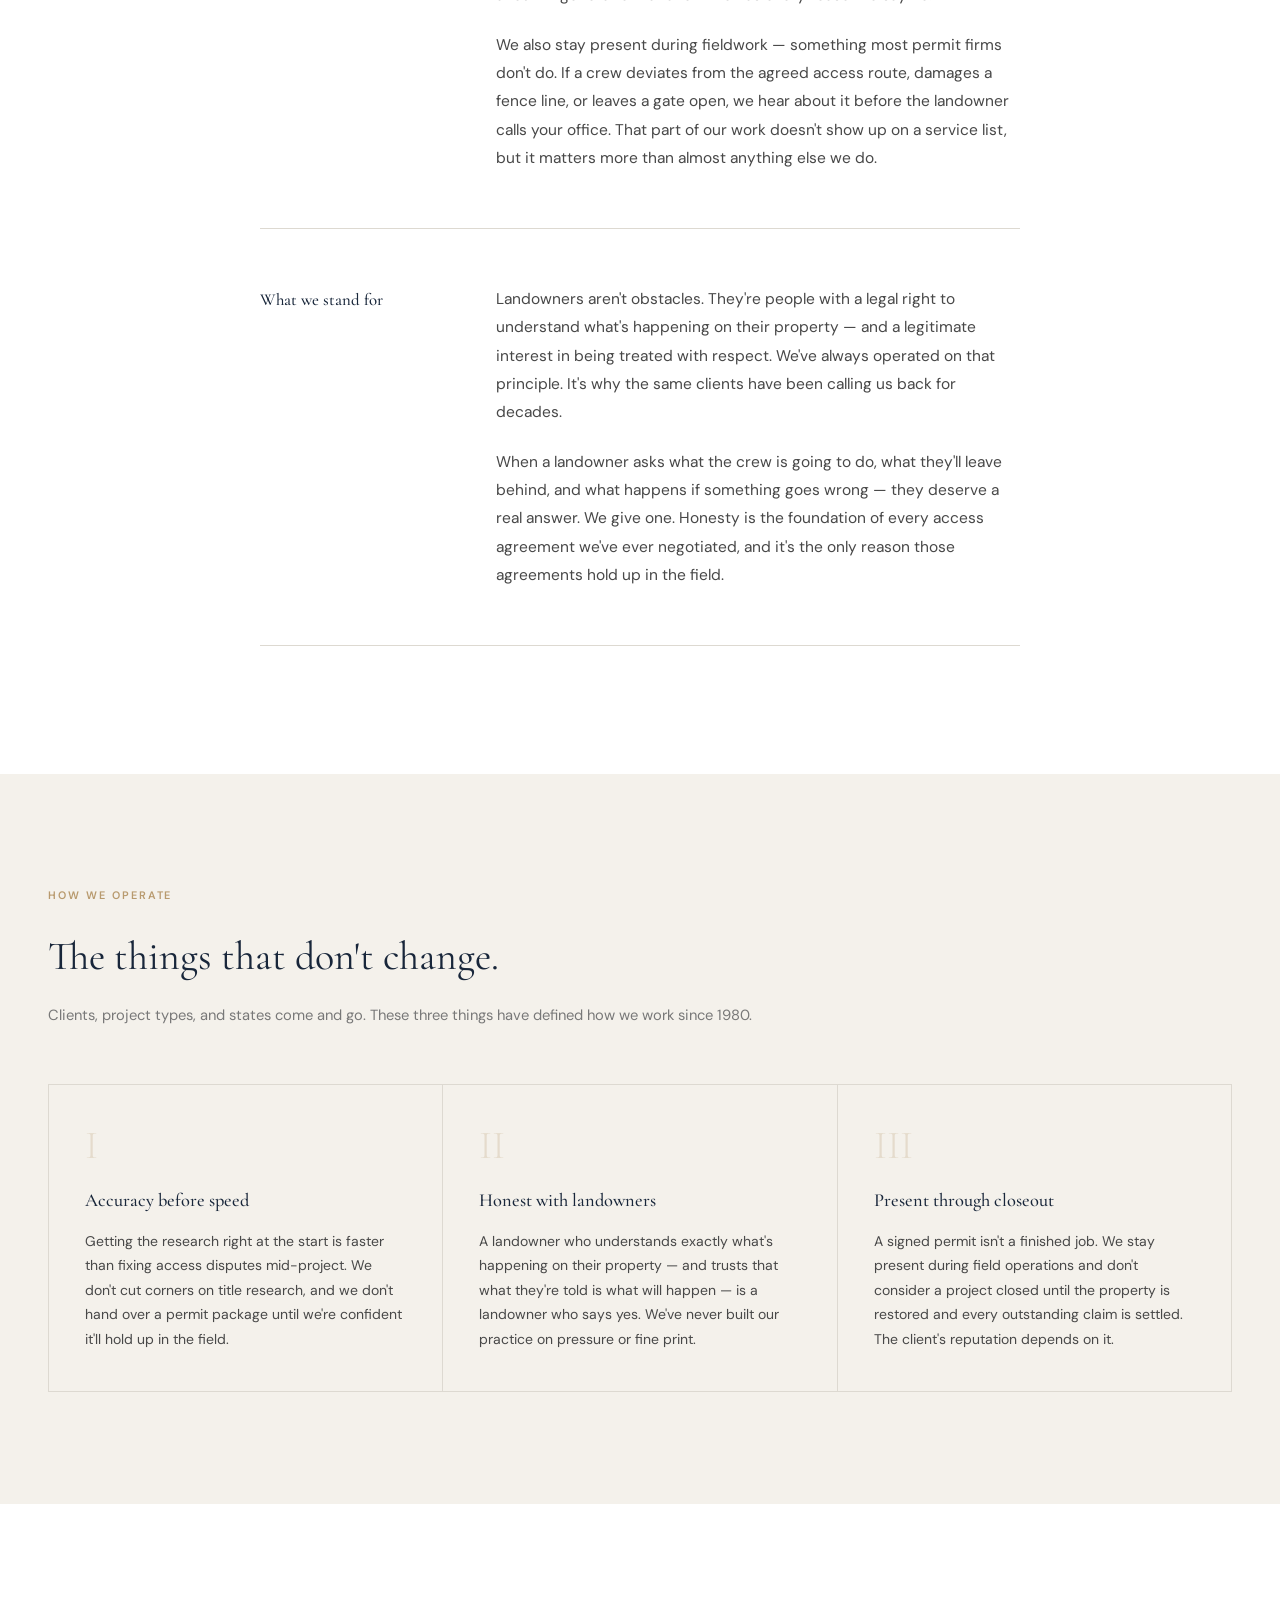
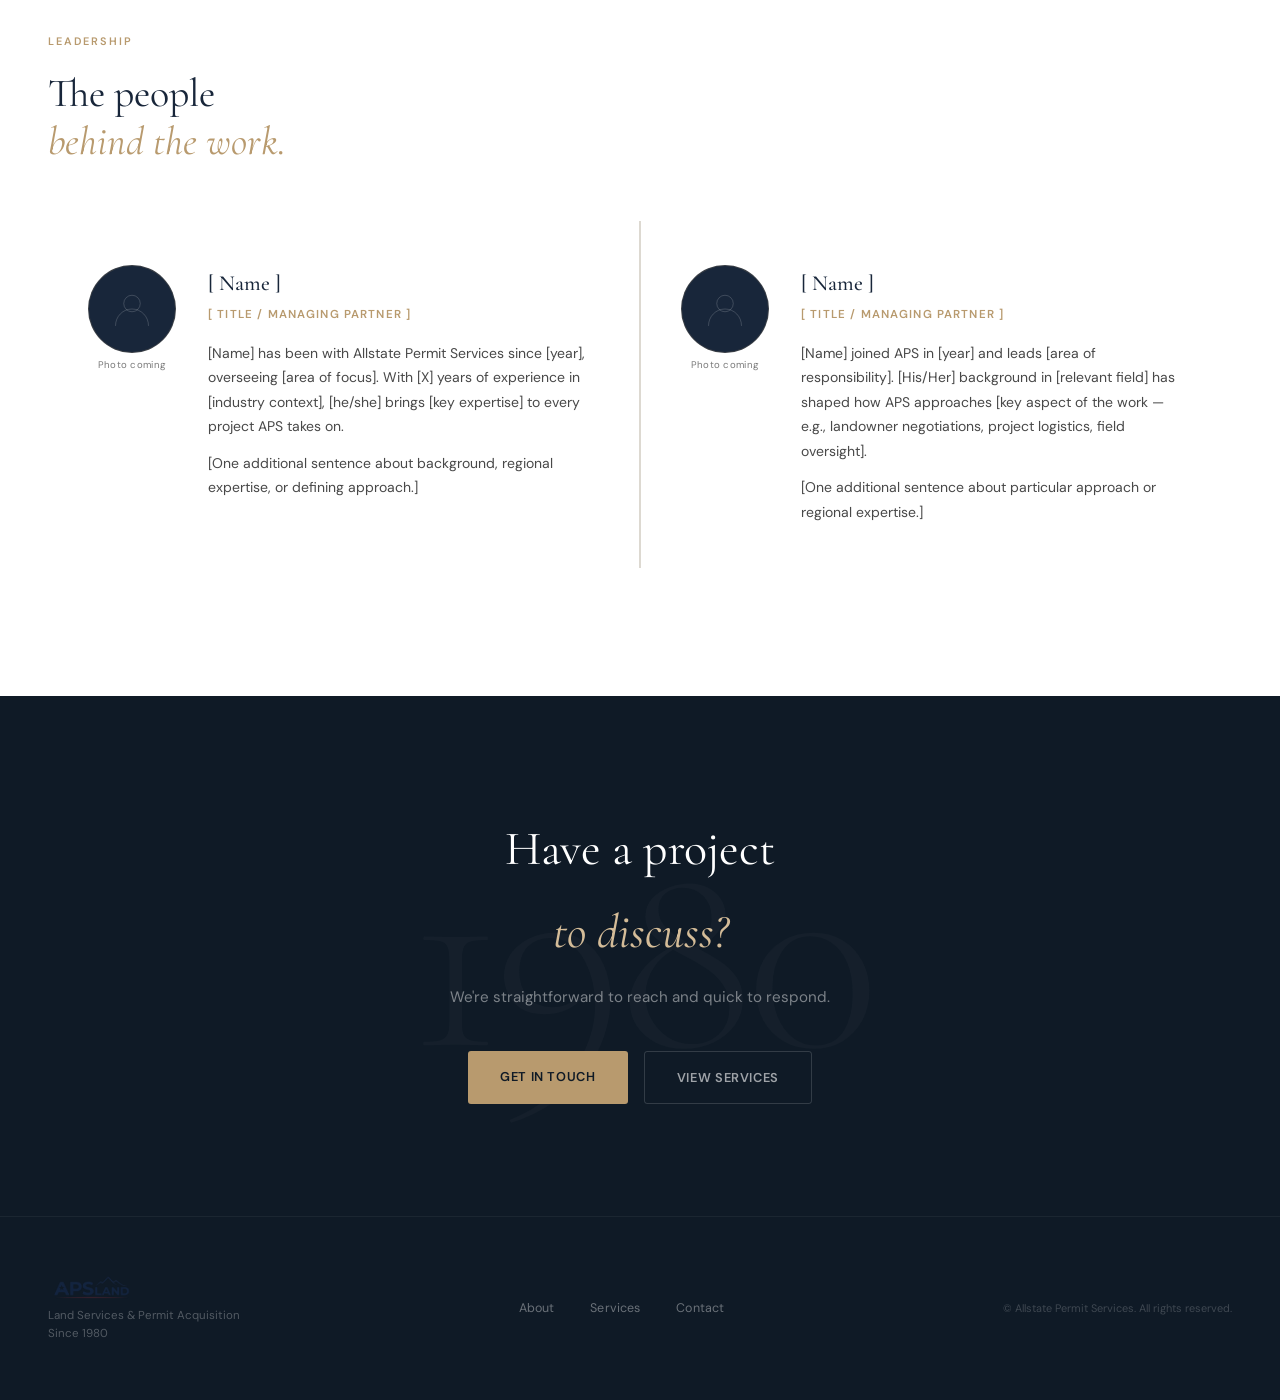
==== commit b2c907a6: "Add files via upload" ====
--- a/about.html
+++ b/about.html
@@ -7,14 +7,14 @@
 <link rel="stylesheet" href="style.css" />
 <link rel="preconnect" href="https://fonts.googleapis.com" />
 <link rel="preconnect" href="https://fonts.gstatic.com" crossorigin />
-<link href="https://fonts.googleapis.com/css2?family=Inter:wght@300;400;500;600;700&family=Playfair+Display:ital,wght@0,400;0,500;0,600;1,400;1,500&display=swap" rel="stylesheet" />
+<link href="https://fonts.googleapis.com/css2?family=Cormorant+Garamond:ital,wght@0,300;0,400;0,500;0,600;1,300;1,400;1,500&family=DM+Sans:wght@300;400;500;600&display=swap" rel="stylesheet" />
 </head>
 <body>
 
 <!-- ═══════════════════════════════════════
   NAV
 ════════════════════════════════════════ -->
-<header class="nav-wrap" id="site-nav">
+<header class="nav-wrap nav-scrolled" id="site-nav">
   <nav class="nav-inner">
     <a href="index.html" class="nav-logo" aria-label="APS Home">
       <img src="logo.png" alt="Allstate Permit Services" class="logo-img" />
@@ -36,65 +36,98 @@
 <!-- ═══════════════════════════════════════
   PAGE HEADER
 ════════════════════════════════════════ -->
-<section class="page-header">
-  <div class="container-narrow">
-    <div class="section-label">About APS</div>
-    <h1 class="page-title">Four decades of showing up<br><em>and following through.</em></h1>
+<section class="page-header" data-watermark="APS">
+  <div class="page-header-inner">
+    <span class="eyebrow">About APS</span>
+    <h1 class="page-title">
+      Four decades of showing up<br>
+      <em>and following through.</em>
+    </h1>
+    <p class="page-intro">
+      Allstate Permit Services has been doing this work since 1980 — long before anyone called it "land services." Here's how we got here, and how we work.
+    </p>
   </div>
 </section>
 
 <!-- ═══════════════════════════════════════
   COMPANY STORY
 ════════════════════════════════════════ -->
-<section class="about-story">
-  <div class="container-narrow">
+<section class="about-story" aria-label="Company story">
+  <div class="story-blocks">
 
     <div class="story-block">
-      <h2 class="story-heading">How we started</h2>
+      <h2 class="story-heading">How it started</h2>
       <div class="story-text">
         <p>
-          Allstate Permit Services was founded in 1980 at a time when the energy industry was expanding rapidly across the United States and the work of securing landowner access — the critical step that makes any survey or pipeline possible — was still largely improvised. There was no standard playbook. Projects stalled because agents didn't have the right legal background, or because landowners weren't given straight answers, or because nobody stayed on-site long enough to make sure the work matched the agreement.
+          Allstate Permit Services was founded in 1980, during a period when the energy industry was expanding rapidly across the country and the work of securing landowner access — the step that makes any survey or pipeline possible — was still largely improvised. There was no standard playbook. Projects stalled because agents didn't have the right background, because landowners weren't given straight answers, or because nobody stayed on-site long enough to make sure the work matched the agreement.
         </p>
         <p>
           APS was built to solve that specific problem. Not just to acquire permits, but to manage the relationship between energy companies and the landowners whose property they depend on — doing it carefully, doing it right, and doing it in a way that held up once the crews arrived.
         </p>
         <p>
-          The work is quieter than the projects it enables. You won't see the APS name on a pipeline or a seismic report. But the access agreements, the title research, the signed permits, and the field oversight that allow those projects to run smoothly — that's what we've been doing since 1980.
-        </p>
-      </div>
-    </div>
-
-    <div class="story-divider" aria-hidden="true"></div>
+          The work is quieter than the projects it enables. You won't see the APS name on a pipeline or a seismic report. But the access agreements, the title research, the signed permits, and the field oversight that allow those projects to run — that's what we've been doing since 1980.
+        </p>
+      </div>
+    </div>
 
     <div class="story-block">
       <h2 class="story-heading">How we work</h2>
       <div class="story-text">
         <p>
-          APS is a mid-sized firm. That's intentional. We're large enough to staff multi-state projects and handle the full scope of what a major seismic or infrastructure client needs — and small enough that the people managing your project are the same people you talk to when something comes up.
-        </p>
-        <p>
-          Our field agents are experienced contractors we've worked with for years. We don't throw unfamiliar faces at sensitive landowner situations. The agents who knock on doors have done it before, in similar regions, for similar project types. They know how to explain a vibroseis survey to a fourth-generation rancher who has every reason to say no.
-        </p>
-        <p>
-          We also stay present during fieldwork — something a lot of permit acquisition firms don't do. If a crew deviates from the agreed access route, or leaves a gate open, or creates damage they weren't authorized to create, we hear about it before the landowner calls your office. That's the part of our work that doesn't show up in a service list but matters most to our clients.
-        </p>
-      </div>
-    </div>
-
-    <div class="story-divider" aria-hidden="true"></div>
+          APS is a mid-sized firm. That's intentional. We're large enough to staff multi-state projects and handle everything a major seismic or infrastructure client needs — and small enough that the people managing your project are the same people you talk to when something comes up.
+        </p>
+        <p>
+          Our field agents are experienced contractors we've worked with for years. We don't put unfamiliar faces into sensitive landowner situations. The agents who knock on doors have done it before, in similar regions, on similar project types. They know how to explain a vibroseis survey to a fourth-generation rancher who has every reason to say no.
+        </p>
+        <p>
+          We also stay present during fieldwork — something most permit firms don't do. If a crew deviates from the agreed access route, damages a fence line, or leaves a gate open, we hear about it before the landowner calls your office. That part of our work doesn't show up on a service list, but it matters more than almost anything else we do.
+        </p>
+      </div>
+    </div>
 
     <div class="story-block">
       <h2 class="story-heading">What we stand for</h2>
       <div class="story-text">
         <p>
-          Landowners aren't obstacles. They're people who have a legal right to understand what's happening on their land, and a legitimate interest in being treated with respect. We've always operated on that principle, and it's why the same clients keep calling us back.
-        </p>
-        <p>
-          Honesty is the foundation of every agreement we negotiate. When a landowner asks what the crew is going to do, what they're going to leave behind, and what happens if something goes wrong — they deserve a real answer. We give one.
-        </p>
-      </div>
-    </div>
-
+          Landowners aren't obstacles. They're people with a legal right to understand what's happening on their property — and a legitimate interest in being treated with respect. We've always operated on that principle. It's why the same clients have been calling us back for decades.
+        </p>
+        <p>
+          When a landowner asks what the crew is going to do, what they'll leave behind, and what happens if something goes wrong — they deserve a real answer. We give one. Honesty is the foundation of every access agreement we've ever negotiated, and it's the only reason those agreements hold up in the field.
+        </p>
+      </div>
+    </div>
+
+  </div>
+</section>
+
+<!-- ═══════════════════════════════════════
+  PRINCIPLES — three-column grid
+════════════════════════════════════════ -->
+<section class="principles-section" aria-labelledby="principles-heading">
+  <div class="principles-inner">
+    <div class="principles-header">
+      <span class="eyebrow">How We Operate</span>
+      <h2 class="principles-title" id="principles-heading">The things that don't change.</h2>
+      <p class="principles-sub">Clients, project types, and states come and go. These three things have defined how we work since 1980.</p>
+    </div>
+
+    <div class="principles-grid">
+      <div class="principle-item">
+        <span class="principle-num">I</span>
+        <h3 class="principle-title">Accuracy before speed</h3>
+        <p class="principle-desc">Getting the research right at the start is faster than fixing access disputes mid-project. We don't cut corners on title research, and we don't hand over a permit package until we're confident it'll hold up in the field.</p>
+      </div>
+      <div class="principle-item">
+        <span class="principle-num">II</span>
+        <h3 class="principle-title">Honest with landowners</h3>
+        <p class="principle-desc">A landowner who understands exactly what's happening on their property — and trusts that what they're told is what will happen — is a landowner who says yes. We've never built our practice on pressure or fine print.</p>
+      </div>
+      <div class="principle-item">
+        <span class="principle-num">III</span>
+        <h3 class="principle-title">Present through closeout</h3>
+        <p class="principle-desc">A signed permit isn't a finished job. We stay present during field operations and don't consider a project closed until the property is restored and every outstanding claim is settled. The client's reputation depends on it.</p>
+      </div>
+    </div>
   </div>
 </section>
 
@@ -102,32 +135,33 @@
   LEADERSHIP
 ════════════════════════════════════════ -->
 <section class="leadership-section" aria-labelledby="leadership-heading">
-  <div class="container-narrow">
-    <div class="section-label">Leadership</div>
-    <h2 class="leadership-title" id="leadership-heading">The people behind the work.</h2>
+  <div class="leadership-inner">
+    <div class="leadership-header">
+      <span class="eyebrow">Leadership</span>
+      <h2 class="leadership-title" id="leadership-heading">
+        The people<br><em>behind the work.</em>
+      </h2>
+    </div>
 
     <div class="leadership-grid">
 
       <div class="leader-card">
         <div class="leader-photo-slot" aria-label="Photo placeholder">
-          <div class="leader-photo-inner">
-            <svg viewBox="0 0 64 64" fill="none" xmlns="http://www.w3.org/2000/svg" aria-hidden="true">
-              <circle cx="32" cy="24" r="12" stroke="currentColor" stroke-width="1.5"/>
-              <path d="M8 56c0-13.255 10.745-24 24-24s24 10.745 24 24" stroke="currentColor" stroke-width="1.5" stroke-linecap="round"/>
-            </svg>
-          </div>
-          <p class="photo-note">Photo coming</p>
+          <svg viewBox="0 0 64 64" fill="none" xmlns="http://www.w3.org/2000/svg" aria-hidden="true">
+            <circle cx="32" cy="24" r="12" stroke="currentColor" stroke-width="1.25"/>
+            <path d="M8 56c0-13.255 10.745-24 24-24s24 10.745 24 24" stroke="currentColor" stroke-width="1.25" stroke-linecap="round"/>
+          </svg>
+          <span class="photo-note">Photo coming</span>
         </div>
         <div class="leader-info">
           <h3 class="leader-name">[ Name ]</h3>
-          <p class="leader-title">[ Title / Managing Partner ]</p>
+          <p class="leader-role">[ Title / Managing Partner ]</p>
           <div class="leader-bio">
             <p>
-              <!-- PLACEHOLDER — replace with real bio when available -->
               [Name] has been with Allstate Permit Services since [year], overseeing [area of focus]. With [X] years of experience in [industry context], [he/she] brings [key expertise] to every project APS takes on.
             </p>
             <p>
-              [One additional sentence about background, region of expertise, or what distinguishes their approach.]
+              [One additional sentence about background, regional expertise, or defining approach.]
             </p>
           </div>
         </div>
@@ -135,24 +169,21 @@
 
       <div class="leader-card">
         <div class="leader-photo-slot" aria-label="Photo placeholder">
-          <div class="leader-photo-inner">
-            <svg viewBox="0 0 64 64" fill="none" xmlns="http://www.w3.org/2000/svg" aria-hidden="true">
-              <circle cx="32" cy="24" r="12" stroke="currentColor" stroke-width="1.5"/>
-              <path d="M8 56c0-13.255 10.745-24 24-24s24 10.745 24 24" stroke="currentColor" stroke-width="1.5" stroke-linecap="round"/>
-            </svg>
-          </div>
-          <p class="photo-note">Photo coming</p>
+          <svg viewBox="0 0 64 64" fill="none" xmlns="http://www.w3.org/2000/svg" aria-hidden="true">
+            <circle cx="32" cy="24" r="12" stroke="currentColor" stroke-width="1.25"/>
+            <path d="M8 56c0-13.255 10.745-24 24-24s24 10.745 24 24" stroke="currentColor" stroke-width="1.25" stroke-linecap="round"/>
+          </svg>
+          <span class="photo-note">Photo coming</span>
         </div>
         <div class="leader-info">
           <h3 class="leader-name">[ Name ]</h3>
-          <p class="leader-title">[ Title / Managing Partner ]</p>
+          <p class="leader-role">[ Title / Managing Partner ]</p>
           <div class="leader-bio">
             <p>
-              <!-- PLACEHOLDER — replace with real bio when available -->
               [Name] joined APS in [year] and leads [area of responsibility]. [His/Her] background in [relevant field] has shaped how APS approaches [key aspect of the work — e.g., landowner negotiations, project logistics, field oversight].
             </p>
             <p>
-              [One additional sentence about their particular approach or regional expertise.]
+              [One additional sentence about particular approach or regional expertise.]
             </p>
           </div>
         </div>
@@ -167,7 +198,9 @@
 ════════════════════════════════════════ -->
 <section class="cta-band" aria-label="Contact APS">
   <div class="container-narrow">
-    <h2 class="cta-headline">Have a project to discuss?</h2>
+    <h2 class="cta-headline">
+      Have a project<br><em>to discuss?</em>
+    </h2>
     <p class="cta-sub">We're straightforward to reach and quick to respond.</p>
     <div class="cta-actions">
       <a href="contact.html" class="btn-primary">Get in Touch</a>
--- a/style.css
+++ b/style.css
@@ -0,0 +1,1502 @@
+/* ═══════════════════════════════════════════════════════════════
+   APS LAND — PREMIUM REDESIGN STYLESHEET
+   Palette: Deep Navy #18263A | Antique Brass #B89A6E | Warm Cream #F4F1EB | Slate #8A9BAD
+   Type: Cormorant Garamond (display, with true italic) / DM Sans (body)
+   Signature: Full-bleed cinematic hero with bottom-anchored headline;
+              large isolated stat numbers; hairline rule system
+════════════════════════════════════════════════════════════════ */
+
+/* ─── RESET & BASE ─── */
+*, *::before, *::after { box-sizing: border-box; margin: 0; padding: 0; }
+
+:root {
+  --navy:       #18263A;
+  --navy-mid:   #1F3049;
+  --navy-deep:  #0F1A26;
+  --brass:      #B89A6E;
+  --brass-light:#D4BC98;
+  --brass-dim:  rgba(184,154,110,0.18);
+  --cream:      #F4F1EB;
+  --cream-dark: #EAE6DD;
+  --white:      #FFFFFF;
+  --text:       #1E1E1E;
+  --text-mid:   #484848;
+  --text-muted: #787878;
+  --rule:       #DDD9D1;
+  --rule-dark:  rgba(255,255,255,0.08);
+
+  --font-display: 'Cormorant Garamond', 'Playfair Display', Georgia, serif;
+  --font-body:    'DM Sans', 'Inter', system-ui, sans-serif;
+
+  --max-w:        1200px;
+  --max-w-narrow: 760px;
+  --gutter:       clamp(1.5rem, 5vw, 3rem);
+
+  --radius:    3px;
+  --radius-lg: 6px;
+  --ease:      cubic-bezier(0.25, 0.1, 0.25, 1);
+  --transition: 0.22s var(--ease);
+}
+
+html { scroll-behavior: smooth; }
+
+body {
+  font-family: var(--font-body);
+  font-size: 1rem;
+  line-height: 1.72;
+  color: var(--text);
+  background: var(--white);
+  -webkit-font-smoothing: antialiased;
+  -moz-osx-font-smoothing: grayscale;
+}
+
+img { display: block; max-width: 100%; }
+a { color: inherit; text-decoration: none; }
+
+/* ─── LAYOUT HELPERS ─── */
+.container {
+  max-width: var(--max-w);
+  margin: 0 auto;
+  padding: 0 var(--gutter);
+}
+
+.container-narrow {
+  max-width: var(--max-w-narrow);
+  margin: 0 auto;
+  padding: 0 var(--gutter);
+}
+
+.eyebrow {
+  font-family: var(--font-body);
+  font-size: 0.68rem;
+  font-weight: 600;
+  letter-spacing: 0.18em;
+  text-transform: uppercase;
+  color: var(--brass);
+  display: block;
+  margin-bottom: 1.1rem;
+}
+
+/* ═══════════════════════════════════════════════════════════════
+   NAVIGATION
+════════════════════════════════════════════════════════════════ */
+.nav-wrap {
+  position: fixed;
+  top: 0; left: 0; right: 0;
+  z-index: 100;
+  transition: background var(--transition), border-color var(--transition);
+  border-bottom: 1px solid transparent;
+}
+
+.nav-wrap.nav-scrolled {
+  background: rgba(15, 26, 38, 0.96);
+  backdrop-filter: blur(12px);
+  -webkit-backdrop-filter: blur(12px);
+  border-bottom-color: rgba(184,154,110,0.12);
+}
+
+.nav-inner {
+  max-width: var(--max-w);
+  margin: 0 auto;
+  padding: 0 var(--gutter);
+  height: 72px;
+  display: flex;
+  align-items: center;
+  justify-content: space-between;
+  gap: 2rem;
+}
+
+.logo-img { height: 34px; width: auto; }
+
+.nav-links {
+  display: flex;
+  align-items: center;
+  gap: 2.25rem;
+  list-style: none;
+}
+
+.nav-links a {
+  font-size: 0.82rem;
+  font-weight: 500;
+  letter-spacing: 0.02em;
+  color: rgba(255,255,255,0.65);
+  transition: color var(--transition);
+}
+
+.nav-links a:hover,
+.nav-links a.nav-active {
+  color: var(--white);
+}
+
+.btn-nav-cta {
+  font-size: 0.75rem;
+  font-weight: 600;
+  letter-spacing: 0.06em;
+  text-transform: uppercase;
+  padding: 0.55rem 1.25rem;
+  border: 1px solid rgba(184,154,110,0.45);
+  border-radius: var(--radius);
+  color: var(--brass) !important;
+  transition: background var(--transition), color var(--transition), border-color var(--transition);
+}
+
+.btn-nav-cta:hover {
+  background: var(--brass);
+  color: var(--navy-deep) !important;
+  border-color: var(--brass);
+}
+
+.nav-toggle {
+  display: none;
+  flex-direction: column;
+  gap: 5px;
+  background: none;
+  border: none;
+  cursor: pointer;
+  padding: 4px;
+}
+
+.nav-toggle span {
+  display: block;
+  width: 22px;
+  height: 1.5px;
+  background: var(--white);
+  border-radius: 2px;
+  transition: transform var(--transition), opacity var(--transition);
+}
+
+/* ═══════════════════════════════════════════════════════════════
+   HERO — CINEMATIC FULL-BLEED
+════════════════════════════════════════════════════════════════ */
+.hero {
+  position: relative;
+  height: 100svh;
+  min-height: 600px;
+  max-height: 920px;
+  overflow: hidden;
+  background: var(--navy-deep);
+}
+
+.hero-video {
+  position: absolute;
+  inset: 0;
+  width: 100%;
+  height: 100%;
+  object-fit: cover;
+  opacity: 0.38;
+  transform: scale(1.02); /* slight over-crop to avoid letterbox */
+}
+
+/* Cinematic vignette — gradient from all edges */
+.hero-vignette {
+  position: absolute;
+  inset: 0;
+  z-index: 2;
+  pointer-events: none;
+  background:
+    linear-gradient(to bottom, rgba(15,26,38,0.65) 0%, transparent 30%),
+    linear-gradient(to top, rgba(15,26,38,0.95) 0%, transparent 55%),
+    linear-gradient(to right, rgba(15,26,38,0.3) 0%, transparent 50%);
+}
+
+/* Content anchored bottom-left — Quanta / cinematic style */
+.hero-content {
+  position: absolute;
+  inset: 0;
+  z-index: 3;
+  display: flex;
+  flex-direction: column;
+  justify-content: flex-end;
+  padding: clamp(3rem, 8vw, 5.5rem) var(--gutter);
+  max-width: calc(var(--max-w) + var(--gutter) * 2);
+  margin: 0 auto;
+  left: 0; right: 0;
+}
+
+.hero-headline {
+  font-family: var(--font-display);
+  font-size: clamp(3rem, 7.5vw, 5.5rem);
+  font-weight: 400;
+  line-height: 1.05;
+  color: var(--white);
+  margin-bottom: 1.75rem;
+  max-width: 700px;
+  letter-spacing: -0.01em;
+}
+
+.hero-headline em {
+  font-style: italic;
+  color: var(--brass-light);
+}
+
+.hero-sub {
+  font-size: clamp(0.95rem, 1.5vw, 1.1rem);
+  color: rgba(255,255,255,0.52);
+  max-width: 440px;
+  line-height: 1.65;
+  margin-bottom: 2.25rem;
+  font-weight: 400;
+}
+
+.hero-actions {
+  display: flex;
+  gap: 1rem;
+  align-items: center;
+  flex-wrap: wrap;
+}
+
+.btn-hero-primary {
+  display: inline-block;
+  font-size: 0.8rem;
+  font-weight: 600;
+  letter-spacing: 0.06em;
+  text-transform: uppercase;
+  padding: 0.9rem 2rem;
+  background: var(--brass);
+  color: var(--navy-deep);
+  border-radius: var(--radius);
+  transition: background var(--transition), transform var(--transition);
+}
+
+.btn-hero-primary:hover {
+  background: var(--brass-light);
+  transform: translateY(-2px);
+}
+
+.btn-hero-ghost {
+  display: inline-flex;
+  align-items: center;
+  gap: 0.5rem;
+  font-size: 0.82rem;
+  font-weight: 500;
+  color: rgba(255,255,255,0.6);
+  transition: color var(--transition);
+}
+
+.btn-hero-ghost:hover { color: var(--white); }
+
+.btn-hero-ghost::after {
+  content: '→';
+  transition: transform var(--transition);
+}
+
+.btn-hero-ghost:hover::after { transform: translateX(3px); }
+
+/* Founding year stamp — bottom right corner */
+.hero-stamp {
+  position: absolute;
+  bottom: clamp(2rem, 5vw, 3.5rem);
+  right: var(--gutter);
+  z-index: 3;
+  text-align: right;
+  pointer-events: none;
+}
+
+.hero-stamp-year {
+  font-family: var(--font-display);
+  font-size: clamp(4rem, 10vw, 7rem);
+  font-weight: 300;
+  color: rgba(255,255,255,0.04);
+  line-height: 1;
+  letter-spacing: -0.02em;
+  display: block;
+}
+
+/* ═══════════════════════════════════════════════════════════════
+   LANDOWNER SIGNPOST BAR
+════════════════════════════════════════════════════════════════ */
+.landowner-bar {
+  background: var(--navy-mid);
+  padding: 0.85rem var(--gutter);
+  text-align: center;
+  border-bottom: 1px solid rgba(184,154,110,0.1);
+}
+
+.landowner-bar p {
+  font-size: 0.78rem;
+  color: rgba(255,255,255,0.5);
+  letter-spacing: 0.01em;
+}
+
+.landowner-bar a {
+  color: var(--brass);
+  text-decoration: underline;
+  text-underline-offset: 3px;
+  text-decoration-color: rgba(184,154,110,0.4);
+  transition: color var(--transition);
+}
+
+.landowner-bar a:hover { color: var(--brass-light); }
+
+/* ═══════════════════════════════════════════════════════════════
+   OPENING STATEMENT — EDITORIAL PULL-QUOTE FEEL
+════════════════════════════════════════════════════════════════ */
+.mission {
+  padding: clamp(5rem, 10vw, 8rem) var(--gutter);
+  background: var(--white);
+}
+
+.mission-inner {
+  max-width: var(--max-w-narrow);
+  margin: 0 auto;
+  border-left: 2px solid var(--brass);
+  padding-left: 2.5rem;
+}
+
+.mission-statement {
+  font-family: var(--font-display);
+  font-size: clamp(1.5rem, 3.2vw, 2.2rem);
+  font-weight: 400;
+  line-height: 1.45;
+  color: var(--navy);
+  margin-bottom: 1.5rem;
+}
+
+.mission-sub {
+  font-size: 0.95rem;
+  color: var(--text-muted);
+  line-height: 1.75;
+  font-weight: 400;
+}
+
+/* ═══════════════════════════════════════════════════════════════
+   3-CARD SERVICES — TABLE LAYOUT (NO CARDS, JUST STRUCTURE)
+════════════════════════════════════════════════════════════════ */
+.services-preview {
+  padding: clamp(4rem, 9vw, 7rem) var(--gutter);
+  background: var(--cream);
+}
+
+.services-preview-header {
+  max-width: var(--max-w);
+  margin: 0 auto;
+  display: flex;
+  align-items: flex-end;
+  justify-content: space-between;
+  gap: 2rem;
+  padding-bottom: 2.5rem;
+  border-bottom: 1px solid var(--rule);
+  margin-bottom: 0;
+}
+
+.services-preview-title {
+  font-family: var(--font-display);
+  font-size: clamp(1.8rem, 4vw, 2.8rem);
+  font-weight: 400;
+  line-height: 1.15;
+  color: var(--navy);
+}
+
+.services-preview-title em {
+  font-style: italic;
+  color: var(--brass);
+}
+
+.services-trio {
+  max-width: var(--max-w);
+  margin: 0 auto;
+  display: grid;
+  grid-template-columns: repeat(3, 1fr);
+  border-left: 1px solid var(--rule);
+}
+
+.service-col {
+  padding: 2.75rem 2.5rem;
+  border-right: 1px solid var(--rule);
+  border-bottom: 1px solid var(--rule);
+  position: relative;
+  transition: background var(--transition);
+}
+
+.service-col:hover { background: var(--white); }
+
+.service-num {
+  font-family: var(--font-display);
+  font-size: 3rem;
+  font-weight: 300;
+  color: rgba(184,154,110,0.2);
+  line-height: 1;
+  margin-bottom: 1.5rem;
+  display: block;
+}
+
+.service-col-name {
+  font-family: var(--font-display);
+  font-size: 1.3rem;
+  font-weight: 500;
+  color: var(--navy);
+  margin-bottom: 1rem;
+  line-height: 1.25;
+}
+
+.service-col-desc {
+  font-size: 0.875rem;
+  line-height: 1.75;
+  color: var(--text-mid);
+  margin-bottom: 1.75rem;
+}
+
+.service-col-link {
+  font-size: 0.75rem;
+  font-weight: 600;
+  letter-spacing: 0.08em;
+  text-transform: uppercase;
+  color: var(--brass);
+  display: inline-flex;
+  align-items: center;
+  gap: 0.4rem;
+  transition: color var(--transition), gap var(--transition);
+}
+
+.service-col-link:hover { color: var(--navy); gap: 0.7rem; }
+
+.services-preview-footer {
+  max-width: var(--max-w);
+  margin: 0 auto;
+  padding-top: 2rem;
+}
+
+/* ═══════════════════════════════════════════════════════════════
+   STATS — OVERSIZED NUMBERS, DARK
+════════════════════════════════════════════════════════════════ */
+.reach-section {
+  background: var(--navy);
+  padding: clamp(5rem, 10vw, 8rem) var(--gutter);
+}
+
+.reach-inner {
+  max-width: var(--max-w);
+  margin: 0 auto;
+  display: grid;
+  grid-template-columns: 1fr 1.5fr;
+  gap: 5rem;
+  align-items: center;
+}
+
+.reach-title {
+  font-family: var(--font-display);
+  font-size: clamp(1.8rem, 3.5vw, 2.75rem);
+  font-weight: 400;
+  line-height: 1.2;
+  color: var(--white);
+  margin-bottom: 3rem;
+}
+
+.reach-title em {
+  font-style: italic;
+  color: var(--brass);
+}
+
+.stats-grid {
+  display: grid;
+  grid-template-columns: 1fr 1fr;
+  gap: 0;
+  border-top: 1px solid var(--rule-dark);
+  border-left: 1px solid var(--rule-dark);
+}
+
+.stat-item {
+  padding: 2rem 1.75rem;
+  border-right: 1px solid var(--rule-dark);
+  border-bottom: 1px solid var(--rule-dark);
+}
+
+.stat-num {
+  font-family: var(--font-display);
+  font-size: clamp(2.8rem, 5.5vw, 4.5rem);
+  font-weight: 300;
+  color: var(--white);
+  line-height: 1;
+  margin-bottom: 0.4rem;
+  display: block;
+  letter-spacing: -0.02em;
+}
+
+.stat-sup {
+  font-size: 0.5em;
+  color: var(--brass);
+  vertical-align: super;
+  font-weight: 600;
+}
+
+.stat-label {
+  font-size: 0.72rem;
+  font-weight: 500;
+  letter-spacing: 0.1em;
+  text-transform: uppercase;
+  color: rgba(255,255,255,0.38);
+}
+
+/* Map col */
+.reach-map-col { position: relative; }
+
+.map-stage {
+  width: 100%;
+  aspect-ratio: 3/2;
+  border-radius: var(--radius-lg);
+  overflow: hidden;
+}
+
+.map-placeholder {
+  background: rgba(255,255,255,0.03);
+  border: 1px dashed rgba(184,154,110,0.25);
+  display: flex;
+  align-items: center;
+  justify-content: center;
+}
+
+.map-placeholder-inner {
+  text-align: center;
+  padding: 2rem;
+  color: rgba(255,255,255,0.25);
+}
+
+.map-ph-icon {
+  width: 56px;
+  height: auto;
+  margin: 0 auto 1rem;
+  color: rgba(184,154,110,0.35);
+}
+
+.map-ph-label {
+  font-size: 0.7rem;
+  font-weight: 600;
+  letter-spacing: 0.12em;
+  text-transform: uppercase;
+  color: rgba(184,154,110,0.5);
+  margin-bottom: 0.4rem;
+}
+
+.map-ph-sub {
+  font-size: 0.68rem;
+  line-height: 1.6;
+  color: rgba(255,255,255,0.2);
+}
+
+.map-ph-sub code {
+  font-family: monospace;
+  color: rgba(184,154,110,0.45);
+  background: rgba(184,154,110,0.07);
+  padding: 0.1em 0.35em;
+  border-radius: 2px;
+}
+
+/* ═══════════════════════════════════════════════════════════════
+   CLIENT MARQUEE
+════════════════════════════════════════════════════════════════ */
+.clients-section {
+  padding: clamp(3rem, 6vw, 5rem) var(--gutter);
+  background: var(--cream-dark);
+  text-align: center;
+  overflow: hidden;
+}
+
+.clients-label {
+  font-size: 0.66rem;
+  font-weight: 600;
+  letter-spacing: 0.18em;
+  text-transform: uppercase;
+  color: var(--text-muted);
+  margin-bottom: 1.75rem;
+}
+
+.marquee-wrap {
+  overflow: hidden;
+  margin-bottom: 1.25rem;
+  mask-image: linear-gradient(to right, transparent, black 12%, black 88%, transparent);
+  -webkit-mask-image: linear-gradient(to right, transparent, black 12%, black 88%, transparent);
+}
+
+.marquee-track {
+  display: inline-flex;
+  align-items: center;
+  animation: marquee 32s linear infinite;
+  white-space: nowrap;
+}
+
+@keyframes marquee {
+  from { transform: translateX(0); }
+  to   { transform: translateX(-50%); }
+}
+
+.marquee-wrap:hover .marquee-track { animation-play-state: paused; }
+
+.client-name {
+  font-family: var(--font-display);
+  font-size: clamp(1rem, 2vw, 1.3rem);
+  font-weight: 400;
+  color: var(--navy);
+  padding: 0 1.75rem;
+  opacity: 0.45;
+  transition: opacity var(--transition);
+  letter-spacing: 0.01em;
+}
+
+.marquee-wrap:hover .client-name { opacity: 0.75; }
+
+.client-sep {
+  color: var(--brass);
+  font-size: 0.8rem;
+  opacity: 0.4;
+}
+
+.clients-note {
+  font-size: 0.73rem;
+  color: var(--text-muted);
+  font-style: italic;
+}
+
+/* ═══════════════════════════════════════════════════════════════
+   PROCESS TEASER — HOMEPAGE
+════════════════════════════════════════════════════════════════ */
+.process-teaser {
+  padding: clamp(5rem, 10vw, 8rem) var(--gutter);
+  background: var(--white);
+}
+
+.process-teaser-inner {
+  max-width: var(--max-w);
+  margin: 0 auto;
+  display: grid;
+  grid-template-columns: 280px 1fr;
+  gap: 5rem;
+  align-items: start;
+}
+
+.process-teaser-left {
+  position: sticky;
+  top: 96px;
+}
+
+.process-title {
+  font-family: var(--font-display);
+  font-size: clamp(1.8rem, 3.5vw, 2.6rem);
+  font-weight: 400;
+  line-height: 1.2;
+  color: var(--navy);
+  margin-bottom: 1.25rem;
+}
+
+.process-title em { font-style: italic; color: var(--brass); }
+
+.process-intro {
+  font-size: 0.9rem;
+  color: var(--text-muted);
+  line-height: 1.75;
+  margin-bottom: 2rem;
+}
+
+.process-steps {
+  display: flex;
+  flex-direction: column;
+}
+
+.process-step {
+  display: grid;
+  grid-template-columns: 3.5rem 1fr;
+  gap: 0 1.5rem;
+  padding: 2rem 0;
+  border-top: 1px solid var(--rule);
+}
+
+.process-step:last-child { border-bottom: 1px solid var(--rule); }
+
+.step-num {
+  font-family: var(--font-body);
+  font-size: 0.65rem;
+  font-weight: 700;
+  letter-spacing: 0.12em;
+  color: var(--brass);
+  padding-top: 0.35rem;
+}
+
+.step-name {
+  font-family: var(--font-display);
+  font-size: 1.15rem;
+  font-weight: 500;
+  color: var(--navy);
+  margin-bottom: 0.5rem;
+  line-height: 1.3;
+}
+
+.step-desc {
+  font-size: 0.875rem;
+  line-height: 1.75;
+  color: var(--text-mid);
+}
+
+/* ═══════════════════════════════════════════════════════════════
+   SHARED BUTTONS
+════════════════════════════════════════════════════════════════ */
+.btn-primary {
+  display: inline-block;
+  font-size: 0.8rem;
+  font-weight: 600;
+  letter-spacing: 0.05em;
+  text-transform: uppercase;
+  padding: 0.9rem 2rem;
+  background: var(--navy);
+  color: var(--white);
+  border-radius: var(--radius);
+  transition: background var(--transition), transform var(--transition);
+}
+
+.btn-primary:hover {
+  background: var(--navy-mid);
+  transform: translateY(-1px);
+}
+
+.btn-ghost {
+  display: inline-block;
+  font-size: 0.8rem;
+  font-weight: 600;
+  letter-spacing: 0.05em;
+  text-transform: uppercase;
+  padding: 0.9rem 2rem;
+  border: 1px solid var(--rule);
+  color: var(--navy);
+  border-radius: var(--radius);
+  transition: border-color var(--transition), color var(--transition);
+}
+
+.btn-ghost:hover {
+  border-color: var(--navy);
+}
+
+.btn-text-link {
+  display: inline-flex;
+  align-items: center;
+  gap: 0.4rem;
+  font-size: 0.78rem;
+  font-weight: 600;
+  letter-spacing: 0.08em;
+  text-transform: uppercase;
+  color: var(--brass);
+  transition: color var(--transition), gap var(--transition);
+}
+
+.btn-text-link::after { content: '→'; }
+.btn-text-link:hover { color: var(--navy); gap: 0.65rem; }
+
+/* ═══════════════════════════════════════════════════════════════
+   CTA BAND
+════════════════════════════════════════════════════════════════ */
+.cta-band {
+  background: var(--navy-deep);
+  padding: clamp(5rem, 10vw, 7rem) var(--gutter);
+  text-align: center;
+  position: relative;
+  overflow: hidden;
+}
+
+/* Subtle background texture */
+.cta-band::before {
+  content: '1980';
+  position: absolute;
+  font-family: var(--font-display);
+  font-size: 22vw;
+  font-weight: 300;
+  color: rgba(255,255,255,0.025);
+  line-height: 1;
+  top: 50%;
+  left: 50%;
+  transform: translate(-50%, -50%);
+  white-space: nowrap;
+  pointer-events: none;
+  letter-spacing: -0.03em;
+}
+
+.cta-headline {
+  font-family: var(--font-display);
+  font-size: clamp(1.8rem, 4.5vw, 3rem);
+  font-weight: 400;
+  color: var(--white);
+  margin-bottom: 0.75rem;
+  position: relative;
+}
+
+.cta-headline em {
+  font-style: italic;
+  color: var(--brass-light);
+}
+
+.cta-sub {
+  font-size: 0.95rem;
+  color: rgba(255,255,255,0.45);
+  margin-bottom: 2.5rem;
+  max-width: 460px;
+  margin-left: auto;
+  margin-right: auto;
+  line-height: 1.7;
+  position: relative;
+}
+
+.cta-actions {
+  display: flex;
+  justify-content: center;
+  gap: 1rem;
+  flex-wrap: wrap;
+  position: relative;
+}
+
+.cta-band .btn-primary {
+  background: var(--brass);
+  color: var(--navy-deep);
+  border: none;
+}
+
+.cta-band .btn-primary:hover { background: var(--brass-light); }
+
+.cta-band .btn-ghost {
+  border-color: rgba(255,255,255,0.15);
+  color: rgba(255,255,255,0.6);
+}
+
+.cta-band .btn-ghost:hover {
+  border-color: rgba(255,255,255,0.4);
+  color: var(--white);
+}
+
+/* ═══════════════════════════════════════════════════════════════
+   FOOTER
+════════════════════════════════════════════════════════════════ */
+.site-footer {
+  background: var(--navy-deep);
+  border-top: 1px solid rgba(255,255,255,0.05);
+  padding: clamp(2.5rem, 5vw, 3.5rem) var(--gutter);
+}
+
+.footer-inner {
+  max-width: var(--max-w);
+  margin: 0 auto;
+  display: flex;
+  align-items: center;
+  justify-content: space-between;
+  gap: 2rem;
+  flex-wrap: wrap;
+}
+
+.footer-logo { height: 26px; width: auto; margin-bottom: 0.5rem; opacity: 0.55; }
+
+.footer-tagline {
+  font-size: 0.72rem;
+  line-height: 1.6;
+  color: rgba(255,255,255,0.28);
+}
+
+.footer-nav {
+  display: flex;
+  gap: 2.25rem;
+  flex-wrap: wrap;
+  align-items: center;
+}
+
+.footer-nav a {
+  font-size: 0.78rem;
+  color: rgba(255,255,255,0.38);
+  transition: color var(--transition);
+  letter-spacing: 0.01em;
+}
+
+.footer-nav a:hover { color: rgba(255,255,255,0.75); }
+
+.footer-legal {
+  font-size: 0.68rem;
+  color: rgba(255,255,255,0.2);
+}
+
+/* ═══════════════════════════════════════════════════════════════
+   PAGE HEADER — ABOUT + SERVICES
+════════════════════════════════════════════════════════════════ */
+.page-header {
+  padding: clamp(8rem, 16vw, 11rem) var(--gutter) clamp(3.5rem, 7vw, 5.5rem);
+  background: var(--navy);
+  position: relative;
+  overflow: hidden;
+}
+
+/* Subtle large-type watermark */
+.page-header::after {
+  content: attr(data-watermark);
+  position: absolute;
+  font-family: var(--font-display);
+  font-size: 18vw;
+  font-weight: 300;
+  color: rgba(255,255,255,0.028);
+  line-height: 1;
+  right: -0.05em;
+  bottom: -0.15em;
+  white-space: nowrap;
+  pointer-events: none;
+  letter-spacing: -0.03em;
+}
+
+.page-header-inner {
+  max-width: var(--max-w-narrow);
+  margin: 0 auto;
+}
+
+.page-title {
+  font-family: var(--font-display);
+  font-size: clamp(2.2rem, 5.5vw, 3.8rem);
+  font-weight: 400;
+  line-height: 1.12;
+  color: var(--white);
+  margin-bottom: 1.25rem;
+}
+
+.page-title em {
+  font-style: italic;
+  color: var(--brass);
+}
+
+.page-intro {
+  font-size: 1rem;
+  line-height: 1.75;
+  color: rgba(255,255,255,0.52);
+  max-width: 580px;
+}
+
+/* ═══════════════════════════════════════════════════════════════
+   ABOUT PAGE — STORY
+════════════════════════════════════════════════════════════════ */
+.about-story {
+  padding: clamp(5rem, 10vw, 8rem) var(--gutter);
+  background: var(--white);
+}
+
+.story-blocks {
+  max-width: var(--max-w-narrow);
+  margin: 0 auto;
+}
+
+.story-block {
+  display: grid;
+  grid-template-columns: 180px 1fr;
+  gap: 0 3.5rem;
+  padding: 3.5rem 0;
+  border-top: 1px solid var(--rule);
+  align-items: start;
+}
+
+.story-block:last-child { border-bottom: 1px solid var(--rule); }
+
+.story-heading {
+  font-family: var(--font-display);
+  font-size: 1.05rem;
+  font-weight: 500;
+  color: var(--navy);
+  padding-top: 0.25rem;
+  position: sticky;
+  top: 88px;
+  line-height: 1.3;
+}
+
+.story-text p {
+  font-size: 0.97rem;
+  line-height: 1.82;
+  color: var(--text-mid);
+  margin-bottom: 1.35rem;
+}
+
+.story-text p:last-child { margin-bottom: 0; }
+
+/* ═══════════════════════════════════════════════════════════════
+   ABOUT — VALUES / PRINCIPLES ROW
+════════════════════════════════════════════════════════════════ */
+.principles-section {
+  padding: clamp(4rem, 9vw, 7rem) var(--gutter);
+  background: var(--cream);
+}
+
+.principles-inner {
+  max-width: var(--max-w);
+  margin: 0 auto;
+}
+
+.principles-header {
+  max-width: var(--max-w-narrow);
+  margin-bottom: 3.5rem;
+}
+
+.principles-title {
+  font-family: var(--font-display);
+  font-size: clamp(1.8rem, 3.5vw, 2.5rem);
+  font-weight: 400;
+  color: var(--navy);
+  margin-bottom: 0.75rem;
+}
+
+.principles-sub {
+  font-size: 0.92rem;
+  color: var(--text-muted);
+  line-height: 1.7;
+}
+
+.principles-grid {
+  display: grid;
+  grid-template-columns: repeat(3, 1fr);
+  gap: 0;
+  border-top: 1px solid var(--rule);
+  border-left: 1px solid var(--rule);
+}
+
+.principle-item {
+  padding: 2.5rem 2.25rem;
+  border-right: 1px solid var(--rule);
+  border-bottom: 1px solid var(--rule);
+}
+
+.principle-num {
+  font-family: var(--font-display);
+  font-size: 2.5rem;
+  font-weight: 300;
+  color: rgba(184,154,110,0.25);
+  line-height: 1;
+  margin-bottom: 1.25rem;
+  display: block;
+}
+
+.principle-title {
+  font-family: var(--font-display);
+  font-size: 1.15rem;
+  font-weight: 500;
+  color: var(--navy);
+  margin-bottom: 0.75rem;
+}
+
+.principle-desc {
+  font-size: 0.875rem;
+  line-height: 1.75;
+  color: var(--text-mid);
+}
+
+/* ═══════════════════════════════════════════════════════════════
+   ABOUT — LEADERSHIP
+════════════════════════════════════════════════════════════════ */
+.leadership-section {
+  padding: clamp(5rem, 10vw, 8rem) var(--gutter);
+  background: var(--white);
+}
+
+.leadership-inner {
+  max-width: var(--max-w);
+  margin: 0 auto;
+}
+
+.leadership-header {
+  max-width: var(--max-w-narrow);
+  margin-bottom: 3.5rem;
+}
+
+.leadership-title {
+  font-family: var(--font-display);
+  font-size: clamp(1.8rem, 3.5vw, 2.5rem);
+  font-weight: 400;
+  color: var(--navy);
+  line-height: 1.2;
+  margin-bottom: 0.6rem;
+}
+
+.leadership-title em { font-style: italic; color: var(--brass); }
+
+.leadership-grid {
+  display: grid;
+  grid-template-columns: 1fr 1fr;
+  gap: 2px;
+  background: var(--rule);
+}
+
+.leader-card {
+  background: var(--white);
+  padding: 2.75rem 2.5rem;
+  display: grid;
+  grid-template-columns: 88px 1fr;
+  gap: 2rem;
+  align-items: start;
+}
+
+.leader-photo-slot {
+  width: 88px;
+  height: 88px;
+  border-radius: 50%;
+  background: var(--navy);
+  border: 1px solid rgba(184,154,110,0.2);
+  display: flex;
+  align-items: center;
+  justify-content: center;
+  color: rgba(255,255,255,0.2);
+  flex-shrink: 0;
+  position: relative;
+}
+
+.leader-photo-slot svg { width: 44px; height: 44px; }
+
+.photo-note {
+  position: absolute;
+  bottom: -1.4rem;
+  left: 50%;
+  transform: translateX(-50%);
+  font-size: 0.6rem;
+  color: var(--text-muted);
+  white-space: nowrap;
+  letter-spacing: 0.03em;
+}
+
+.leader-name {
+  font-family: var(--font-display);
+  font-size: 1.35rem;
+  font-weight: 500;
+  color: var(--navy);
+  margin-bottom: 0.2rem;
+}
+
+.leader-role {
+  font-size: 0.72rem;
+  font-weight: 600;
+  letter-spacing: 0.1em;
+  text-transform: uppercase;
+  color: var(--brass);
+  margin-bottom: 1rem;
+}
+
+.leader-bio p {
+  font-size: 0.875rem;
+  line-height: 1.75;
+  color: var(--text-mid);
+  margin-bottom: 0.75rem;
+}
+
+.leader-bio p:last-child { margin-bottom: 0; }
+
+/* ═══════════════════════════════════════════════════════════════
+   SERVICES PAGE — PRIMARY
+════════════════════════════════════════════════════════════════ */
+.primary-services {
+  padding: clamp(5rem, 10vw, 8rem) var(--gutter);
+  background: var(--white);
+}
+
+.primary-services-inner {
+  max-width: var(--max-w);
+  margin: 0 auto;
+}
+
+.section-header {
+  margin-bottom: 4rem;
+}
+
+.section-title {
+  font-family: var(--font-display);
+  font-size: clamp(1.8rem, 3.5vw, 2.6rem);
+  font-weight: 400;
+  color: var(--navy);
+  line-height: 1.2;
+  margin-bottom: 0.75rem;
+}
+
+.section-title em { font-style: italic; color: var(--brass); }
+
+.section-intro {
+  font-size: 0.95rem;
+  color: var(--text-muted);
+  line-height: 1.75;
+  max-width: 560px;
+}
+
+.primary-services-list {
+  display: flex;
+  flex-direction: column;
+}
+
+.primary-service {
+  display: grid;
+  grid-template-columns: 260px 1fr;
+  gap: 0 4rem;
+  padding: 3rem 0;
+  border-top: 1px solid var(--rule);
+  align-items: start;
+}
+
+.primary-service:last-child { border-bottom: 1px solid var(--rule); }
+
+.primary-service-label-col {
+  padding-top: 0.25rem;
+}
+
+.primary-service-name {
+  font-family: var(--font-display);
+  font-size: 1.4rem;
+  font-weight: 500;
+  color: var(--navy);
+  margin-bottom: 0.5rem;
+  line-height: 1.25;
+}
+
+.primary-badge {
+  display: inline-block;
+  font-size: 0.62rem;
+  font-weight: 700;
+  letter-spacing: 0.1em;
+  text-transform: uppercase;
+  color: var(--brass);
+  background: var(--brass-dim);
+  padding: 0.2rem 0.65rem;
+  border-radius: 20px;
+  border: 1px solid rgba(184,154,110,0.22);
+}
+
+.primary-service-body {}
+
+.primary-service-desc {
+  font-size: 0.95rem;
+  line-height: 1.8;
+  color: var(--text-mid);
+  margin-bottom: 1.5rem;
+}
+
+.service-details {
+  list-style: none;
+  display: flex;
+  flex-direction: column;
+  gap: 0.4rem;
+}
+
+.service-details li {
+  font-size: 0.82rem;
+  color: var(--text-muted);
+  padding-left: 1.25rem;
+  position: relative;
+  line-height: 1.6;
+}
+
+.service-details li::before {
+  content: '—';
+  position: absolute;
+  left: 0;
+  color: var(--brass);
+  font-size: 0.75em;
+}
+
+/* ═══════════════════════════════════════════════════════════════
+   SERVICES — CAPABILITIES GRID
+════════════════════════════════════════════════════════════════ */
+.full-capabilities {
+  padding: clamp(5rem, 10vw, 8rem) var(--gutter);
+  background: var(--cream);
+}
+
+.full-capabilities-inner {
+  max-width: var(--max-w);
+  margin: 0 auto;
+}
+
+.capabilities-grid {
+  display: grid;
+  grid-template-columns: repeat(4, 1fr);
+  gap: 0;
+  border-top: 1px solid var(--rule);
+  border-left: 1px solid var(--rule);
+  margin-top: 3rem;
+}
+
+.capability-item {
+  background: var(--white);
+  padding: 2rem 1.75rem;
+  border-right: 1px solid var(--rule);
+  border-bottom: 1px solid var(--rule);
+  transition: background var(--transition);
+}
+
+.capability-item:hover { background: var(--cream-dark); }
+
+.cap-name {
+  font-family: var(--font-display);
+  font-size: 1.05rem;
+  font-weight: 500;
+  color: var(--navy);
+  margin-bottom: 0.6rem;
+  line-height: 1.3;
+}
+
+.cap-desc {
+  font-size: 0.82rem;
+  line-height: 1.72;
+  color: var(--text-mid);
+}
+
+/* ═══════════════════════════════════════════════════════════════
+   SERVICES — PROCESS TIMELINE
+════════════════════════════════════════════════════════════════ */
+.process-full {
+  padding: clamp(5rem, 10vw, 8rem) var(--gutter);
+  background: var(--white);
+}
+
+.process-full-inner {
+  max-width: var(--max-w);
+  margin: 0 auto;
+  display: grid;
+  grid-template-columns: 280px 1fr;
+  gap: 0 5rem;
+  align-items: start;
+}
+
+.process-sticky {
+  position: sticky;
+  top: 96px;
+}
+
+.process-full-title {
+  font-family: var(--font-display);
+  font-size: clamp(1.8rem, 3.5vw, 2.5rem);
+  font-weight: 400;
+  color: var(--navy);
+  margin-bottom: 1rem;
+  line-height: 1.2;
+}
+
+.process-full-intro {
+  font-size: 0.9rem;
+  color: var(--text-muted);
+  line-height: 1.75;
+}
+
+.process-timeline {
+  display: flex;
+  flex-direction: column;
+}
+
+.timeline-step {
+  display: grid;
+  grid-template-columns: 4rem 1fr;
+  gap: 0 1.5rem;
+  padding: 2.25rem 0;
+  border-top: 1px solid var(--rule);
+}
+
+.timeline-step:last-child { border-bottom: 1px solid var(--rule); }
+
+.timeline-marker {
+  display: flex;
+  flex-direction: column;
+  align-items: center;
+  gap: 0.5rem;
+  padding-top: 0.2rem;
+}
+
+.timeline-num {
+  width: 2rem;
+  height: 2rem;
+  border-radius: 50%;
+  border: 1px solid var(--brass);
+  color: var(--brass);
+  font-size: 0.7rem;
+  font-weight: 700;
+  display: flex;
+  align-items: center;
+  justify-content: center;
+  flex-shrink: 0;
+}
+
+.timeline-line {
+  flex: 1;
+  width: 1px;
+  background: var(--rule);
+  min-height: 1.5rem;
+}
+
+.timeline-title {
+  font-family: var(--font-display);
+  font-size: 1.2rem;
+  font-weight: 500;
+  color: var(--navy);
+  margin-bottom: 0.6rem;
+  padding-top: 0.15rem;
+}
+
+.timeline-desc {
+  font-size: 0.875rem;
+  line-height: 1.8;
+  color: var(--text-mid);
+  margin-bottom: 0.6rem;
+}
+
+.timeline-note {
+  font-size: 0.78rem;
+  font-style: italic;
+  color: var(--text-muted);
+  border-left: 2px solid var(--brass-dim);
+  padding-left: 0.75rem;
+  margin-top: 0.75rem;
+}
+
+/* ═══════════════════════════════════════════════════════════════
+   RESPONSIVE
+════════════════════════════════════════════════════════════════ */
+@media (max-width: 1024px) {
+  .process-teaser-inner { grid-template-columns: 1fr; gap: 3rem; }
+  .process-teaser-left { position: static; }
+
+  .process-full-inner { grid-template-columns: 1fr; gap: 3rem; }
+  .process-sticky { position: static; }
+
+  .primary-service { grid-template-columns: 1fr; gap: 1.25rem; }
+
+  .capabilities-grid { grid-template-columns: repeat(2, 1fr); }
+}
+
+@media (max-width: 900px) {
+  .reach-inner { grid-template-columns: 1fr; gap: 3.5rem; }
+  .stats-grid { grid-template-columns: 1fr 1fr; }
+
+  .services-trio { grid-template-columns: 1fr; border-left: none; }
+  .service-col { border-left: 1px solid var(--rule); border-right: 1px solid var(--rule); }
+
+  .leadership-grid { grid-template-columns: 1fr; gap: 0; }
+
+  .principles-grid { grid-template-columns: 1fr 1fr; }
+
+  .story-block { grid-template-columns: 1fr; gap: 1.25rem; }
+  .story-heading { position: static; }
+}
+
+@media (max-width: 640px) {
+  .nav-links { display: none; }
+  .nav-links.nav-open {
+    display: flex;
+    flex-direction: column;
+    position: fixed;
+    top: 72px; left: 0; right: 0; bottom: 0;
+    background: var(--navy-deep);
+    padding: 2.5rem var(--gutter);
+    gap: 2rem;
+    z-index: 99;
+    overflow-y: auto;
+  }
+  .nav-links.nav-open a { font-size: 1.15rem; color: var(--white); }
+  .nav-links.nav-open .btn-nav-cta { border-color: rgba(184,154,110,0.5); font-size: 0.9rem; }
+  .nav-toggle { display: flex; }
+
+  .hero-stamp { display: none; }
+  .cta-actions { flex-direction: column; align-items: center; }
+  .cta-band .btn-primary, .cta-band .btn-ghost { width: 100%; text-align: center; max-width: 280px; }
+
+  .stats-grid { grid-template-columns: 1fr 1fr; }
+  .stat-item { padding: 1.5rem 1.25rem; }
+
+  .principles-grid { grid-template-columns: 1fr; }
+  .capabilities-grid { grid-template-columns: 1fr; }
+
+  .leader-card { grid-template-columns: 1fr; gap: 2rem; }
+  .leader-photo-slot { width: 72px; height: 72px; }
+  .leader-photo-slot svg { width: 38px; height: 38px; }
+
+  .footer-inner { flex-direction: column; gap: 1.25rem; }
+  .footer-legal { align-self: auto; }
+}
+
+@media (prefers-reduced-motion: reduce) {
+  .marquee-track { animation: none; }
+  * { transition: none !important; }
+}
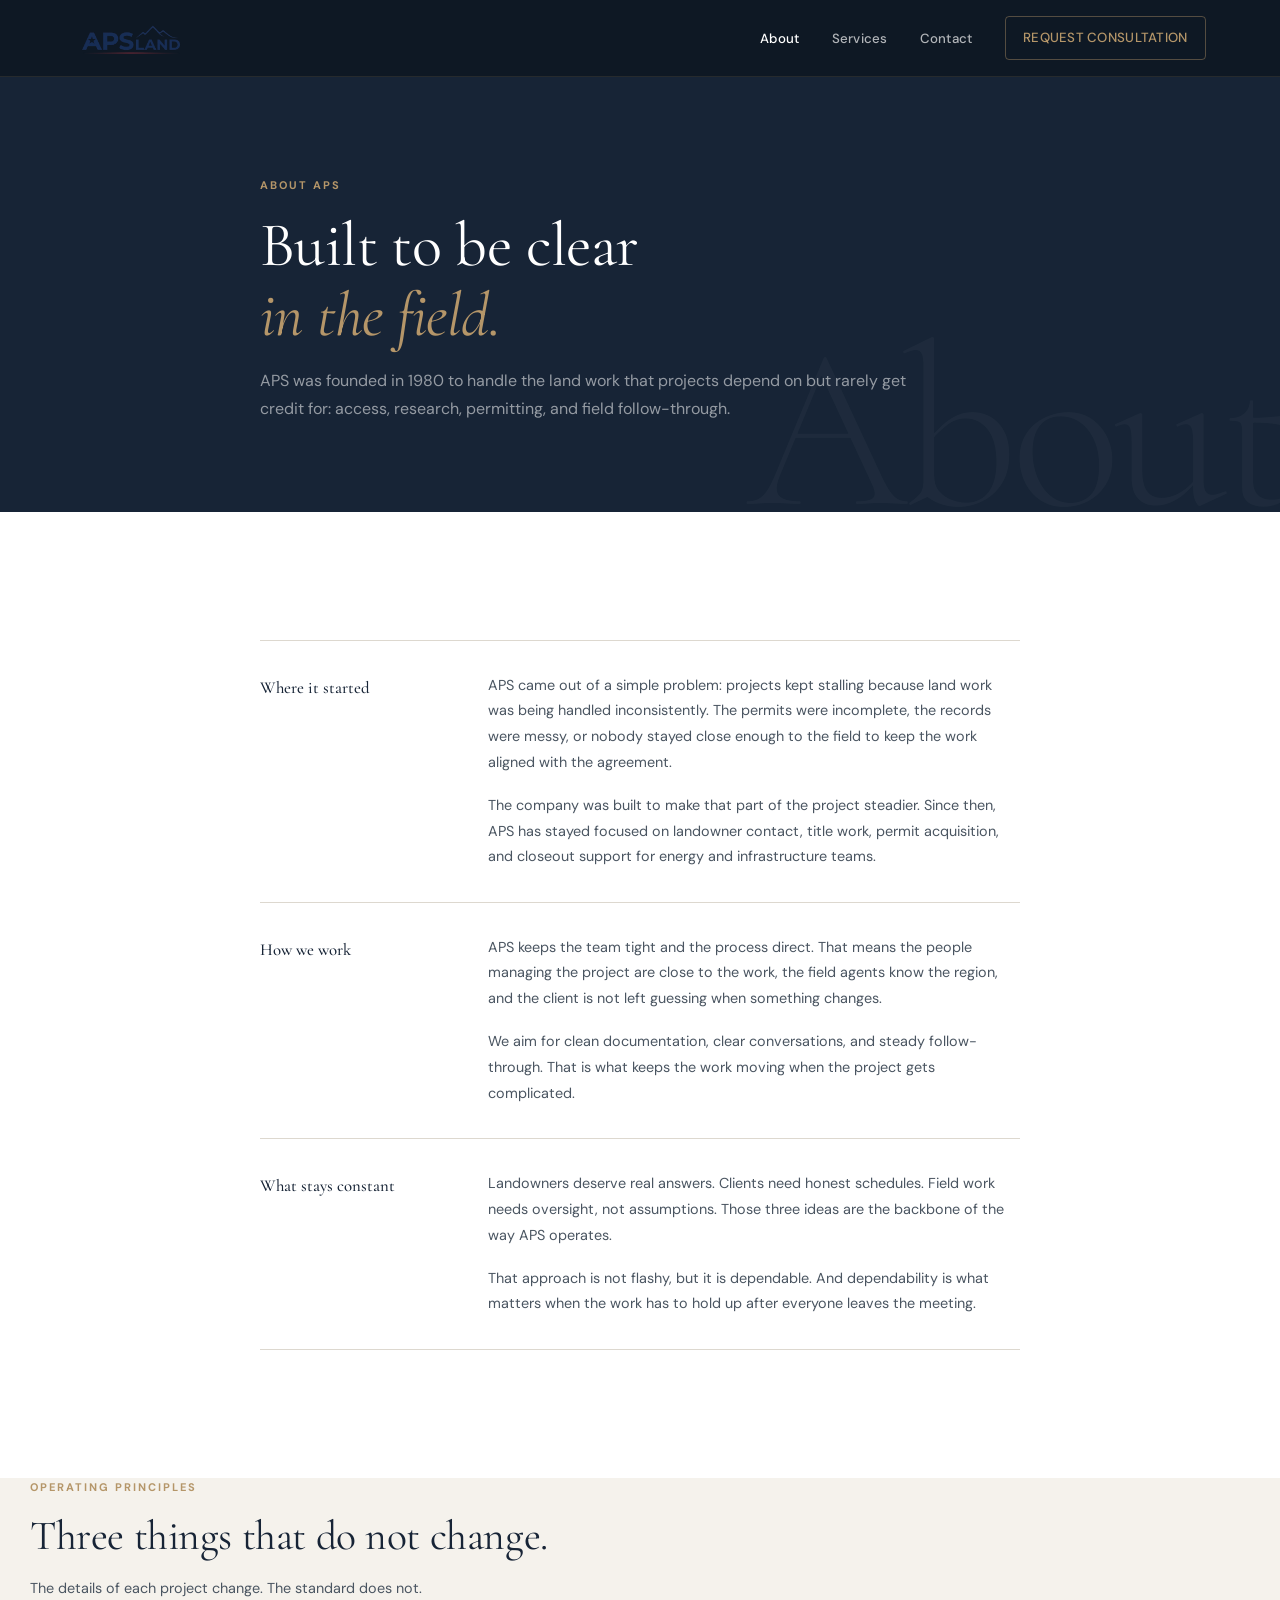
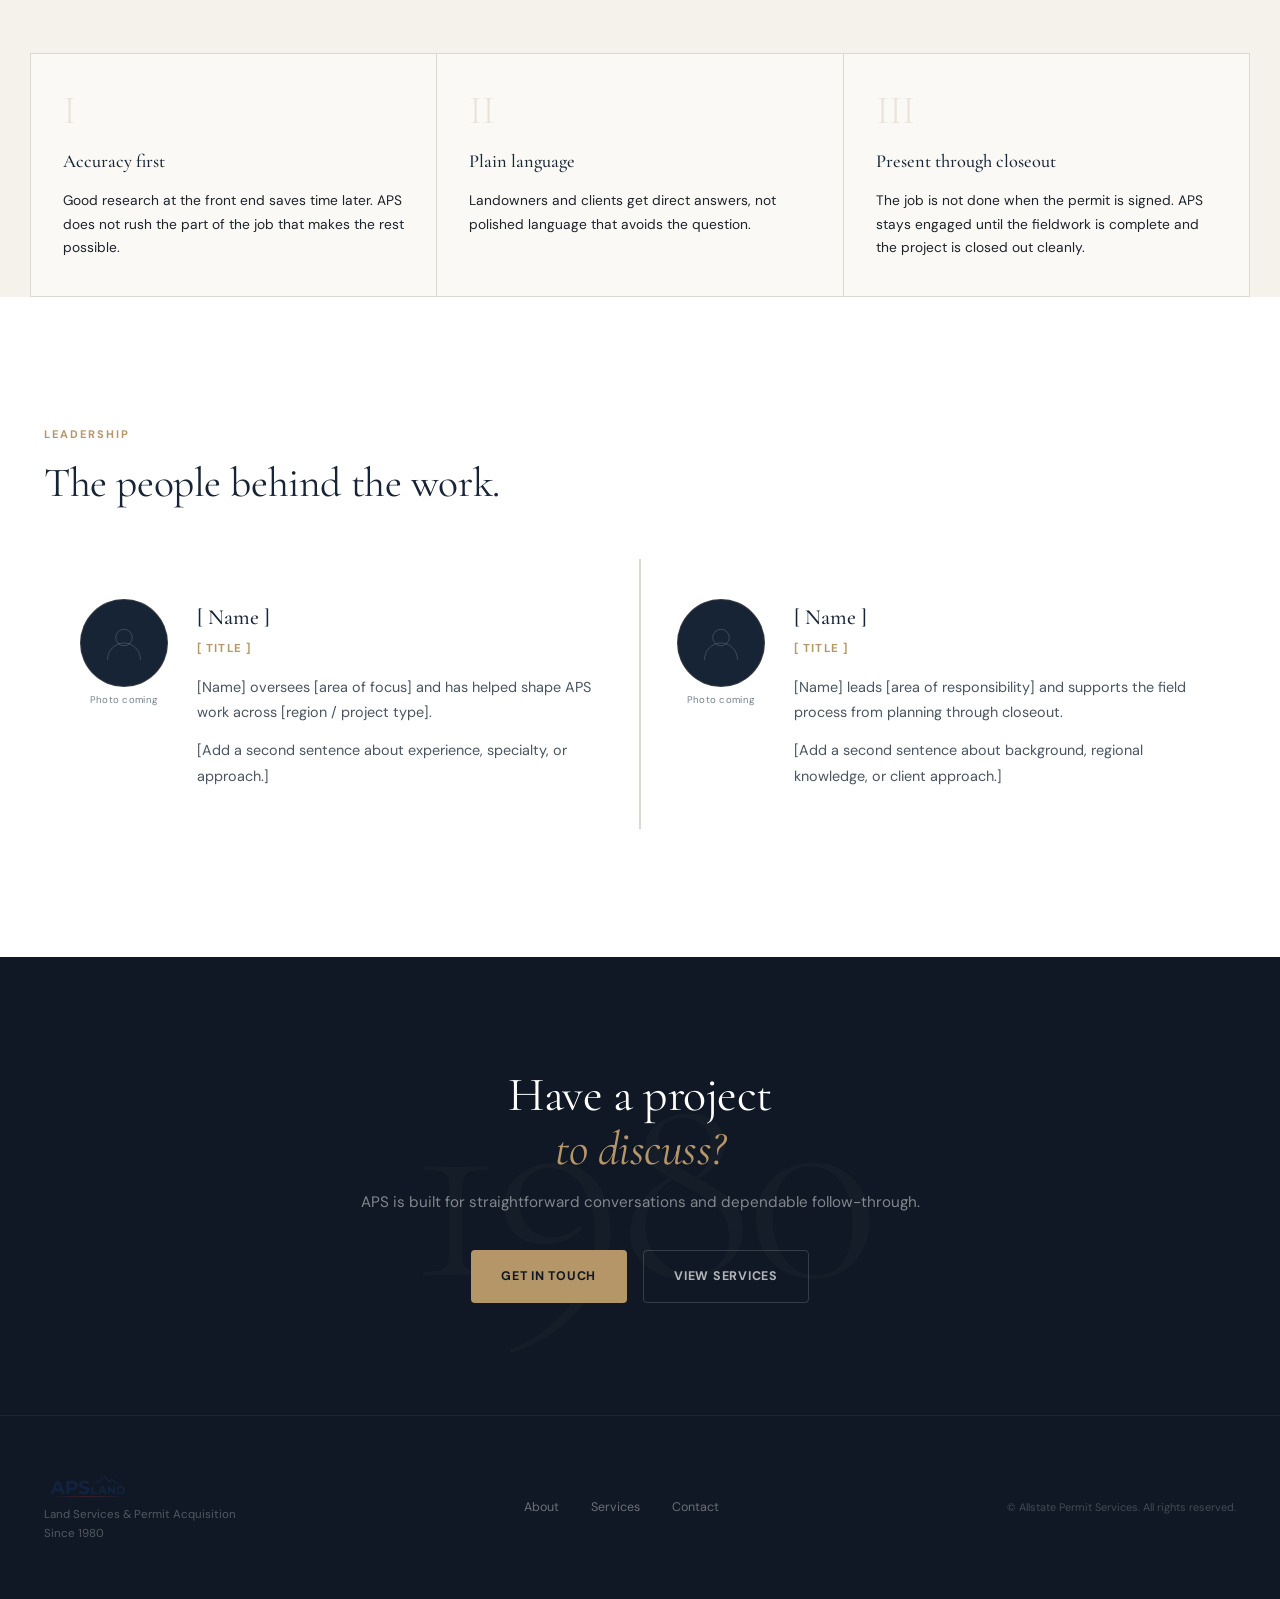
==== commit d21f5c13: "Add files via upload" ====
--- a/about.html
+++ b/about.html
@@ -7,13 +7,9 @@
 <link rel="stylesheet" href="style.css" />
 <link rel="preconnect" href="https://fonts.googleapis.com" />
 <link rel="preconnect" href="https://fonts.gstatic.com" crossorigin />
-<link href="https://fonts.googleapis.com/css2?family=Cormorant+Garamond:ital,wght@0,300;0,400;0,500;0,600;1,300;1,400;1,500&family=DM+Sans:wght@300;400;500;600&display=swap" rel="stylesheet" />
+<link href="https://fonts.googleapis.com/css2?family=Cormorant+Garamond:ital,wght@0,300;0,400;0,500;0,600;1,300;1,400;1,500&family=DM+Sans:wght@300;400;500;600;700&display=swap" rel="stylesheet" />
 </head>
 <body>
-
-<!-- ═══════════════════════════════════════
-  NAV
-════════════════════════════════════════ -->
 <header class="nav-wrap nav-scrolled" id="site-nav">
   <nav class="nav-inner">
     <a href="index.html" class="nav-logo" aria-label="APS Home">
@@ -23,146 +19,103 @@
       <li><a href="about.html" class="nav-active">About</a></li>
       <li><a href="services.html">Services</a></li>
       <li><a href="contact.html">Contact</a></li>
-      <li class="nav-cta-item">
-        <a href="contact.html" class="btn-nav-cta">Request Consultation</a>
-      </li>
+      <li class="nav-cta-item"><a href="contact.html" class="btn-nav-cta">Request Consultation</a></li>
     </ul>
-    <button class="nav-toggle" id="nav-toggle" aria-label="Open menu" aria-expanded="false">
-      <span></span><span></span><span></span>
-    </button>
+    <button class="nav-toggle" id="nav-toggle" aria-label="Open menu" aria-expanded="false"><span></span><span></span><span></span></button>
   </nav>
 </header>
 
-<!-- ═══════════════════════════════════════
-  PAGE HEADER
-════════════════════════════════════════ -->
-<section class="page-header" data-watermark="APS">
+<section class="page-header" data-watermark="About">
   <div class="page-header-inner">
     <span class="eyebrow">About APS</span>
     <h1 class="page-title">
-      Four decades of showing up<br>
-      <em>and following through.</em>
+      Built to be clear<br />
+      <em>in the field.</em>
     </h1>
     <p class="page-intro">
-      Allstate Permit Services has been doing this work since 1980 — long before anyone called it "land services." Here's how we got here, and how we work.
+      APS was founded in 1980 to handle the land work that projects depend on but rarely get credit for: access, research, permitting, and field follow-through.
     </p>
   </div>
 </section>
 
-<!-- ═══════════════════════════════════════
-  COMPANY STORY
-════════════════════════════════════════ -->
 <section class="about-story" aria-label="Company story">
   <div class="story-blocks">
-
     <div class="story-block">
-      <h2 class="story-heading">How it started</h2>
+      <h2 class="story-heading">Where it started</h2>
       <div class="story-text">
-        <p>
-          Allstate Permit Services was founded in 1980, during a period when the energy industry was expanding rapidly across the country and the work of securing landowner access — the step that makes any survey or pipeline possible — was still largely improvised. There was no standard playbook. Projects stalled because agents didn't have the right background, because landowners weren't given straight answers, or because nobody stayed on-site long enough to make sure the work matched the agreement.
-        </p>
-        <p>
-          APS was built to solve that specific problem. Not just to acquire permits, but to manage the relationship between energy companies and the landowners whose property they depend on — doing it carefully, doing it right, and doing it in a way that held up once the crews arrived.
-        </p>
-        <p>
-          The work is quieter than the projects it enables. You won't see the APS name on a pipeline or a seismic report. But the access agreements, the title research, the signed permits, and the field oversight that allow those projects to run — that's what we've been doing since 1980.
-        </p>
+        <p>APS came out of a simple problem: projects kept stalling because land work was being handled inconsistently. The permits were incomplete, the records were messy, or nobody stayed close enough to the field to keep the work aligned with the agreement.</p>
+        <p>The company was built to make that part of the project steadier. Since then, APS has stayed focused on landowner contact, title work, permit acquisition, and closeout support for energy and infrastructure teams.</p>
       </div>
     </div>
 
     <div class="story-block">
       <h2 class="story-heading">How we work</h2>
       <div class="story-text">
-        <p>
-          APS is a mid-sized firm. That's intentional. We're large enough to staff multi-state projects and handle everything a major seismic or infrastructure client needs — and small enough that the people managing your project are the same people you talk to when something comes up.
-        </p>
-        <p>
-          Our field agents are experienced contractors we've worked with for years. We don't put unfamiliar faces into sensitive landowner situations. The agents who knock on doors have done it before, in similar regions, on similar project types. They know how to explain a vibroseis survey to a fourth-generation rancher who has every reason to say no.
-        </p>
-        <p>
-          We also stay present during fieldwork — something most permit firms don't do. If a crew deviates from the agreed access route, damages a fence line, or leaves a gate open, we hear about it before the landowner calls your office. That part of our work doesn't show up on a service list, but it matters more than almost anything else we do.
-        </p>
+        <p>APS keeps the team tight and the process direct. That means the people managing the project are close to the work, the field agents know the region, and the client is not left guessing when something changes.</p>
+        <p>We aim for clean documentation, clear conversations, and steady follow-through. That is what keeps the work moving when the project gets complicated.</p>
       </div>
     </div>
 
     <div class="story-block">
-      <h2 class="story-heading">What we stand for</h2>
+      <h2 class="story-heading">What stays constant</h2>
       <div class="story-text">
-        <p>
-          Landowners aren't obstacles. They're people with a legal right to understand what's happening on their property — and a legitimate interest in being treated with respect. We've always operated on that principle. It's why the same clients have been calling us back for decades.
-        </p>
-        <p>
-          When a landowner asks what the crew is going to do, what they'll leave behind, and what happens if something goes wrong — they deserve a real answer. We give one. Honesty is the foundation of every access agreement we've ever negotiated, and it's the only reason those agreements hold up in the field.
-        </p>
+        <p>Landowners deserve real answers. Clients need honest schedules. Field work needs oversight, not assumptions. Those three ideas are the backbone of the way APS operates.</p>
+        <p>That approach is not flashy, but it is dependable. And dependability is what matters when the work has to hold up after everyone leaves the meeting.</p>
       </div>
     </div>
-
   </div>
 </section>
 
-<!-- ═══════════════════════════════════════
-  PRINCIPLES — three-column grid
-════════════════════════════════════════ -->
 <section class="principles-section" aria-labelledby="principles-heading">
   <div class="principles-inner">
     <div class="principles-header">
-      <span class="eyebrow">How We Operate</span>
-      <h2 class="principles-title" id="principles-heading">The things that don't change.</h2>
-      <p class="principles-sub">Clients, project types, and states come and go. These three things have defined how we work since 1980.</p>
+      <span class="eyebrow">Operating principles</span>
+      <h2 class="principles-title" id="principles-heading">Three things that do not change.</h2>
+      <p class="principles-sub">The details of each project change. The standard does not.</p>
     </div>
 
     <div class="principles-grid">
       <div class="principle-item">
         <span class="principle-num">I</span>
-        <h3 class="principle-title">Accuracy before speed</h3>
-        <p class="principle-desc">Getting the research right at the start is faster than fixing access disputes mid-project. We don't cut corners on title research, and we don't hand over a permit package until we're confident it'll hold up in the field.</p>
+        <h3 class="principle-title">Accuracy first</h3>
+        <p class="principle-desc">Good research at the front end saves time later. APS does not rush the part of the job that makes the rest possible.</p>
       </div>
       <div class="principle-item">
         <span class="principle-num">II</span>
-        <h3 class="principle-title">Honest with landowners</h3>
-        <p class="principle-desc">A landowner who understands exactly what's happening on their property — and trusts that what they're told is what will happen — is a landowner who says yes. We've never built our practice on pressure or fine print.</p>
+        <h3 class="principle-title">Plain language</h3>
+        <p class="principle-desc">Landowners and clients get direct answers, not polished language that avoids the question.</p>
       </div>
       <div class="principle-item">
         <span class="principle-num">III</span>
         <h3 class="principle-title">Present through closeout</h3>
-        <p class="principle-desc">A signed permit isn't a finished job. We stay present during field operations and don't consider a project closed until the property is restored and every outstanding claim is settled. The client's reputation depends on it.</p>
+        <p class="principle-desc">The job is not done when the permit is signed. APS stays engaged until the fieldwork is complete and the project is closed out cleanly.</p>
       </div>
     </div>
   </div>
 </section>
 
-<!-- ═══════════════════════════════════════
-  LEADERSHIP
-════════════════════════════════════════ -->
 <section class="leadership-section" aria-labelledby="leadership-heading">
   <div class="leadership-inner">
     <div class="leadership-header">
       <span class="eyebrow">Leadership</span>
-      <h2 class="leadership-title" id="leadership-heading">
-        The people<br><em>behind the work.</em>
-      </h2>
+      <h2 class="leadership-title" id="leadership-heading">The people behind the work.</h2>
     </div>
 
     <div class="leadership-grid">
-
       <div class="leader-card">
         <div class="leader-photo-slot" aria-label="Photo placeholder">
           <svg viewBox="0 0 64 64" fill="none" xmlns="http://www.w3.org/2000/svg" aria-hidden="true">
-            <circle cx="32" cy="24" r="12" stroke="currentColor" stroke-width="1.25"/>
-            <path d="M8 56c0-13.255 10.745-24 24-24s24 10.745 24 24" stroke="currentColor" stroke-width="1.25" stroke-linecap="round"/>
+            <circle cx="32" cy="24" r="12" stroke="currentColor" stroke-width="1.25" />
+            <path d="M8 56c0-13.255 10.745-24 24-24s24 10.745 24 24" stroke="currentColor" stroke-width="1.25" stroke-linecap="round" />
           </svg>
           <span class="photo-note">Photo coming</span>
         </div>
         <div class="leader-info">
           <h3 class="leader-name">[ Name ]</h3>
-          <p class="leader-role">[ Title / Managing Partner ]</p>
+          <p class="leader-role">[ Title ]</p>
           <div class="leader-bio">
-            <p>
-              [Name] has been with Allstate Permit Services since [year], overseeing [area of focus]. With [X] years of experience in [industry context], [he/she] brings [key expertise] to every project APS takes on.
-            </p>
-            <p>
-              [One additional sentence about background, regional expertise, or defining approach.]
-            </p>
+            <p>[Name] oversees [area of focus] and has helped shape APS work across [region / project type].</p>
+            <p>[Add a second sentence about experience, specialty, or approach.]</p>
           </div>
         </div>
       </div>
@@ -170,38 +123,28 @@
       <div class="leader-card">
         <div class="leader-photo-slot" aria-label="Photo placeholder">
           <svg viewBox="0 0 64 64" fill="none" xmlns="http://www.w3.org/2000/svg" aria-hidden="true">
-            <circle cx="32" cy="24" r="12" stroke="currentColor" stroke-width="1.25"/>
-            <path d="M8 56c0-13.255 10.745-24 24-24s24 10.745 24 24" stroke="currentColor" stroke-width="1.25" stroke-linecap="round"/>
+            <circle cx="32" cy="24" r="12" stroke="currentColor" stroke-width="1.25" />
+            <path d="M8 56c0-13.255 10.745-24 24-24s24 10.745 24 24" stroke="currentColor" stroke-width="1.25" stroke-linecap="round" />
           </svg>
           <span class="photo-note">Photo coming</span>
         </div>
         <div class="leader-info">
           <h3 class="leader-name">[ Name ]</h3>
-          <p class="leader-role">[ Title / Managing Partner ]</p>
+          <p class="leader-role">[ Title ]</p>
           <div class="leader-bio">
-            <p>
-              [Name] joined APS in [year] and leads [area of responsibility]. [His/Her] background in [relevant field] has shaped how APS approaches [key aspect of the work — e.g., landowner negotiations, project logistics, field oversight].
-            </p>
-            <p>
-              [One additional sentence about particular approach or regional expertise.]
-            </p>
+            <p>[Name] leads [area of responsibility] and supports the field process from planning through closeout.</p>
+            <p>[Add a second sentence about background, regional knowledge, or client approach.]</p>
           </div>
         </div>
       </div>
-
     </div>
   </div>
 </section>
 
-<!-- ═══════════════════════════════════════
-  CTA BAND
-════════════════════════════════════════ -->
 <section class="cta-band" aria-label="Contact APS">
   <div class="container-narrow">
-    <h2 class="cta-headline">
-      Have a project<br><em>to discuss?</em>
-    </h2>
-    <p class="cta-sub">We're straightforward to reach and quick to respond.</p>
+    <h2 class="cta-headline">Have a project<br /><em>to discuss?</em></h2>
+    <p class="cta-sub">APS is built for straightforward conversations and dependable follow-through.</p>
     <div class="cta-actions">
       <a href="contact.html" class="btn-primary">Get in Touch</a>
       <a href="services.html" class="btn-ghost">View Services</a>
@@ -209,14 +152,11 @@
   </div>
 </section>
 
-<!-- ═══════════════════════════════════════
-  FOOTER
-════════════════════════════════════════ -->
 <footer class="site-footer">
   <div class="footer-inner">
     <div class="footer-brand">
       <img src="logo.png" alt="Allstate Permit Services" class="footer-logo" />
-      <p class="footer-tagline">Land Services &amp; Permit Acquisition<br>Since 1980</p>
+      <p class="footer-tagline">Land Services &amp; Permit Acquisition<br />Since 1980</p>
     </div>
     <nav class="footer-nav" aria-label="Footer navigation">
       <a href="about.html">About</a>
--- a/style.css
+++ b/style.css
@@ -1,397 +1,254 @@
-/* ═══════════════════════════════════════════════════════════════
-   APS LAND — PREMIUM REDESIGN STYLESHEET
-   Palette: Deep Navy #18263A | Antique Brass #B89A6E | Warm Cream #F4F1EB | Slate #8A9BAD
-   Type: Cormorant Garamond (display, with true italic) / DM Sans (body)
-   Signature: Full-bleed cinematic hero with bottom-anchored headline;
-              large isolated stat numbers; hairline rule system
-════════════════════════════════════════════════════════════════ */
-
-/* ─── RESET & BASE ─── */
 *, *::before, *::after { box-sizing: border-box; margin: 0; padding: 0; }
 
 :root {
-  --navy:       #18263A;
-  --navy-mid:   #1F3049;
-  --navy-deep:  #0F1A26;
-  --brass:      #B89A6E;
-  --brass-light:#D4BC98;
-  --brass-dim:  rgba(184,154,110,0.18);
-  --cream:      #F4F1EB;
-  --cream-dark: #EAE6DD;
-  --white:      #FFFFFF;
-  --text:       #1E1E1E;
-  --text-mid:   #484848;
-  --text-muted: #787878;
-  --rule:       #DDD9D1;
-  --rule-dark:  rgba(255,255,255,0.08);
-
-  --font-display: 'Cormorant Garamond', 'Playfair Display', Georgia, serif;
-  --font-body:    'DM Sans', 'Inter', system-ui, sans-serif;
-
-  --max-w:        1200px;
+  --navy: #172436;
+  --navy-mid: #20324a;
+  --navy-deep: #0f1824;
+  --brass: #b59669;
+  --brass-light: #ceb28c;
+  --brass-dim: rgba(181, 150, 105, 0.14);
+  --cream: #f5f2ec;
+  --cream-dark: #ebe6de;
+  --white: #ffffff;
+  --text: #1d232b;
+  --text-mid: #4a5561;
+  --text-muted: #74808d;
+  --rule: #ddd8cf;
+  --rule-dark: rgba(255,255,255,0.08);
+  --shadow: 0 18px 50px rgba(15, 24, 36, 0.1);
+  --font-display: 'Cormorant Garamond', Georgia, serif;
+  --font-body: 'DM Sans', system-ui, sans-serif;
+  --max-w: 1220px;
   --max-w-narrow: 760px;
-  --gutter:       clamp(1.5rem, 5vw, 3rem);
-
-  --radius:    3px;
-  --radius-lg: 6px;
-  --ease:      cubic-bezier(0.25, 0.1, 0.25, 1);
-  --transition: 0.22s var(--ease);
+  --gutter: clamp(1.25rem, 4vw, 2.75rem);
+  --radius: 4px;
+  --radius-lg: 8px;
+  --transition: 0.22s cubic-bezier(0.25, 0.1, 0.25, 1);
 }
 
 html { scroll-behavior: smooth; }
-
 body {
   font-family: var(--font-body);
+  color: var(--text);
+  background: var(--white);
   font-size: 1rem;
   line-height: 1.72;
-  color: var(--text);
-  background: var(--white);
   -webkit-font-smoothing: antialiased;
   -moz-osx-font-smoothing: grayscale;
 }
-
 img { display: block; max-width: 100%; }
 a { color: inherit; text-decoration: none; }
-
-/* ─── LAYOUT HELPERS ─── */
-.container {
-  max-width: var(--max-w);
+button, input, textarea { font: inherit; }
+textarea { resize: vertical; }
+
+.container, .container-narrow {
   margin: 0 auto;
   padding: 0 var(--gutter);
 }
-
-.container-narrow {
-  max-width: var(--max-w-narrow);
-  margin: 0 auto;
-  padding: 0 var(--gutter);
-}
-
+.container { max-width: var(--max-w); }
+.container-narrow { max-width: var(--max-w-narrow); }
 .eyebrow {
-  font-family: var(--font-body);
-  font-size: 0.68rem;
-  font-weight: 600;
+  display: block;
+  margin-bottom: 1rem;
+  color: var(--brass);
+  font-size: 0.69rem;
+  font-weight: 700;
   letter-spacing: 0.18em;
   text-transform: uppercase;
-  color: var(--brass);
-  display: block;
-  margin-bottom: 1.1rem;
-}
-
-/* ═══════════════════════════════════════════════════════════════
-   NAVIGATION
-════════════════════════════════════════════════════════════════ */
+}
+
 .nav-wrap {
   position: fixed;
-  top: 0; left: 0; right: 0;
+  inset: 0 0 auto 0;
   z-index: 100;
+  border-bottom: 1px solid transparent;
   transition: background var(--transition), border-color var(--transition);
-  border-bottom: 1px solid transparent;
-}
-
+}
 .nav-wrap.nav-scrolled {
-  background: rgba(15, 26, 38, 0.96);
+  background: rgba(15, 24, 36, 0.96);
   backdrop-filter: blur(12px);
   -webkit-backdrop-filter: blur(12px);
-  border-bottom-color: rgba(184,154,110,0.12);
-}
-
+  border-bottom-color: rgba(181, 150, 105, 0.14);
+}
 .nav-inner {
   max-width: var(--max-w);
   margin: 0 auto;
   padding: 0 var(--gutter);
-  height: 72px;
+  height: 76px;
   display: flex;
   align-items: center;
   justify-content: space-between;
+  gap: 1.75rem;
+}
+.logo-img { height: 34px; width: auto; }
+.nav-links {
+  list-style: none;
+  display: flex;
+  align-items: center;
   gap: 2rem;
 }
-
-.logo-img { height: 34px; width: auto; }
-
-.nav-links {
-  display: flex;
-  align-items: center;
-  gap: 2.25rem;
-  list-style: none;
-}
-
 .nav-links a {
-  font-size: 0.82rem;
+  color: rgba(255,255,255,0.68);
+  font-size: 0.83rem;
   font-weight: 500;
   letter-spacing: 0.02em;
-  color: rgba(255,255,255,0.65);
   transition: color var(--transition);
 }
-
-.nav-links a:hover,
-.nav-links a.nav-active {
-  color: var(--white);
-}
-
+.nav-links a:hover, .nav-links a.nav-active { color: var(--white); }
+.btn-nav-cta, .btn-primary, .btn-ghost, .btn-hero-primary {
+  display: inline-flex;
+  align-items: center;
+  justify-content: center;
+  gap: 0.5rem;
+  border-radius: var(--radius);
+  text-transform: uppercase;
+  letter-spacing: 0.06em;
+  font-size: 0.78rem;
+  font-weight: 700;
+}
 .btn-nav-cta {
-  font-size: 0.75rem;
-  font-weight: 600;
-  letter-spacing: 0.06em;
-  text-transform: uppercase;
-  padding: 0.55rem 1.25rem;
-  border: 1px solid rgba(184,154,110,0.45);
-  border-radius: var(--radius);
+  padding: 0.58rem 1.1rem;
+  border: 1px solid rgba(181, 150, 105, 0.42);
   color: var(--brass) !important;
   transition: background var(--transition), color var(--transition), border-color var(--transition);
 }
-
-.btn-nav-cta:hover {
-  background: var(--brass);
-  color: var(--navy-deep) !important;
-  border-color: var(--brass);
-}
-
-.nav-toggle {
-  display: none;
-  flex-direction: column;
-  gap: 5px;
-  background: none;
-  border: none;
-  cursor: pointer;
-  padding: 4px;
-}
-
-.nav-toggle span {
-  display: block;
-  width: 22px;
-  height: 1.5px;
-  background: var(--white);
-  border-radius: 2px;
-  transition: transform var(--transition), opacity var(--transition);
-}
-
-/* ═══════════════════════════════════════════════════════════════
-   HERO — CINEMATIC FULL-BLEED
-════════════════════════════════════════════════════════════════ */
+.btn-nav-cta:hover { background: var(--brass); color: var(--navy-deep) !important; border-color: var(--brass); }
+.nav-toggle { display: none; background: none; border: 0; padding: 4px; cursor: pointer; flex-direction: column; gap: 5px; }
+.nav-toggle span { width: 22px; height: 1.5px; border-radius: 99px; background: var(--white); display: block; }
+
 .hero {
   position: relative;
+  min-height: 100svh;
+  max-height: 940px;
   height: 100svh;
-  min-height: 600px;
-  max-height: 920px;
   overflow: hidden;
   background: var(--navy-deep);
 }
-
-.hero-video {
-  position: absolute;
-  inset: 0;
-  width: 100%;
-  height: 100%;
-  object-fit: cover;
-  opacity: 0.38;
-  transform: scale(1.02); /* slight over-crop to avoid letterbox */
-}
-
-/* Cinematic vignette — gradient from all edges */
+.hero-video { position: absolute; inset: 0; width: 100%; height: 100%; object-fit: cover; opacity: 0.38; transform: scale(1.02); }
 .hero-vignette {
   position: absolute;
   inset: 0;
   z-index: 2;
   pointer-events: none;
   background:
-    linear-gradient(to bottom, rgba(15,26,38,0.65) 0%, transparent 30%),
-    linear-gradient(to top, rgba(15,26,38,0.95) 0%, transparent 55%),
-    linear-gradient(to right, rgba(15,26,38,0.3) 0%, transparent 50%);
-}
-
-/* Content anchored bottom-left — Quanta / cinematic style */
+    linear-gradient(to bottom, rgba(15,24,36,0.6), transparent 30%),
+    linear-gradient(to top, rgba(15,24,36,0.94), transparent 58%),
+    linear-gradient(to right, rgba(15,24,36,0.42), transparent 52%);
+}
 .hero-content {
   position: absolute;
   inset: 0;
   z-index: 3;
+  max-width: calc(var(--max-w) + var(--gutter) * 2);
+  margin: 0 auto;
+  padding: clamp(3rem, 8vw, 5.5rem) var(--gutter);
   display: flex;
   flex-direction: column;
   justify-content: flex-end;
-  padding: clamp(3rem, 8vw, 5.5rem) var(--gutter);
-  max-width: calc(var(--max-w) + var(--gutter) * 2);
-  margin: 0 auto;
-  left: 0; right: 0;
-}
-
+}
 .hero-headline {
-  font-family: var(--font-display);
-  font-size: clamp(3rem, 7.5vw, 5.5rem);
+  max-width: 720px;
+  margin-bottom: 1.5rem;
+  color: var(--white);
+  font-family: var(--font-display);
+  font-size: clamp(3rem, 7vw, 5.6rem);
   font-weight: 400;
-  line-height: 1.05;
-  color: var(--white);
-  margin-bottom: 1.75rem;
-  max-width: 700px;
+  line-height: 1.03;
   letter-spacing: -0.01em;
 }
-
-.hero-headline em {
-  font-style: italic;
-  color: var(--brass-light);
-}
-
+.hero-headline em { color: var(--brass-light); font-style: italic; }
 .hero-sub {
-  font-size: clamp(0.95rem, 1.5vw, 1.1rem);
-  color: rgba(255,255,255,0.52);
-  max-width: 440px;
-  line-height: 1.65;
-  margin-bottom: 2.25rem;
-  font-weight: 400;
-}
-
-.hero-actions {
-  display: flex;
-  gap: 1rem;
-  align-items: center;
-  flex-wrap: wrap;
-}
-
+  max-width: 470px;
+  margin-bottom: 2rem;
+  color: rgba(255,255,255,0.58);
+  font-size: clamp(0.96rem, 1.5vw, 1.1rem);
+  line-height: 1.68;
+}
+.hero-actions { display: flex; align-items: center; gap: 1rem; flex-wrap: wrap; }
 .btn-hero-primary {
-  display: inline-block;
-  font-size: 0.8rem;
-  font-weight: 600;
-  letter-spacing: 0.06em;
-  text-transform: uppercase;
-  padding: 0.9rem 2rem;
+  padding: 0.92rem 1.9rem;
   background: var(--brass);
   color: var(--navy-deep);
-  border-radius: var(--radius);
-  transition: background var(--transition), transform var(--transition);
-}
-
-.btn-hero-primary:hover {
-  background: var(--brass-light);
-  transform: translateY(-2px);
-}
-
+  transition: transform var(--transition), background var(--transition);
+}
+.btn-hero-primary:hover { background: var(--brass-light); transform: translateY(-1px); }
 .btn-hero-ghost {
-  display: inline-flex;
-  align-items: center;
-  gap: 0.5rem;
+  color: rgba(255,255,255,0.7);
   font-size: 0.82rem;
   font-weight: 500;
-  color: rgba(255,255,255,0.6);
-  transition: color var(--transition);
-}
-
-.btn-hero-ghost:hover { color: var(--white); }
-
-.btn-hero-ghost::after {
-  content: '→';
-  transition: transform var(--transition);
-}
-
-.btn-hero-ghost:hover::after { transform: translateX(3px); }
-
-/* Founding year stamp — bottom right corner */
+  letter-spacing: 0.02em;
+}
+.btn-hero-ghost::after, .btn-text-link::after { content: '→'; transition: transform var(--transition); }
+.btn-hero-ghost:hover, .btn-text-link:hover { color: var(--navy); }
+.btn-hero-ghost:hover::after, .btn-text-link:hover::after { transform: translateX(3px); }
 .hero-stamp {
   position: absolute;
-  bottom: clamp(2rem, 5vw, 3.5rem);
   right: var(--gutter);
+  bottom: clamp(2rem, 5vw, 3.2rem);
   z-index: 3;
-  text-align: right;
   pointer-events: none;
 }
-
 .hero-stamp-year {
+  color: rgba(255,255,255,0.05);
   font-family: var(--font-display);
   font-size: clamp(4rem, 10vw, 7rem);
   font-weight: 300;
-  color: rgba(255,255,255,0.04);
   line-height: 1;
-  letter-spacing: -0.02em;
-  display: block;
-}
-
-/* ═══════════════════════════════════════════════════════════════
-   LANDOWNER SIGNPOST BAR
-════════════════════════════════════════════════════════════════ */
+  letter-spacing: -0.03em;
+}
+
 .landowner-bar {
+  padding: 0.85rem var(--gutter);
   background: var(--navy-mid);
-  padding: 0.85rem var(--gutter);
+  border-bottom: 1px solid rgba(181,150,105,0.12);
   text-align: center;
-  border-bottom: 1px solid rgba(184,154,110,0.1);
-}
-
-.landowner-bar p {
-  font-size: 0.78rem;
-  color: rgba(255,255,255,0.5);
-  letter-spacing: 0.01em;
-}
-
-.landowner-bar a {
-  color: var(--brass);
-  text-decoration: underline;
-  text-underline-offset: 3px;
-  text-decoration-color: rgba(184,154,110,0.4);
-  transition: color var(--transition);
-}
-
+}
+.landowner-bar p { color: rgba(255,255,255,0.55); font-size: 0.78rem; }
+.landowner-bar a { color: var(--brass); text-decoration: underline; text-underline-offset: 3px; }
 .landowner-bar a:hover { color: var(--brass-light); }
 
-/* ═══════════════════════════════════════════════════════════════
-   OPENING STATEMENT — EDITORIAL PULL-QUOTE FEEL
-════════════════════════════════════════════════════════════════ */
-.mission {
-  padding: clamp(5rem, 10vw, 8rem) var(--gutter);
-  background: var(--white);
-}
-
+.mission { padding: clamp(5rem, 10vw, 8rem) var(--gutter); background: var(--white); }
 .mission-inner {
   max-width: var(--max-w-narrow);
   margin: 0 auto;
+  padding-left: 2rem;
   border-left: 2px solid var(--brass);
-  padding-left: 2.5rem;
-}
-
+}
 .mission-statement {
   font-family: var(--font-display);
-  font-size: clamp(1.5rem, 3.2vw, 2.2rem);
-  font-weight: 400;
-  line-height: 1.45;
+  font-size: clamp(1.55rem, 3.1vw, 2.25rem);
+  line-height: 1.38;
   color: var(--navy);
-  margin-bottom: 1.5rem;
-}
-
-.mission-sub {
-  font-size: 0.95rem;
-  color: var(--text-muted);
-  line-height: 1.75;
-  font-weight: 400;
-}
-
-/* ═══════════════════════════════════════════════════════════════
-   3-CARD SERVICES — TABLE LAYOUT (NO CARDS, JUST STRUCTURE)
-════════════════════════════════════════════════════════════════ */
-.services-preview {
-  padding: clamp(4rem, 9vw, 7rem) var(--gutter);
-  background: var(--cream);
-}
-
+  margin-bottom: 1.2rem;
+}
+.mission-sub { color: var(--text-muted); font-size: 0.96rem; line-height: 1.75; max-width: 56ch; }
+
+.services-preview, .full-capabilities, .primary-services, .process-full, .about-story, .leadership-section, .contact-section {
+  padding: clamp(5rem, 10vw, 8rem) var(--gutter);
+}
+.services-preview { background: var(--cream); }
+.services-preview-header, .section-header {
+  max-width: var(--max-w);
+  margin: 0 auto;
+}
 .services-preview-header {
-  max-width: var(--max-w);
-  margin: 0 auto;
   display: flex;
   align-items: flex-end;
   justify-content: space-between;
   gap: 2rem;
   padding-bottom: 2.5rem;
+  margin-bottom: 0;
   border-bottom: 1px solid var(--rule);
-  margin-bottom: 0;
-}
-
-.services-preview-title {
-  font-family: var(--font-display);
-  font-size: clamp(1.8rem, 4vw, 2.8rem);
+}
+.services-preview-title, .section-title, .process-title, .process-full-title, .principles-title, .leadership-title, .cta-headline, .page-title, .contact-title {
+  font-family: var(--font-display);
   font-weight: 400;
-  line-height: 1.15;
+  line-height: 1.12;
+  letter-spacing: -0.01em;
   color: var(--navy);
 }
-
-.services-preview-title em {
-  font-style: italic;
-  color: var(--brass);
-}
-
+.services-preview-title { font-size: clamp(1.8rem, 4vw, 2.8rem); }
+.services-preview-title em, .section-title em, .process-title em, .process-full-title em, .principles-title em, .leadership-title em, .cta-headline em, .page-title em { color: var(--brass); font-style: italic; }
 .services-trio {
   max-width: var(--max-w);
   margin: 0 auto;
@@ -399,473 +256,173 @@
   grid-template-columns: repeat(3, 1fr);
   border-left: 1px solid var(--rule);
 }
-
 .service-col {
-  padding: 2.75rem 2.5rem;
+  padding: 2.7rem 2.35rem;
   border-right: 1px solid var(--rule);
   border-bottom: 1px solid var(--rule);
-  position: relative;
   transition: background var(--transition);
 }
-
 .service-col:hover { background: var(--white); }
-
-.service-num {
+.service-num, .principle-num {
+  display: block;
+  margin-bottom: 1.25rem;
+  color: rgba(181,150,105,0.22);
   font-family: var(--font-display);
   font-size: 3rem;
   font-weight: 300;
-  color: rgba(184,154,110,0.2);
   line-height: 1;
-  margin-bottom: 1.5rem;
-  display: block;
-}
-
-.service-col-name {
-  font-family: var(--font-display);
-  font-size: 1.3rem;
+}
+.service-col-name, .cap-name, .step-name, .primary-service-name {
+  margin-bottom: 0.75rem;
+  color: var(--navy);
+  font-family: var(--font-display);
+  font-size: 1.25rem;
   font-weight: 500;
-  color: var(--navy);
-  margin-bottom: 1rem;
-  line-height: 1.25;
-}
-
-.service-col-desc {
-  font-size: 0.875rem;
-  line-height: 1.75;
+  line-height: 1.22;
+}
+.service-col-desc, .cap-desc, .step-desc, .primary-service-desc, .story-text p, .leader-bio p, .section-intro, .process-intro, .process-full-intro, .principles-sub, .page-intro, .contact-text, .contact-point-value, .form-note {
   color: var(--text-mid);
-  margin-bottom: 1.75rem;
-}
-
-.service-col-link {
+  font-size: 0.9rem;
+  line-height: 1.78;
+}
+.service-col-desc { margin-bottom: 1.5rem; }
+.service-col-link, .btn-text-link {
+  display: inline-flex;
+  align-items: center;
+  gap: 0.4rem;
+  color: var(--brass);
   font-size: 0.75rem;
-  font-weight: 600;
+  font-weight: 700;
   letter-spacing: 0.08em;
   text-transform: uppercase;
-  color: var(--brass);
-  display: inline-flex;
-  align-items: center;
-  gap: 0.4rem;
   transition: color var(--transition), gap var(--transition);
 }
-
 .service-col-link:hover { color: var(--navy); gap: 0.7rem; }
-
-.services-preview-footer {
-  max-width: var(--max-w);
-  margin: 0 auto;
-  padding-top: 2rem;
-}
-
-/* ═══════════════════════════════════════════════════════════════
-   STATS — OVERSIZED NUMBERS, DARK
-════════════════════════════════════════════════════════════════ */
-.reach-section {
-  background: var(--navy);
-  padding: clamp(5rem, 10vw, 8rem) var(--gutter);
-}
-
+.services-preview-footer { max-width: var(--max-w); margin: 0 auto; padding-top: 2rem; }
+
+.reach-section { background: var(--navy); }
 .reach-inner {
   max-width: var(--max-w);
   margin: 0 auto;
   display: grid;
-  grid-template-columns: 1fr 1.5fr;
-  gap: 5rem;
-  align-items: center;
-}
-
-.reach-title {
-  font-family: var(--font-display);
-  font-size: clamp(1.8rem, 3.5vw, 2.75rem);
-  font-weight: 400;
-  line-height: 1.2;
-  color: var(--white);
-  margin-bottom: 3rem;
-}
-
-.reach-title em {
-  font-style: italic;
-  color: var(--brass);
-}
-
+  grid-template-columns: 1fr 1.25fr;
+  gap: 4.5rem;
+  align-items: center;
+}
+.reach-title { color: var(--white); font-size: clamp(1.8rem, 3.6vw, 2.8rem); margin-bottom: 2.5rem; }
+.reach-title em { color: var(--brass); }
 .stats-grid {
   display: grid;
-  grid-template-columns: 1fr 1fr;
-  gap: 0;
+  grid-template-columns: repeat(2, 1fr);
+  border-left: 1px solid var(--rule-dark);
   border-top: 1px solid var(--rule-dark);
-  border-left: 1px solid var(--rule-dark);
-}
-
+}
 .stat-item {
-  padding: 2rem 1.75rem;
+  padding: 1.9rem 1.6rem;
   border-right: 1px solid var(--rule-dark);
   border-bottom: 1px solid var(--rule-dark);
 }
-
 .stat-num {
-  font-family: var(--font-display);
-  font-size: clamp(2.8rem, 5.5vw, 4.5rem);
+  display: block;
+  margin-bottom: 0.35rem;
+  color: var(--white);
+  font-family: var(--font-display);
+  font-size: clamp(2.8rem, 5.5vw, 4.4rem);
   font-weight: 300;
-  color: var(--white);
   line-height: 1;
-  margin-bottom: 0.4rem;
-  display: block;
   letter-spacing: -0.02em;
 }
-
-.stat-sup {
-  font-size: 0.5em;
-  color: var(--brass);
-  vertical-align: super;
-  font-weight: 600;
-}
-
-.stat-label {
-  font-size: 0.72rem;
-  font-weight: 500;
-  letter-spacing: 0.1em;
-  text-transform: uppercase;
-  color: rgba(255,255,255,0.38);
-}
-
-/* Map col */
-.reach-map-col { position: relative; }
-
-.map-stage {
-  width: 100%;
-  aspect-ratio: 3/2;
-  border-radius: var(--radius-lg);
-  overflow: hidden;
-}
-
-.map-placeholder {
-  background: rgba(255,255,255,0.03);
-  border: 1px dashed rgba(184,154,110,0.25);
-  display: flex;
-  align-items: center;
-  justify-content: center;
-}
-
-.map-placeholder-inner {
-  text-align: center;
-  padding: 2rem;
-  color: rgba(255,255,255,0.25);
-}
-
-.map-ph-icon {
-  width: 56px;
-  height: auto;
-  margin: 0 auto 1rem;
-  color: rgba(184,154,110,0.35);
-}
-
-.map-ph-label {
-  font-size: 0.7rem;
-  font-weight: 600;
-  letter-spacing: 0.12em;
-  text-transform: uppercase;
-  color: rgba(184,154,110,0.5);
-  margin-bottom: 0.4rem;
-}
-
-.map-ph-sub {
-  font-size: 0.68rem;
-  line-height: 1.6;
-  color: rgba(255,255,255,0.2);
-}
-
-.map-ph-sub code {
-  font-family: monospace;
-  color: rgba(184,154,110,0.45);
-  background: rgba(184,154,110,0.07);
-  padding: 0.1em 0.35em;
-  border-radius: 2px;
-}
-
-/* ═══════════════════════════════════════════════════════════════
-   CLIENT MARQUEE
-════════════════════════════════════════════════════════════════ */
-.clients-section {
-  padding: clamp(3rem, 6vw, 5rem) var(--gutter);
-  background: var(--cream-dark);
-  text-align: center;
-  overflow: hidden;
-}
-
-.clients-label {
-  font-size: 0.66rem;
-  font-weight: 600;
-  letter-spacing: 0.18em;
-  text-transform: uppercase;
-  color: var(--text-muted);
-  margin-bottom: 1.75rem;
-}
-
-.marquee-wrap {
-  overflow: hidden;
-  margin-bottom: 1.25rem;
-  mask-image: linear-gradient(to right, transparent, black 12%, black 88%, transparent);
-  -webkit-mask-image: linear-gradient(to right, transparent, black 12%, black 88%, transparent);
-}
-
-.marquee-track {
-  display: inline-flex;
-  align-items: center;
-  animation: marquee 32s linear infinite;
-  white-space: nowrap;
-}
-
-@keyframes marquee {
-  from { transform: translateX(0); }
-  to   { transform: translateX(-50%); }
-}
-
+.stat-sup { color: var(--brass); font-size: 0.5em; vertical-align: super; font-weight: 700; }
+.stat-label { color: rgba(255,255,255,0.4); font-size: 0.72rem; font-weight: 700; letter-spacing: 0.1em; text-transform: uppercase; }
+.stats-note { margin-top: 1rem; color: rgba(255,255,255,0.38); font-size: 0.74rem; }
+.map-stage { width: 100%; aspect-ratio: 3/2; border-radius: var(--radius-lg); overflow: hidden; }
+.map-placeholder { display: flex; align-items: center; justify-content: center; background: rgba(255,255,255,0.03); border: 1px dashed rgba(181,150,105,0.25); }
+.map-placeholder-inner { text-align: center; padding: 2rem; color: rgba(255,255,255,0.22); }
+.map-ph-icon { width: 56px; height: auto; margin: 0 auto 1rem; color: rgba(181,150,105,0.35); }
+.map-ph-label { margin-bottom: 0.35rem; color: rgba(181,150,105,0.55); font-size: 0.7rem; font-weight: 700; letter-spacing: 0.12em; text-transform: uppercase; }
+.map-ph-sub { color: rgba(255,255,255,0.18); font-size: 0.72rem; line-height: 1.6; }
+
+.clients-section { padding: clamp(3rem, 6vw, 5rem) var(--gutter); background: var(--cream-dark); text-align: center; overflow: hidden; }
+.clients-label { margin-bottom: 1.7rem; color: var(--text-muted); font-size: 0.66rem; font-weight: 700; letter-spacing: 0.18em; text-transform: uppercase; }
+.marquee-wrap { overflow: hidden; mask-image: linear-gradient(to right, transparent, black 12%, black 88%, transparent); -webkit-mask-image: linear-gradient(to right, transparent, black 12%, black 88%, transparent); }
+.marquee-track { display: inline-flex; align-items: center; white-space: nowrap; animation: marquee 32s linear infinite; }
+@keyframes marquee { from { transform: translateX(0); } to { transform: translateX(-50%); } }
 .marquee-wrap:hover .marquee-track { animation-play-state: paused; }
-
-.client-name {
-  font-family: var(--font-display);
-  font-size: clamp(1rem, 2vw, 1.3rem);
-  font-weight: 400;
-  color: var(--navy);
-  padding: 0 1.75rem;
-  opacity: 0.45;
-  transition: opacity var(--transition);
-  letter-spacing: 0.01em;
-}
-
-.marquee-wrap:hover .client-name { opacity: 0.75; }
-
-.client-sep {
-  color: var(--brass);
-  font-size: 0.8rem;
-  opacity: 0.4;
-}
-
-.clients-note {
-  font-size: 0.73rem;
-  color: var(--text-muted);
-  font-style: italic;
-}
-
-/* ═══════════════════════════════════════════════════════════════
-   PROCESS TEASER — HOMEPAGE
-════════════════════════════════════════════════════════════════ */
-.process-teaser {
-  padding: clamp(5rem, 10vw, 8rem) var(--gutter);
-  background: var(--white);
-}
-
-.process-teaser-inner {
+.client-name { padding: 0 1.6rem; color: var(--navy); font-family: var(--font-display); font-size: clamp(1rem, 2vw, 1.3rem); opacity: 0.5; }
+.client-sep { color: var(--brass); opacity: 0.4; }
+.clients-note { margin-top: 1rem; color: var(--text-muted); font-size: 0.73rem; font-style: italic; }
+
+.process-teaser { background: var(--white); }
+.process-teaser-inner, .process-full-inner {
   max-width: var(--max-w);
   margin: 0 auto;
   display: grid;
   grid-template-columns: 280px 1fr;
-  gap: 5rem;
+  gap: 0 5rem;
   align-items: start;
 }
-
-.process-teaser-left {
-  position: sticky;
-  top: 96px;
-}
-
-.process-title {
-  font-family: var(--font-display);
-  font-size: clamp(1.8rem, 3.5vw, 2.6rem);
-  font-weight: 400;
-  line-height: 1.2;
-  color: var(--navy);
-  margin-bottom: 1.25rem;
-}
-
-.process-title em { font-style: italic; color: var(--brass); }
-
-.process-intro {
-  font-size: 0.9rem;
-  color: var(--text-muted);
-  line-height: 1.75;
-  margin-bottom: 2rem;
-}
-
-.process-steps {
-  display: flex;
-  flex-direction: column;
-}
-
-.process-step {
-  display: grid;
-  grid-template-columns: 3.5rem 1fr;
+.process-teaser-left, .process-sticky { position: sticky; top: 96px; }
+.process-title, .process-full-title, .principles-title, .leadership-title { font-size: clamp(1.8rem, 3.6vw, 2.6rem); margin-bottom: 1rem; }
+.process-intro, .process-full-intro { margin-bottom: 1.5rem; color: var(--text-muted); }
+.process-steps { display: flex; flex-direction: column; }
+.process-step, .timeline-step, .story-block, .primary-service {
+  display: grid;
+  grid-template-columns: auto 1fr;
   gap: 0 1.5rem;
   padding: 2rem 0;
   border-top: 1px solid var(--rule);
-}
-
-.process-step:last-child { border-bottom: 1px solid var(--rule); }
-
-.step-num {
-  font-family: var(--font-body);
-  font-size: 0.65rem;
-  font-weight: 700;
-  letter-spacing: 0.12em;
-  color: var(--brass);
-  padding-top: 0.35rem;
-}
-
-.step-name {
-  font-family: var(--font-display);
-  font-size: 1.15rem;
-  font-weight: 500;
-  color: var(--navy);
-  margin-bottom: 0.5rem;
-  line-height: 1.3;
-}
-
-.step-desc {
-  font-size: 0.875rem;
-  line-height: 1.75;
-  color: var(--text-mid);
-}
-
-/* ═══════════════════════════════════════════════════════════════
-   SHARED BUTTONS
-════════════════════════════════════════════════════════════════ */
+  align-items: start;
+}
+.process-step:last-child, .timeline-step:last-child, .story-block:last-child, .primary-service:last-child { border-bottom: 1px solid var(--rule); }
+.step-num { color: var(--brass); font-size: 0.65rem; font-weight: 700; letter-spacing: 0.12em; padding-top: 0.35rem; }
+.step-name { font-size: 1.15rem; }
+.step-desc { max-width: 62ch; }
+
 .btn-primary {
-  display: inline-block;
-  font-size: 0.8rem;
-  font-weight: 600;
-  letter-spacing: 0.05em;
-  text-transform: uppercase;
-  padding: 0.9rem 2rem;
+  padding: 0.92rem 1.9rem;
   background: var(--navy);
   color: var(--white);
-  border-radius: var(--radius);
   transition: background var(--transition), transform var(--transition);
 }
-
-.btn-primary:hover {
-  background: var(--navy-mid);
-  transform: translateY(-1px);
-}
-
+.btn-primary:hover { background: var(--navy-mid); transform: translateY(-1px); }
 .btn-ghost {
-  display: inline-block;
-  font-size: 0.8rem;
-  font-weight: 600;
-  letter-spacing: 0.05em;
-  text-transform: uppercase;
-  padding: 0.9rem 2rem;
+  padding: 0.92rem 1.9rem;
   border: 1px solid var(--rule);
   color: var(--navy);
-  border-radius: var(--radius);
   transition: border-color var(--transition), color var(--transition);
 }
-
-.btn-ghost:hover {
-  border-color: var(--navy);
-}
-
-.btn-text-link {
-  display: inline-flex;
-  align-items: center;
-  gap: 0.4rem;
-  font-size: 0.78rem;
-  font-weight: 600;
-  letter-spacing: 0.08em;
-  text-transform: uppercase;
-  color: var(--brass);
-  transition: color var(--transition), gap var(--transition);
-}
-
-.btn-text-link::after { content: '→'; }
-.btn-text-link:hover { color: var(--navy); gap: 0.65rem; }
-
-/* ═══════════════════════════════════════════════════════════════
-   CTA BAND
-════════════════════════════════════════════════════════════════ */
+.btn-ghost:hover { border-color: var(--navy); color: var(--navy); }
+.btn-text-link { padding: 0.2rem 0; }
+
 .cta-band {
-  background: var(--navy-deep);
-  padding: clamp(5rem, 10vw, 7rem) var(--gutter);
-  text-align: center;
   position: relative;
   overflow: hidden;
-}
-
-/* Subtle background texture */
+  padding: clamp(5rem, 10vw, 7rem) var(--gutter);
+  background: var(--navy-deep);
+  text-align: center;
+}
 .cta-band::before {
   content: '1980';
   position: absolute;
+  inset: 50% auto auto 50%;
+  transform: translate(-50%, -50%);
+  color: rgba(255,255,255,0.025);
   font-family: var(--font-display);
   font-size: 22vw;
   font-weight: 300;
-  color: rgba(255,255,255,0.025);
   line-height: 1;
-  top: 50%;
-  left: 50%;
-  transform: translate(-50%, -50%);
-  white-space: nowrap;
+  letter-spacing: -0.03em;
   pointer-events: none;
-  letter-spacing: -0.03em;
-}
-
-.cta-headline {
-  font-family: var(--font-display);
-  font-size: clamp(1.8rem, 4.5vw, 3rem);
-  font-weight: 400;
-  color: var(--white);
-  margin-bottom: 0.75rem;
-  position: relative;
-}
-
-.cta-headline em {
-  font-style: italic;
-  color: var(--brass-light);
-}
-
-.cta-sub {
-  font-size: 0.95rem;
-  color: rgba(255,255,255,0.45);
-  margin-bottom: 2.5rem;
-  max-width: 460px;
-  margin-left: auto;
-  margin-right: auto;
-  line-height: 1.7;
-  position: relative;
-}
-
-.cta-actions {
-  display: flex;
-  justify-content: center;
-  gap: 1rem;
-  flex-wrap: wrap;
-  position: relative;
-}
-
-.cta-band .btn-primary {
-  background: var(--brass);
-  color: var(--navy-deep);
-  border: none;
-}
-
+}
+.cta-headline { position: relative; margin-bottom: 0.75rem; color: var(--white); font-size: clamp(1.85rem, 4.3vw, 3rem); }
+.cta-sub { position: relative; max-width: 46rem; margin: 0 auto 2.2rem; color: rgba(255,255,255,0.48); font-size: 0.95rem; line-height: 1.72; }
+.cta-actions { position: relative; display: flex; justify-content: center; gap: 1rem; flex-wrap: wrap; }
+.cta-band .btn-primary { background: var(--brass); color: var(--navy-deep); }
 .cta-band .btn-primary:hover { background: var(--brass-light); }
-
-.cta-band .btn-ghost {
-  border-color: rgba(255,255,255,0.15);
-  color: rgba(255,255,255,0.6);
-}
-
-.cta-band .btn-ghost:hover {
-  border-color: rgba(255,255,255,0.4);
-  color: var(--white);
-}
-
-/* ═══════════════════════════════════════════════════════════════
-   FOOTER
-════════════════════════════════════════════════════════════════ */
-.site-footer {
-  background: var(--navy-deep);
-  border-top: 1px solid rgba(255,255,255,0.05);
-  padding: clamp(2.5rem, 5vw, 3.5rem) var(--gutter);
-}
-
+.cta-band .btn-ghost { border-color: rgba(255,255,255,0.16); color: rgba(255,255,255,0.68); }
+.cta-band .btn-ghost:hover { border-color: rgba(255,255,255,0.4); color: var(--white); }
+
+.site-footer { padding: clamp(2.5rem, 5vw, 3.5rem) var(--gutter); background: var(--navy-deep); border-top: 1px solid rgba(255,255,255,0.05); }
 .footer-inner {
   max-width: var(--max-w);
   margin: 0 auto;
@@ -875,628 +432,240 @@
   gap: 2rem;
   flex-wrap: wrap;
 }
-
 .footer-logo { height: 26px; width: auto; margin-bottom: 0.5rem; opacity: 0.55; }
-
-.footer-tagline {
-  font-size: 0.72rem;
-  line-height: 1.6;
-  color: rgba(255,255,255,0.28);
-}
-
-.footer-nav {
-  display: flex;
-  gap: 2.25rem;
-  flex-wrap: wrap;
-  align-items: center;
-}
-
-.footer-nav a {
-  font-size: 0.78rem;
-  color: rgba(255,255,255,0.38);
-  transition: color var(--transition);
-  letter-spacing: 0.01em;
-}
-
-.footer-nav a:hover { color: rgba(255,255,255,0.75); }
-
-.footer-legal {
-  font-size: 0.68rem;
-  color: rgba(255,255,255,0.2);
-}
-
-/* ═══════════════════════════════════════════════════════════════
-   PAGE HEADER — ABOUT + SERVICES
-════════════════════════════════════════════════════════════════ */
+.footer-tagline { color: rgba(255,255,255,0.28); font-size: 0.72rem; line-height: 1.6; }
+.footer-nav { display: flex; align-items: center; gap: 2rem; flex-wrap: wrap; }
+.footer-nav a { color: rgba(255,255,255,0.38); font-size: 0.78rem; }
+.footer-nav a:hover { color: rgba(255,255,255,0.8); }
+.footer-legal { color: rgba(255,255,255,0.22); font-size: 0.68rem; }
+
 .page-header {
+  position: relative;
+  overflow: hidden;
   padding: clamp(8rem, 16vw, 11rem) var(--gutter) clamp(3.5rem, 7vw, 5.5rem);
   background: var(--navy);
-  position: relative;
-  overflow: hidden;
-}
-
-/* Subtle large-type watermark */
+}
 .page-header::after {
   content: attr(data-watermark);
   position: absolute;
+  right: -0.05em;
+  bottom: -0.15em;
+  color: rgba(255,255,255,0.03);
   font-family: var(--font-display);
   font-size: 18vw;
   font-weight: 300;
-  color: rgba(255,255,255,0.028);
   line-height: 1;
-  right: -0.05em;
-  bottom: -0.15em;
-  white-space: nowrap;
+  letter-spacing: -0.03em;
   pointer-events: none;
-  letter-spacing: -0.03em;
-}
-
-.page-header-inner {
-  max-width: var(--max-w-narrow);
-  margin: 0 auto;
-}
-
-.page-title {
-  font-family: var(--font-display);
-  font-size: clamp(2.2rem, 5.5vw, 3.8rem);
-  font-weight: 400;
-  line-height: 1.12;
-  color: var(--white);
-  margin-bottom: 1.25rem;
-}
-
-.page-title em {
-  font-style: italic;
-  color: var(--brass);
-}
-
-.page-intro {
-  font-size: 1rem;
-  line-height: 1.75;
-  color: rgba(255,255,255,0.52);
-  max-width: 580px;
-}
-
-/* ═══════════════════════════════════════════════════════════════
-   ABOUT PAGE — STORY
-════════════════════════════════════════════════════════════════ */
-.about-story {
-  padding: clamp(5rem, 10vw, 8rem) var(--gutter);
-  background: var(--white);
-}
-
-.story-blocks {
-  max-width: var(--max-w-narrow);
-  margin: 0 auto;
-}
-
-.story-block {
-  display: grid;
-  grid-template-columns: 180px 1fr;
-  gap: 0 3.5rem;
-  padding: 3.5rem 0;
-  border-top: 1px solid var(--rule);
-  align-items: start;
-}
-
-.story-block:last-child { border-bottom: 1px solid var(--rule); }
-
-.story-heading {
-  font-family: var(--font-display);
-  font-size: 1.05rem;
-  font-weight: 500;
-  color: var(--navy);
-  padding-top: 0.25rem;
-  position: sticky;
-  top: 88px;
-  line-height: 1.3;
-}
-
-.story-text p {
-  font-size: 0.97rem;
-  line-height: 1.82;
-  color: var(--text-mid);
-  margin-bottom: 1.35rem;
-}
-
+}
+.page-header-inner { max-width: var(--max-w-narrow); margin: 0 auto; position: relative; }
+.page-title { margin-bottom: 1rem; color: var(--white); font-size: clamp(2.2rem, 5.5vw, 3.9rem); }
+.page-title em { color: var(--brass); }
+.page-intro { max-width: 62ch; color: rgba(255,255,255,0.54); font-size: 1rem; line-height: 1.78; }
+
+.about-story { background: var(--white); }
+.story-blocks { max-width: var(--max-w-narrow); margin: 0 auto; }
+.story-block { grid-template-columns: 180px 1fr; gap: 0 3rem; }
+.story-heading { color: var(--navy); font-family: var(--font-display); font-size: 1.05rem; font-weight: 500; line-height: 1.25; padding-top: 0.25rem; position: sticky; top: 88px; }
+.story-text p { margin-bottom: 1.1rem; }
 .story-text p:last-child { margin-bottom: 0; }
 
-/* ═══════════════════════════════════════════════════════════════
-   ABOUT — VALUES / PRINCIPLES ROW
-════════════════════════════════════════════════════════════════ */
-.principles-section {
-  padding: clamp(4rem, 9vw, 7rem) var(--gutter);
-  background: var(--cream);
-}
-
-.principles-inner {
-  max-width: var(--max-w);
-  margin: 0 auto;
-}
-
-.principles-header {
-  max-width: var(--max-w-narrow);
-  margin-bottom: 3.5rem;
-}
-
-.principles-title {
-  font-family: var(--font-display);
-  font-size: clamp(1.8rem, 3.5vw, 2.5rem);
-  font-weight: 400;
-  color: var(--navy);
-  margin-bottom: 0.75rem;
-}
-
-.principles-sub {
-  font-size: 0.92rem;
-  color: var(--text-muted);
-  line-height: 1.7;
-}
-
-.principles-grid {
-  display: grid;
-  grid-template-columns: repeat(3, 1fr);
-  gap: 0;
-  border-top: 1px solid var(--rule);
-  border-left: 1px solid var(--rule);
-}
-
-.principle-item {
-  padding: 2.5rem 2.25rem;
+.principles-section { background: var(--cream); }
+.principles-inner, .leadership-inner, .primary-services-inner, .full-capabilities-inner, .contact-inner { max-width: var(--max-w); margin: 0 auto; }
+.principles-header, .leadership-header, .section-header { max-width: var(--max-w-narrow); margin-bottom: 3.25rem; }
+.principles-sub { max-width: 56ch; }
+.principles-grid { display: grid; grid-template-columns: repeat(3, 1fr); border-left: 1px solid var(--rule); border-top: 1px solid var(--rule); }
+.principle-item, .capability-item {
+  padding: 2.25rem 2rem;
   border-right: 1px solid var(--rule);
   border-bottom: 1px solid var(--rule);
 }
-
-.principle-num {
-  font-family: var(--font-display);
-  font-size: 2.5rem;
-  font-weight: 300;
-  color: rgba(184,154,110,0.25);
-  line-height: 1;
-  margin-bottom: 1.25rem;
-  display: block;
-}
-
-.principle-title {
-  font-family: var(--font-display);
-  font-size: 1.15rem;
-  font-weight: 500;
-  color: var(--navy);
-  margin-bottom: 0.75rem;
-}
-
-.principle-desc {
-  font-size: 0.875rem;
-  line-height: 1.75;
-  color: var(--text-mid);
-}
-
-/* ═══════════════════════════════════════════════════════════════
-   ABOUT — LEADERSHIP
-════════════════════════════════════════════════════════════════ */
-.leadership-section {
-  padding: clamp(5rem, 10vw, 8rem) var(--gutter);
-  background: var(--white);
-}
-
-.leadership-inner {
-  max-width: var(--max-w);
-  margin: 0 auto;
-}
-
-.leadership-header {
-  max-width: var(--max-w-narrow);
-  margin-bottom: 3.5rem;
-}
-
-.leadership-title {
-  font-family: var(--font-display);
-  font-size: clamp(1.8rem, 3.5vw, 2.5rem);
-  font-weight: 400;
-  color: var(--navy);
-  line-height: 1.2;
-  margin-bottom: 0.6rem;
-}
-
-.leadership-title em { font-style: italic; color: var(--brass); }
-
+.principle-item { background: rgba(255,255,255,0.55); }
+.principle-num { font-size: 2.5rem; margin-bottom: 1rem; }
+.principle-title { margin-bottom: 0.7rem; color: var(--navy); font-family: var(--font-display); font-size: 1.15rem; font-weight: 500; }
+.principle-desc, .cap-desc { font-size: 0.86rem; }
+
+.leadership-section { background: var(--white); }
 .leadership-grid {
   display: grid;
   grid-template-columns: 1fr 1fr;
   gap: 2px;
   background: var(--rule);
 }
-
 .leader-card {
   background: var(--white);
-  padding: 2.75rem 2.5rem;
+  padding: 2.5rem 2.25rem;
   display: grid;
   grid-template-columns: 88px 1fr;
-  gap: 2rem;
+  gap: 1.8rem;
   align-items: start;
 }
-
 .leader-photo-slot {
+  position: relative;
+  display: flex;
+  align-items: center;
+  justify-content: center;
   width: 88px;
   height: 88px;
   border-radius: 50%;
+  color: rgba(255,255,255,0.2);
   background: var(--navy);
-  border: 1px solid rgba(184,154,110,0.2);
-  display: flex;
-  align-items: center;
-  justify-content: center;
-  color: rgba(255,255,255,0.2);
-  flex-shrink: 0;
-  position: relative;
-}
-
+  border: 1px solid rgba(181,150,105,0.2);
+}
 .leader-photo-slot svg { width: 44px; height: 44px; }
-
 .photo-note {
   position: absolute;
+  left: 50%;
   bottom: -1.4rem;
-  left: 50%;
   transform: translateX(-50%);
+  color: var(--text-muted);
   font-size: 0.6rem;
-  color: var(--text-muted);
+  letter-spacing: 0.03em;
   white-space: nowrap;
-  letter-spacing: 0.03em;
-}
-
-.leader-name {
-  font-family: var(--font-display);
-  font-size: 1.35rem;
-  font-weight: 500;
-  color: var(--navy);
-  margin-bottom: 0.2rem;
-}
-
-.leader-role {
-  font-size: 0.72rem;
-  font-weight: 600;
-  letter-spacing: 0.1em;
-  text-transform: uppercase;
-  color: var(--brass);
-  margin-bottom: 1rem;
-}
-
-.leader-bio p {
-  font-size: 0.875rem;
-  line-height: 1.75;
-  color: var(--text-mid);
-  margin-bottom: 0.75rem;
-}
-
+}
+.leader-name { margin-bottom: 0.2rem; color: var(--navy); font-family: var(--font-display); font-size: 1.35rem; font-weight: 500; }
+.leader-role { margin-bottom: 1rem; color: var(--brass); font-size: 0.72rem; font-weight: 700; letter-spacing: 0.1em; text-transform: uppercase; }
+.leader-bio p { margin-bottom: 0.75rem; }
 .leader-bio p:last-child { margin-bottom: 0; }
 
-/* ═══════════════════════════════════════════════════════════════
-   SERVICES PAGE — PRIMARY
-════════════════════════════════════════════════════════════════ */
-.primary-services {
-  padding: clamp(5rem, 10vw, 8rem) var(--gutter);
-  background: var(--white);
-}
-
-.primary-services-inner {
-  max-width: var(--max-w);
-  margin: 0 auto;
-}
-
-.section-header {
-  margin-bottom: 4rem;
-}
-
-.section-title {
-  font-family: var(--font-display);
-  font-size: clamp(1.8rem, 3.5vw, 2.6rem);
-  font-weight: 400;
-  color: var(--navy);
-  line-height: 1.2;
-  margin-bottom: 0.75rem;
-}
-
-.section-title em { font-style: italic; color: var(--brass); }
-
-.section-intro {
-  font-size: 0.95rem;
-  color: var(--text-muted);
-  line-height: 1.75;
-  max-width: 560px;
-}
-
-.primary-services-list {
-  display: flex;
-  flex-direction: column;
-}
-
-.primary-service {
-  display: grid;
-  grid-template-columns: 260px 1fr;
-  gap: 0 4rem;
-  padding: 3rem 0;
-  border-top: 1px solid var(--rule);
-  align-items: start;
-}
-
-.primary-service:last-child { border-bottom: 1px solid var(--rule); }
-
-.primary-service-label-col {
-  padding-top: 0.25rem;
-}
-
-.primary-service-name {
-  font-family: var(--font-display);
-  font-size: 1.4rem;
-  font-weight: 500;
-  color: var(--navy);
-  margin-bottom: 0.5rem;
-  line-height: 1.25;
-}
-
+.primary-services { background: var(--white); }
+.primary-service { grid-template-columns: 260px 1fr; gap: 0 4rem; }
+.primary-service-label-col { padding-top: 0.25rem; }
+.primary-service-name { font-size: 1.4rem; }
 .primary-badge {
   display: inline-block;
+  padding: 0.2rem 0.65rem;
+  border-radius: 999px;
+  border: 1px solid rgba(181,150,105,0.22);
+  background: var(--brass-dim);
+  color: var(--brass);
   font-size: 0.62rem;
   font-weight: 700;
   letter-spacing: 0.1em;
   text-transform: uppercase;
-  color: var(--brass);
-  background: var(--brass-dim);
-  padding: 0.2rem 0.65rem;
-  border-radius: 20px;
-  border: 1px solid rgba(184,154,110,0.22);
-}
-
-.primary-service-body {}
-
-.primary-service-desc {
-  font-size: 0.95rem;
-  line-height: 1.8;
-  color: var(--text-mid);
-  margin-bottom: 1.5rem;
-}
-
-.service-details {
-  list-style: none;
-  display: flex;
-  flex-direction: column;
-  gap: 0.4rem;
-}
-
-.service-details li {
-  font-size: 0.82rem;
-  color: var(--text-muted);
-  padding-left: 1.25rem;
-  position: relative;
-  line-height: 1.6;
-}
-
-.service-details li::before {
-  content: '—';
-  position: absolute;
-  left: 0;
-  color: var(--brass);
-  font-size: 0.75em;
-}
-
-/* ═══════════════════════════════════════════════════════════════
-   SERVICES — CAPABILITIES GRID
-════════════════════════════════════════════════════════════════ */
-.full-capabilities {
-  padding: clamp(5rem, 10vw, 8rem) var(--gutter);
-  background: var(--cream);
-}
-
-.full-capabilities-inner {
-  max-width: var(--max-w);
-  margin: 0 auto;
-}
-
-.capabilities-grid {
-  display: grid;
-  grid-template-columns: repeat(4, 1fr);
-  gap: 0;
-  border-top: 1px solid var(--rule);
-  border-left: 1px solid var(--rule);
-  margin-top: 3rem;
-}
-
-.capability-item {
-  background: var(--white);
-  padding: 2rem 1.75rem;
-  border-right: 1px solid var(--rule);
-  border-bottom: 1px solid var(--rule);
-  transition: background var(--transition);
-}
-
+}
+.primary-service-desc { margin-bottom: 1.25rem; }
+.service-details { list-style: none; display: flex; flex-direction: column; gap: 0.35rem; }
+.service-details li { position: relative; padding-left: 1.2rem; color: var(--text-muted); font-size: 0.82rem; line-height: 1.6; }
+.service-details li::before { content: '—'; position: absolute; left: 0; color: var(--brass); }
+
+.full-capabilities { background: var(--cream); }
+.capabilities-grid { display: grid; grid-template-columns: repeat(4, 1fr); border-left: 1px solid var(--rule); border-top: 1px solid var(--rule); margin-top: 3rem; }
+.capability-item { background: rgba(255,255,255,0.55); transition: background var(--transition); }
 .capability-item:hover { background: var(--cream-dark); }
-
-.cap-name {
-  font-family: var(--font-display);
-  font-size: 1.05rem;
-  font-weight: 500;
-  color: var(--navy);
-  margin-bottom: 0.6rem;
-  line-height: 1.3;
-}
-
-.cap-desc {
-  font-size: 0.82rem;
-  line-height: 1.72;
-  color: var(--text-mid);
-}
-
-/* ═══════════════════════════════════════════════════════════════
-   SERVICES — PROCESS TIMELINE
-════════════════════════════════════════════════════════════════ */
-.process-full {
-  padding: clamp(5rem, 10vw, 8rem) var(--gutter);
-  background: var(--white);
-}
-
-.process-full-inner {
-  max-width: var(--max-w);
-  margin: 0 auto;
-  display: grid;
-  grid-template-columns: 280px 1fr;
-  gap: 0 5rem;
-  align-items: start;
-}
-
-.process-sticky {
-  position: sticky;
-  top: 96px;
-}
-
-.process-full-title {
-  font-family: var(--font-display);
-  font-size: clamp(1.8rem, 3.5vw, 2.5rem);
-  font-weight: 400;
-  color: var(--navy);
-  margin-bottom: 1rem;
-  line-height: 1.2;
-}
-
-.process-full-intro {
-  font-size: 0.9rem;
-  color: var(--text-muted);
-  line-height: 1.75;
-}
-
-.process-timeline {
-  display: flex;
-  flex-direction: column;
-}
-
-.timeline-step {
-  display: grid;
-  grid-template-columns: 4rem 1fr;
-  gap: 0 1.5rem;
-  padding: 2.25rem 0;
-  border-top: 1px solid var(--rule);
-}
-
-.timeline-step:last-child { border-bottom: 1px solid var(--rule); }
-
-.timeline-marker {
-  display: flex;
-  flex-direction: column;
-  align-items: center;
-  gap: 0.5rem;
-  padding-top: 0.2rem;
-}
-
+.cap-name { margin-bottom: 0.6rem; font-size: 1.05rem; }
+.cap-desc { font-size: 0.82rem; }
+
+.process-full { background: var(--white); }
+.process-full-inner { grid-template-columns: 280px 1fr; }
+.process-sticky { position: sticky; top: 96px; }
+.timeline-step { grid-template-columns: 4rem 1fr; gap: 0 1.4rem; }
+.timeline-marker { display: flex; flex-direction: column; align-items: center; gap: 0.5rem; padding-top: 0.2rem; }
 .timeline-num {
   width: 2rem;
   height: 2rem;
+  display: flex;
+  align-items: center;
+  justify-content: center;
   border-radius: 50%;
   border: 1px solid var(--brass);
   color: var(--brass);
   font-size: 0.7rem;
   font-weight: 700;
-  display: flex;
-  align-items: center;
-  justify-content: center;
-  flex-shrink: 0;
-}
-
-.timeline-line {
-  flex: 1;
-  width: 1px;
-  background: var(--rule);
-  min-height: 1.5rem;
-}
-
-.timeline-title {
-  font-family: var(--font-display);
-  font-size: 1.2rem;
-  font-weight: 500;
-  color: var(--navy);
-  margin-bottom: 0.6rem;
-  padding-top: 0.15rem;
-}
-
-.timeline-desc {
-  font-size: 0.875rem;
-  line-height: 1.8;
-  color: var(--text-mid);
-  margin-bottom: 0.6rem;
-}
-
-.timeline-note {
-  font-size: 0.78rem;
-  font-style: italic;
-  color: var(--text-muted);
-  border-left: 2px solid var(--brass-dim);
-  padding-left: 0.75rem;
-  margin-top: 0.75rem;
-}
-
-/* ═══════════════════════════════════════════════════════════════
-   RESPONSIVE
-════════════════════════════════════════════════════════════════ */
+}
+.timeline-line { width: 1px; min-height: 1.5rem; background: var(--rule); }
+.timeline-title { margin-bottom: 0.55rem; color: var(--navy); font-family: var(--font-display); font-size: 1.2rem; font-weight: 500; }
+.timeline-desc { margin-bottom: 0.55rem; font-size: 0.88rem; line-height: 1.8; }
+.timeline-note { padding-left: 0.75rem; border-left: 2px solid var(--brass-dim); color: var(--text-muted); font-size: 0.78rem; font-style: italic; }
+
+.contact-section { background: var(--white); }
+.contact-inner {
+  display: grid;
+  grid-template-columns: 1fr 1.1fr;
+  gap: 2rem;
+}
+.contact-card {
+  padding: 2.25rem;
+  background: var(--cream);
+  border: 1px solid var(--rule);
+  border-radius: var(--radius-lg);
+  box-shadow: var(--shadow);
+}
+.contact-title { margin-bottom: 1rem; font-size: clamp(1.6rem, 3vw, 2.25rem); }
+.contact-text { max-width: 58ch; margin-bottom: 1.5rem; }
+.contact-points { display: grid; gap: 0.8rem; }
+.contact-point {
+  display: flex;
+  justify-content: space-between;
+  gap: 1rem;
+  padding: 0.85rem 0;
+  border-top: 1px solid var(--rule);
+}
+.contact-point-label { color: var(--navy); font-size: 0.72rem; font-weight: 700; letter-spacing: 0.1em; text-transform: uppercase; }
+.contact-point-value { text-align: right; }
+.contact-form { display: grid; gap: 1rem; background: var(--white); }
+.contact-form label { display: grid; gap: 0.5rem; }
+.contact-form label span { color: var(--navy); font-size: 0.75rem; font-weight: 700; letter-spacing: 0.08em; text-transform: uppercase; }
+.contact-form input, .contact-form textarea {
+  width: 100%;
+  padding: 0.95rem 1rem;
+  border: 1px solid var(--rule);
+  border-radius: var(--radius);
+  background: #fff;
+  color: var(--text);
+  outline: none;
+  transition: border-color var(--transition), box-shadow var(--transition);
+}
+.contact-form input:focus, .contact-form textarea:focus { border-color: rgba(181,150,105,0.65); box-shadow: 0 0 0 3px rgba(181,150,105,0.12); }
+.contact-form .btn-primary { border: 0; cursor: pointer; width: fit-content; }
+.form-note { color: var(--text-muted); font-size: 0.74rem; }
+
 @media (max-width: 1024px) {
-  .process-teaser-inner { grid-template-columns: 1fr; gap: 3rem; }
-  .process-teaser-left { position: static; }
-
-  .process-full-inner { grid-template-columns: 1fr; gap: 3rem; }
-  .process-sticky { position: static; }
-
-  .primary-service { grid-template-columns: 1fr; gap: 1.25rem; }
-
+  .process-teaser-inner, .process-full-inner, .contact-inner { grid-template-columns: 1fr; gap: 3rem; }
+  .process-teaser-left, .process-sticky { position: static; }
+  .primary-service { grid-template-columns: 1fr; gap: 1rem; }
   .capabilities-grid { grid-template-columns: repeat(2, 1fr); }
 }
 
 @media (max-width: 900px) {
-  .reach-inner { grid-template-columns: 1fr; gap: 3.5rem; }
-  .stats-grid { grid-template-columns: 1fr 1fr; }
-
-  .services-trio { grid-template-columns: 1fr; border-left: none; }
-  .service-col { border-left: 1px solid var(--rule); border-right: 1px solid var(--rule); }
-
-  .leadership-grid { grid-template-columns: 1fr; gap: 0; }
-
+  .reach-inner { grid-template-columns: 1fr; gap: 3rem; }
+  .services-trio { grid-template-columns: 1fr; border-left: 0; }
+  .service-col { border-left: 1px solid var(--rule); }
+  .leadership-grid { grid-template-columns: 1fr; }
   .principles-grid { grid-template-columns: 1fr 1fr; }
-
-  .story-block { grid-template-columns: 1fr; gap: 1.25rem; }
+  .story-block { grid-template-columns: 1fr; gap: 1rem; }
   .story-heading { position: static; }
 }
 
 @media (max-width: 640px) {
   .nav-links { display: none; }
+  .nav-toggle { display: flex; }
   .nav-links.nav-open {
+    position: fixed;
+    inset: 76px 0 0 0;
     display: flex;
     flex-direction: column;
-    position: fixed;
-    top: 72px; left: 0; right: 0; bottom: 0;
+    gap: 1.6rem;
+    padding: 2.25rem var(--gutter);
     background: var(--navy-deep);
-    padding: 2.5rem var(--gutter);
-    gap: 2rem;
+    overflow-y: auto;
     z-index: 99;
-    overflow-y: auto;
   }
-  .nav-links.nav-open a { font-size: 1.15rem; color: var(--white); }
-  .nav-links.nav-open .btn-nav-cta { border-color: rgba(184,154,110,0.5); font-size: 0.9rem; }
-  .nav-toggle { display: flex; }
+  .nav-links.nav-open a { color: var(--white); font-size: 1.1rem; }
+  .nav-links.nav-open .btn-nav-cta { font-size: 0.9rem; }
 
   .hero-stamp { display: none; }
-  .cta-actions { flex-direction: column; align-items: center; }
-  .cta-band .btn-primary, .cta-band .btn-ghost { width: 100%; text-align: center; max-width: 280px; }
-
+  .services-preview-header { flex-direction: column; align-items: flex-start; }
+  .cta-actions { flex-direction: column; align-items: stretch; }
+  .cta-band .btn-primary, .cta-band .btn-ghost { width: 100%; }
   .stats-grid { grid-template-columns: 1fr 1fr; }
-  .stat-item { padding: 1.5rem 1.25rem; }
-
-  .principles-grid { grid-template-columns: 1fr; }
-  .capabilities-grid { grid-template-columns: 1fr; }
-
-  .leader-card { grid-template-columns: 1fr; gap: 2rem; }
-  .leader-photo-slot { width: 72px; height: 72px; }
-  .leader-photo-slot svg { width: 38px; height: 38px; }
-
-  .footer-inner { flex-direction: column; gap: 1.25rem; }
-  .footer-legal { align-self: auto; }
+  .principles-grid, .capabilities-grid { grid-template-columns: 1fr; }
+  .leader-card { grid-template-columns: 1fr; }
+  .footer-inner { flex-direction: column; align-items: flex-start; }
+  .contact-card { padding: 1.5rem; }
 }
 
 @media (prefers-reduced-motion: reduce) {
+  * { transition: none !important; }
   .marquee-track { animation: none; }
-  * { transition: none !important; }
-}
+}
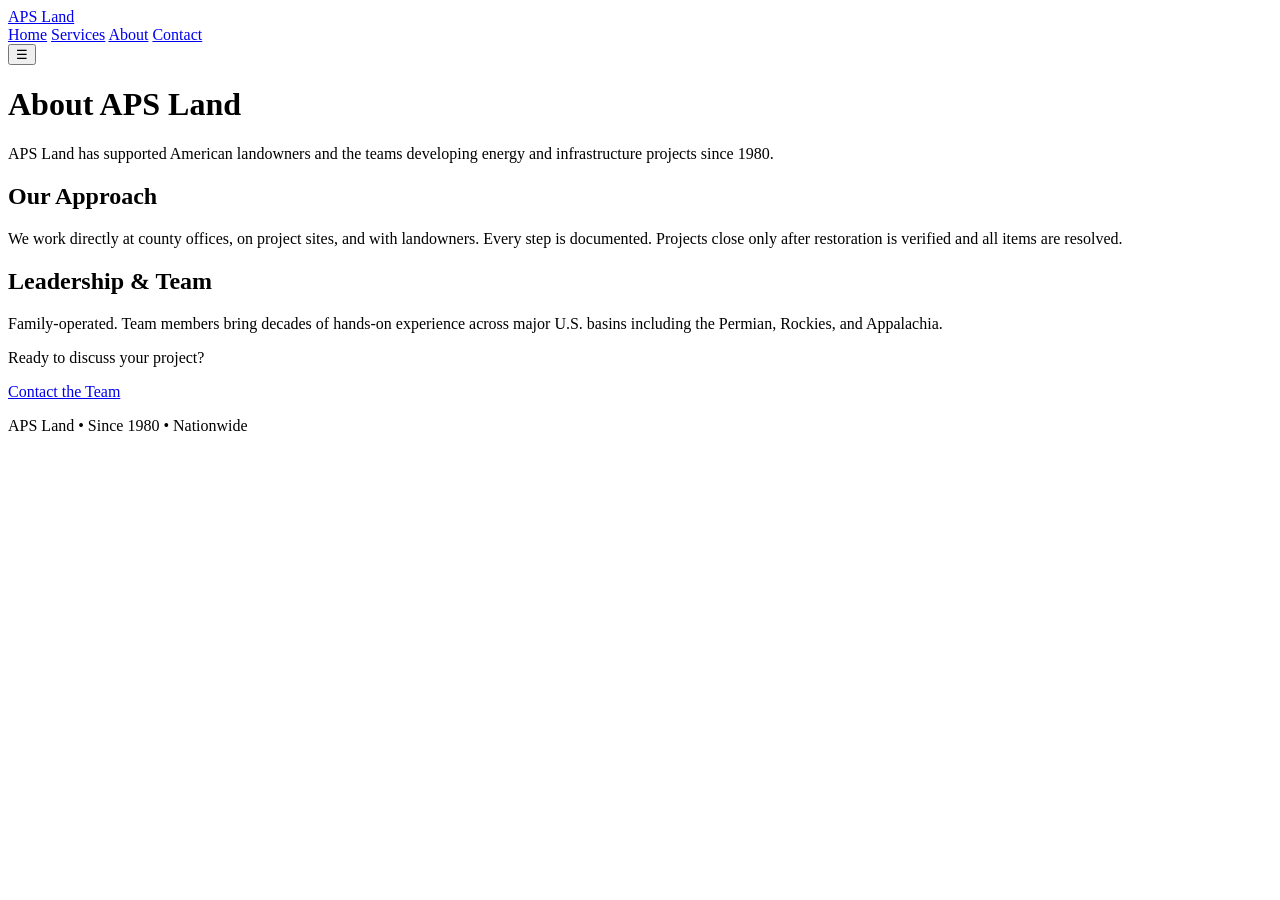
==== commit c65f560b: "Create about.html" ====
--- a/about.html
+++ b/about.html
@@ -1,172 +1,52 @@
 <!DOCTYPE html>
 <html lang="en">
 <head>
-<meta charset="UTF-8" />
-<meta name="viewport" content="width=device-width, initial-scale=1.0" />
-<title>About APS — Allstate Permit Services</title>
-<link rel="stylesheet" href="style.css" />
-<link rel="preconnect" href="https://fonts.googleapis.com" />
-<link rel="preconnect" href="https://fonts.gstatic.com" crossorigin />
-<link href="https://fonts.googleapis.com/css2?family=Cormorant+Garamond:ital,wght@0,300;0,400;0,500;0,600;1,300;1,400;1,500&family=DM+Sans:wght@300;400;500;600;700&display=swap" rel="stylesheet" />
+    <meta charset="UTF-8">
+    <meta name="viewport" content="width=device-width, initial-scale=1.0">
+    <title>About — APS Land</title>
+    <link rel="stylesheet" href="styles.css">
+    <link href="https://fonts.googleapis.com/css2?family=Inter:wght@400;500;600&family=Playfair+Display:wght@400;500&display=swap" rel="stylesheet">
 </head>
 <body>
-<header class="nav-wrap nav-scrolled" id="site-nav">
-  <nav class="nav-inner">
-    <a href="index.html" class="nav-logo" aria-label="APS Home">
-      <img src="logo.png" alt="Allstate Permit Services" class="logo-img" />
-    </a>
-    <ul class="nav-links" id="nav-links">
-      <li><a href="about.html" class="nav-active">About</a></li>
-      <li><a href="services.html">Services</a></li>
-      <li><a href="contact.html">Contact</a></li>
-      <li class="nav-cta-item"><a href="contact.html" class="btn-nav-cta">Request Consultation</a></li>
-    </ul>
-    <button class="nav-toggle" id="nav-toggle" aria-label="Open menu" aria-expanded="false"><span></span><span></span><span></span></button>
-  </nav>
-</header>
+    <nav class="navbar">
+        <div class="nav-content">
+            <a href="index.html" class="logo">APS Land</a>
+            <div class="nav-links">
+                <a href="index.html">Home</a>
+                <a href="services.html">Services</a>
+                <a href="about.html">About</a>
+                <a href="index.html#contact">Contact</a>
+            </div>
+            <button class="mobile-menu" aria-label="Toggle menu">☰</button>
+        </div>
+    </nav>
 
-<section class="page-header" data-watermark="About">
-  <div class="page-header-inner">
-    <span class="eyebrow">About APS</span>
-    <h1 class="page-title">
-      Built to be clear<br />
-      <em>in the field.</em>
-    </h1>
-    <p class="page-intro">
-      APS was founded in 1980 to handle the land work that projects depend on but rarely get credit for: access, research, permitting, and field follow-through.
-    </p>
-  </div>
-</section>
+    <header class="page-header">
+        <div class="section-inner">
+            <h1>About APS Land</h1>
+        </div>
+    </header>
 
-<section class="about-story" aria-label="Company story">
-  <div class="story-blocks">
-    <div class="story-block">
-      <h2 class="story-heading">Where it started</h2>
-      <div class="story-text">
-        <p>APS came out of a simple problem: projects kept stalling because land work was being handled inconsistently. The permits were incomplete, the records were messy, or nobody stayed close enough to the field to keep the work aligned with the agreement.</p>
-        <p>The company was built to make that part of the project steadier. Since then, APS has stayed focused on landowner contact, title work, permit acquisition, and closeout support for energy and infrastructure teams.</p>
-      </div>
-    </div>
+    <section class="about-content">
+        <div class="section-inner">
+            <p>APS Land has supported American landowners and the teams developing energy and infrastructure projects since 1980.</p>
+            
+            <h2>Our Approach</h2>
+            <p>We work directly at county offices, on project sites, and with landowners. Every step is documented. Projects close only after restoration is verified and all items are resolved.</p>
+            
+            <h2>Leadership &amp; Team</h2>
+            <p>Family-operated. Team members bring decades of hands-on experience across major U.S. basins including the Permian, Rockies, and Appalachia.</p>
+        </div>
+    </section>
 
-    <div class="story-block">
-      <h2 class="story-heading">How we work</h2>
-      <div class="story-text">
-        <p>APS keeps the team tight and the process direct. That means the people managing the project are close to the work, the field agents know the region, and the client is not left guessing when something changes.</p>
-        <p>We aim for clean documentation, clear conversations, and steady follow-through. That is what keeps the work moving when the project gets complicated.</p>
-      </div>
-    </div>
+    <footer id="contact">
+        <div class="footer-content">
+            <p>Ready to discuss your project?</p>
+            <a href="mailto:info@apsland.com" class="cta-button">Contact the Team</a>
+            <p class="footer-small">APS Land • Since 1980 • Nationwide</p>
+        </div>
+    </footer>
 
-    <div class="story-block">
-      <h2 class="story-heading">What stays constant</h2>
-      <div class="story-text">
-        <p>Landowners deserve real answers. Clients need honest schedules. Field work needs oversight, not assumptions. Those three ideas are the backbone of the way APS operates.</p>
-        <p>That approach is not flashy, but it is dependable. And dependability is what matters when the work has to hold up after everyone leaves the meeting.</p>
-      </div>
-    </div>
-  </div>
-</section>
-
-<section class="principles-section" aria-labelledby="principles-heading">
-  <div class="principles-inner">
-    <div class="principles-header">
-      <span class="eyebrow">Operating principles</span>
-      <h2 class="principles-title" id="principles-heading">Three things that do not change.</h2>
-      <p class="principles-sub">The details of each project change. The standard does not.</p>
-    </div>
-
-    <div class="principles-grid">
-      <div class="principle-item">
-        <span class="principle-num">I</span>
-        <h3 class="principle-title">Accuracy first</h3>
-        <p class="principle-desc">Good research at the front end saves time later. APS does not rush the part of the job that makes the rest possible.</p>
-      </div>
-      <div class="principle-item">
-        <span class="principle-num">II</span>
-        <h3 class="principle-title">Plain language</h3>
-        <p class="principle-desc">Landowners and clients get direct answers, not polished language that avoids the question.</p>
-      </div>
-      <div class="principle-item">
-        <span class="principle-num">III</span>
-        <h3 class="principle-title">Present through closeout</h3>
-        <p class="principle-desc">The job is not done when the permit is signed. APS stays engaged until the fieldwork is complete and the project is closed out cleanly.</p>
-      </div>
-    </div>
-  </div>
-</section>
-
-<section class="leadership-section" aria-labelledby="leadership-heading">
-  <div class="leadership-inner">
-    <div class="leadership-header">
-      <span class="eyebrow">Leadership</span>
-      <h2 class="leadership-title" id="leadership-heading">The people behind the work.</h2>
-    </div>
-
-    <div class="leadership-grid">
-      <div class="leader-card">
-        <div class="leader-photo-slot" aria-label="Photo placeholder">
-          <svg viewBox="0 0 64 64" fill="none" xmlns="http://www.w3.org/2000/svg" aria-hidden="true">
-            <circle cx="32" cy="24" r="12" stroke="currentColor" stroke-width="1.25" />
-            <path d="M8 56c0-13.255 10.745-24 24-24s24 10.745 24 24" stroke="currentColor" stroke-width="1.25" stroke-linecap="round" />
-          </svg>
-          <span class="photo-note">Photo coming</span>
-        </div>
-        <div class="leader-info">
-          <h3 class="leader-name">[ Name ]</h3>
-          <p class="leader-role">[ Title ]</p>
-          <div class="leader-bio">
-            <p>[Name] oversees [area of focus] and has helped shape APS work across [region / project type].</p>
-            <p>[Add a second sentence about experience, specialty, or approach.]</p>
-          </div>
-        </div>
-      </div>
-
-      <div class="leader-card">
-        <div class="leader-photo-slot" aria-label="Photo placeholder">
-          <svg viewBox="0 0 64 64" fill="none" xmlns="http://www.w3.org/2000/svg" aria-hidden="true">
-            <circle cx="32" cy="24" r="12" stroke="currentColor" stroke-width="1.25" />
-            <path d="M8 56c0-13.255 10.745-24 24-24s24 10.745 24 24" stroke="currentColor" stroke-width="1.25" stroke-linecap="round" />
-          </svg>
-          <span class="photo-note">Photo coming</span>
-        </div>
-        <div class="leader-info">
-          <h3 class="leader-name">[ Name ]</h3>
-          <p class="leader-role">[ Title ]</p>
-          <div class="leader-bio">
-            <p>[Name] leads [area of responsibility] and supports the field process from planning through closeout.</p>
-            <p>[Add a second sentence about background, regional knowledge, or client approach.]</p>
-          </div>
-        </div>
-      </div>
-    </div>
-  </div>
-</section>
-
-<section class="cta-band" aria-label="Contact APS">
-  <div class="container-narrow">
-    <h2 class="cta-headline">Have a project<br /><em>to discuss?</em></h2>
-    <p class="cta-sub">APS is built for straightforward conversations and dependable follow-through.</p>
-    <div class="cta-actions">
-      <a href="contact.html" class="btn-primary">Get in Touch</a>
-      <a href="services.html" class="btn-ghost">View Services</a>
-    </div>
-  </div>
-</section>
-
-<footer class="site-footer">
-  <div class="footer-inner">
-    <div class="footer-brand">
-      <img src="logo.png" alt="Allstate Permit Services" class="footer-logo" />
-      <p class="footer-tagline">Land Services &amp; Permit Acquisition<br />Since 1980</p>
-    </div>
-    <nav class="footer-nav" aria-label="Footer navigation">
-      <a href="about.html">About</a>
-      <a href="services.html">Services</a>
-      <a href="contact.html">Contact</a>
-    </nav>
-    <p class="footer-legal">© Allstate Permit Services. All rights reserved.</p>
-  </div>
-</footer>
-
-<script src="main.js"></script>
+    <script src="script.js"></script>
 </body>
 </html>
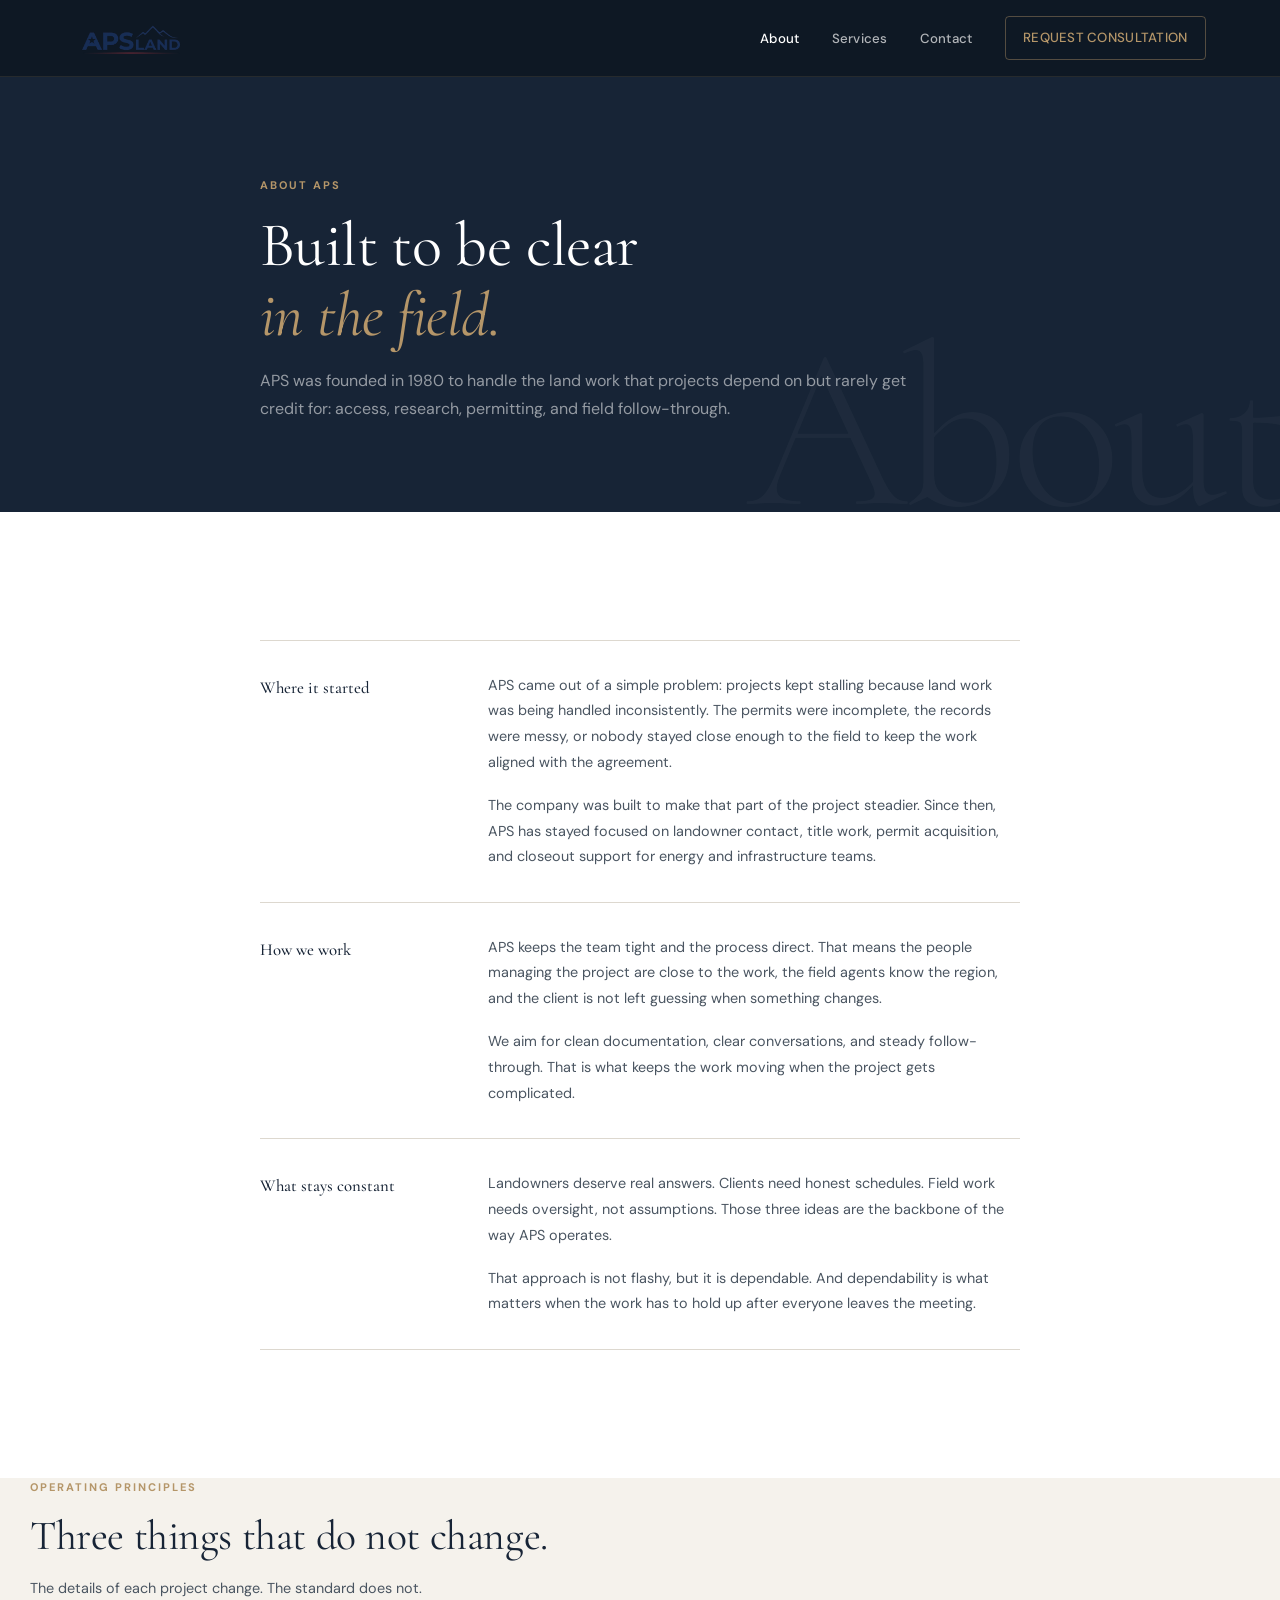
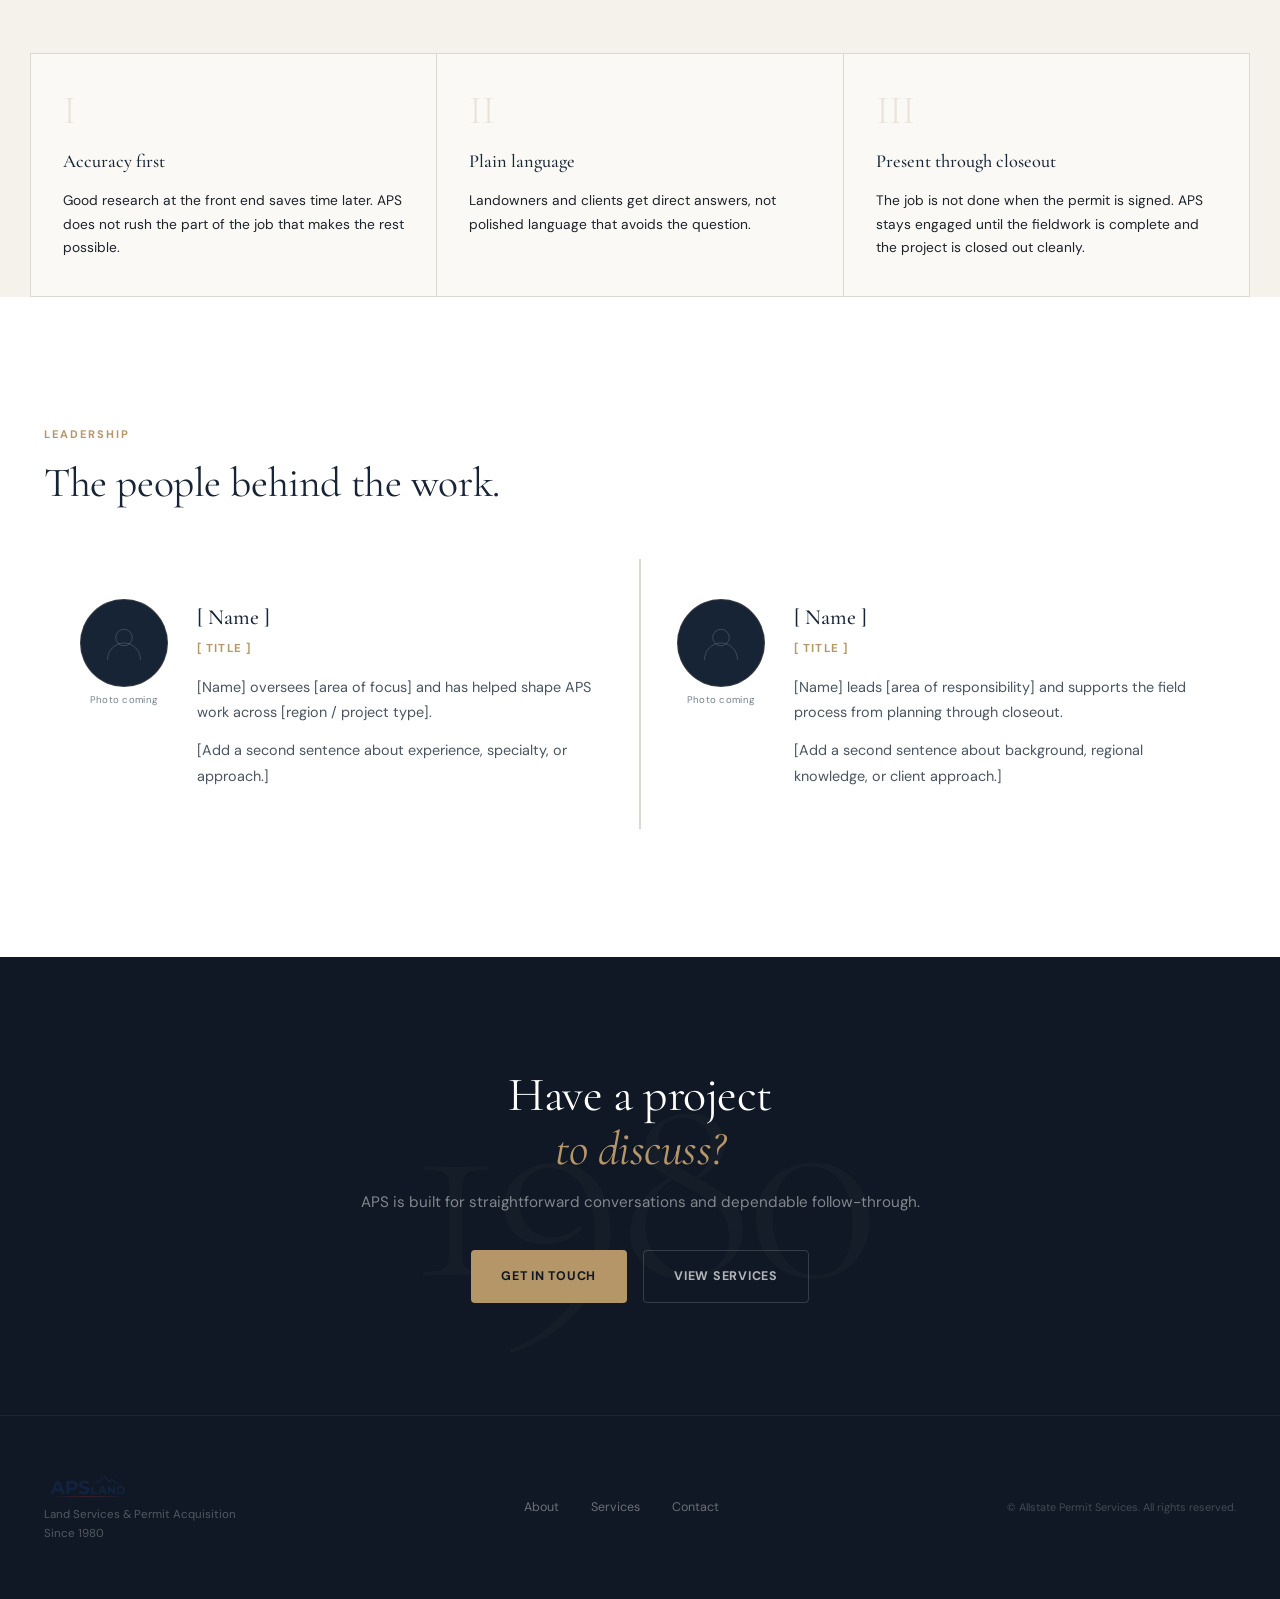
==== commit f8ce22a0: "Rename v6/about.html to about.html" ====
--- a/about.html
+++ b/about.html
@@ -1,52 +1,172 @@
 <!DOCTYPE html>
 <html lang="en">
 <head>
-    <meta charset="UTF-8">
-    <meta name="viewport" content="width=device-width, initial-scale=1.0">
-    <title>About — APS Land</title>
-    <link rel="stylesheet" href="styles.css">
-    <link href="https://fonts.googleapis.com/css2?family=Inter:wght@400;500;600&family=Playfair+Display:wght@400;500&display=swap" rel="stylesheet">
+<meta charset="UTF-8" />
+<meta name="viewport" content="width=device-width, initial-scale=1.0" />
+<title>About APS — Allstate Permit Services</title>
+<link rel="stylesheet" href="style.css" />
+<link rel="preconnect" href="https://fonts.googleapis.com" />
+<link rel="preconnect" href="https://fonts.gstatic.com" crossorigin />
+<link href="https://fonts.googleapis.com/css2?family=Cormorant+Garamond:ital,wght@0,300;0,400;0,500;0,600;1,300;1,400;1,500&family=DM+Sans:wght@300;400;500;600;700&display=swap" rel="stylesheet" />
 </head>
 <body>
-    <nav class="navbar">
-        <div class="nav-content">
-            <a href="index.html" class="logo">APS Land</a>
-            <div class="nav-links">
-                <a href="index.html">Home</a>
-                <a href="services.html">Services</a>
-                <a href="about.html">About</a>
-                <a href="index.html#contact">Contact</a>
-            </div>
-            <button class="mobile-menu" aria-label="Toggle menu">☰</button>
+<header class="nav-wrap nav-scrolled" id="site-nav">
+  <nav class="nav-inner">
+    <a href="index.html" class="nav-logo" aria-label="APS Home">
+      <img src="logo.png" alt="Allstate Permit Services" class="logo-img" />
+    </a>
+    <ul class="nav-links" id="nav-links">
+      <li><a href="about.html" class="nav-active">About</a></li>
+      <li><a href="services.html">Services</a></li>
+      <li><a href="contact.html">Contact</a></li>
+      <li class="nav-cta-item"><a href="contact.html" class="btn-nav-cta">Request Consultation</a></li>
+    </ul>
+    <button class="nav-toggle" id="nav-toggle" aria-label="Open menu" aria-expanded="false"><span></span><span></span><span></span></button>
+  </nav>
+</header>
+
+<section class="page-header" data-watermark="About">
+  <div class="page-header-inner">
+    <span class="eyebrow">About APS</span>
+    <h1 class="page-title">
+      Built to be clear<br />
+      <em>in the field.</em>
+    </h1>
+    <p class="page-intro">
+      APS was founded in 1980 to handle the land work that projects depend on but rarely get credit for: access, research, permitting, and field follow-through.
+    </p>
+  </div>
+</section>
+
+<section class="about-story" aria-label="Company story">
+  <div class="story-blocks">
+    <div class="story-block">
+      <h2 class="story-heading">Where it started</h2>
+      <div class="story-text">
+        <p>APS came out of a simple problem: projects kept stalling because land work was being handled inconsistently. The permits were incomplete, the records were messy, or nobody stayed close enough to the field to keep the work aligned with the agreement.</p>
+        <p>The company was built to make that part of the project steadier. Since then, APS has stayed focused on landowner contact, title work, permit acquisition, and closeout support for energy and infrastructure teams.</p>
+      </div>
+    </div>
+
+    <div class="story-block">
+      <h2 class="story-heading">How we work</h2>
+      <div class="story-text">
+        <p>APS keeps the team tight and the process direct. That means the people managing the project are close to the work, the field agents know the region, and the client is not left guessing when something changes.</p>
+        <p>We aim for clean documentation, clear conversations, and steady follow-through. That is what keeps the work moving when the project gets complicated.</p>
+      </div>
+    </div>
+
+    <div class="story-block">
+      <h2 class="story-heading">What stays constant</h2>
+      <div class="story-text">
+        <p>Landowners deserve real answers. Clients need honest schedules. Field work needs oversight, not assumptions. Those three ideas are the backbone of the way APS operates.</p>
+        <p>That approach is not flashy, but it is dependable. And dependability is what matters when the work has to hold up after everyone leaves the meeting.</p>
+      </div>
+    </div>
+  </div>
+</section>
+
+<section class="principles-section" aria-labelledby="principles-heading">
+  <div class="principles-inner">
+    <div class="principles-header">
+      <span class="eyebrow">Operating principles</span>
+      <h2 class="principles-title" id="principles-heading">Three things that do not change.</h2>
+      <p class="principles-sub">The details of each project change. The standard does not.</p>
+    </div>
+
+    <div class="principles-grid">
+      <div class="principle-item">
+        <span class="principle-num">I</span>
+        <h3 class="principle-title">Accuracy first</h3>
+        <p class="principle-desc">Good research at the front end saves time later. APS does not rush the part of the job that makes the rest possible.</p>
+      </div>
+      <div class="principle-item">
+        <span class="principle-num">II</span>
+        <h3 class="principle-title">Plain language</h3>
+        <p class="principle-desc">Landowners and clients get direct answers, not polished language that avoids the question.</p>
+      </div>
+      <div class="principle-item">
+        <span class="principle-num">III</span>
+        <h3 class="principle-title">Present through closeout</h3>
+        <p class="principle-desc">The job is not done when the permit is signed. APS stays engaged until the fieldwork is complete and the project is closed out cleanly.</p>
+      </div>
+    </div>
+  </div>
+</section>
+
+<section class="leadership-section" aria-labelledby="leadership-heading">
+  <div class="leadership-inner">
+    <div class="leadership-header">
+      <span class="eyebrow">Leadership</span>
+      <h2 class="leadership-title" id="leadership-heading">The people behind the work.</h2>
+    </div>
+
+    <div class="leadership-grid">
+      <div class="leader-card">
+        <div class="leader-photo-slot" aria-label="Photo placeholder">
+          <svg viewBox="0 0 64 64" fill="none" xmlns="http://www.w3.org/2000/svg" aria-hidden="true">
+            <circle cx="32" cy="24" r="12" stroke="currentColor" stroke-width="1.25" />
+            <path d="M8 56c0-13.255 10.745-24 24-24s24 10.745 24 24" stroke="currentColor" stroke-width="1.25" stroke-linecap="round" />
+          </svg>
+          <span class="photo-note">Photo coming</span>
         </div>
+        <div class="leader-info">
+          <h3 class="leader-name">[ Name ]</h3>
+          <p class="leader-role">[ Title ]</p>
+          <div class="leader-bio">
+            <p>[Name] oversees [area of focus] and has helped shape APS work across [region / project type].</p>
+            <p>[Add a second sentence about experience, specialty, or approach.]</p>
+          </div>
+        </div>
+      </div>
+
+      <div class="leader-card">
+        <div class="leader-photo-slot" aria-label="Photo placeholder">
+          <svg viewBox="0 0 64 64" fill="none" xmlns="http://www.w3.org/2000/svg" aria-hidden="true">
+            <circle cx="32" cy="24" r="12" stroke="currentColor" stroke-width="1.25" />
+            <path d="M8 56c0-13.255 10.745-24 24-24s24 10.745 24 24" stroke="currentColor" stroke-width="1.25" stroke-linecap="round" />
+          </svg>
+          <span class="photo-note">Photo coming</span>
+        </div>
+        <div class="leader-info">
+          <h3 class="leader-name">[ Name ]</h3>
+          <p class="leader-role">[ Title ]</p>
+          <div class="leader-bio">
+            <p>[Name] leads [area of responsibility] and supports the field process from planning through closeout.</p>
+            <p>[Add a second sentence about background, regional knowledge, or client approach.]</p>
+          </div>
+        </div>
+      </div>
+    </div>
+  </div>
+</section>
+
+<section class="cta-band" aria-label="Contact APS">
+  <div class="container-narrow">
+    <h2 class="cta-headline">Have a project<br /><em>to discuss?</em></h2>
+    <p class="cta-sub">APS is built for straightforward conversations and dependable follow-through.</p>
+    <div class="cta-actions">
+      <a href="contact.html" class="btn-primary">Get in Touch</a>
+      <a href="services.html" class="btn-ghost">View Services</a>
+    </div>
+  </div>
+</section>
+
+<footer class="site-footer">
+  <div class="footer-inner">
+    <div class="footer-brand">
+      <img src="logo.png" alt="Allstate Permit Services" class="footer-logo" />
+      <p class="footer-tagline">Land Services &amp; Permit Acquisition<br />Since 1980</p>
+    </div>
+    <nav class="footer-nav" aria-label="Footer navigation">
+      <a href="about.html">About</a>
+      <a href="services.html">Services</a>
+      <a href="contact.html">Contact</a>
     </nav>
+    <p class="footer-legal">© Allstate Permit Services. All rights reserved.</p>
+  </div>
+</footer>
 
-    <header class="page-header">
-        <div class="section-inner">
-            <h1>About APS Land</h1>
-        </div>
-    </header>
-
-    <section class="about-content">
-        <div class="section-inner">
-            <p>APS Land has supported American landowners and the teams developing energy and infrastructure projects since 1980.</p>
-            
-            <h2>Our Approach</h2>
-            <p>We work directly at county offices, on project sites, and with landowners. Every step is documented. Projects close only after restoration is verified and all items are resolved.</p>
-            
-            <h2>Leadership &amp; Team</h2>
-            <p>Family-operated. Team members bring decades of hands-on experience across major U.S. basins including the Permian, Rockies, and Appalachia.</p>
-        </div>
-    </section>
-
-    <footer id="contact">
-        <div class="footer-content">
-            <p>Ready to discuss your project?</p>
-            <a href="mailto:info@apsland.com" class="cta-button">Contact the Team</a>
-            <p class="footer-small">APS Land • Since 1980 • Nationwide</p>
-        </div>
-    </footer>
-
-    <script src="script.js"></script>
+<script src="main.js"></script>
 </body>
 </html>
--- a/style.css
+++ b/style.css
@@ -0,0 +1,671 @@
+*, *::before, *::after { box-sizing: border-box; margin: 0; padding: 0; }
+
+:root {
+  --navy: #172436;
+  --navy-mid: #20324a;
+  --navy-deep: #0f1824;
+  --brass: #b59669;
+  --brass-light: #ceb28c;
+  --brass-dim: rgba(181, 150, 105, 0.14);
+  --cream: #f5f2ec;
+  --cream-dark: #ebe6de;
+  --white: #ffffff;
+  --text: #1d232b;
+  --text-mid: #4a5561;
+  --text-muted: #74808d;
+  --rule: #ddd8cf;
+  --rule-dark: rgba(255,255,255,0.08);
+  --shadow: 0 18px 50px rgba(15, 24, 36, 0.1);
+  --font-display: 'Cormorant Garamond', Georgia, serif;
+  --font-body: 'DM Sans', system-ui, sans-serif;
+  --max-w: 1220px;
+  --max-w-narrow: 760px;
+  --gutter: clamp(1.25rem, 4vw, 2.75rem);
+  --radius: 4px;
+  --radius-lg: 8px;
+  --transition: 0.22s cubic-bezier(0.25, 0.1, 0.25, 1);
+}
+
+html { scroll-behavior: smooth; }
+body {
+  font-family: var(--font-body);
+  color: var(--text);
+  background: var(--white);
+  font-size: 1rem;
+  line-height: 1.72;
+  -webkit-font-smoothing: antialiased;
+  -moz-osx-font-smoothing: grayscale;
+}
+img { display: block; max-width: 100%; }
+a { color: inherit; text-decoration: none; }
+button, input, textarea { font: inherit; }
+textarea { resize: vertical; }
+
+.container, .container-narrow {
+  margin: 0 auto;
+  padding: 0 var(--gutter);
+}
+.container { max-width: var(--max-w); }
+.container-narrow { max-width: var(--max-w-narrow); }
+.eyebrow {
+  display: block;
+  margin-bottom: 1rem;
+  color: var(--brass);
+  font-size: 0.69rem;
+  font-weight: 700;
+  letter-spacing: 0.18em;
+  text-transform: uppercase;
+}
+
+.nav-wrap {
+  position: fixed;
+  inset: 0 0 auto 0;
+  z-index: 100;
+  border-bottom: 1px solid transparent;
+  transition: background var(--transition), border-color var(--transition);
+}
+.nav-wrap.nav-scrolled {
+  background: rgba(15, 24, 36, 0.96);
+  backdrop-filter: blur(12px);
+  -webkit-backdrop-filter: blur(12px);
+  border-bottom-color: rgba(181, 150, 105, 0.14);
+}
+.nav-inner {
+  max-width: var(--max-w);
+  margin: 0 auto;
+  padding: 0 var(--gutter);
+  height: 76px;
+  display: flex;
+  align-items: center;
+  justify-content: space-between;
+  gap: 1.75rem;
+}
+.logo-img { height: 34px; width: auto; }
+.nav-links {
+  list-style: none;
+  display: flex;
+  align-items: center;
+  gap: 2rem;
+}
+.nav-links a {
+  color: rgba(255,255,255,0.68);
+  font-size: 0.83rem;
+  font-weight: 500;
+  letter-spacing: 0.02em;
+  transition: color var(--transition);
+}
+.nav-links a:hover, .nav-links a.nav-active { color: var(--white); }
+.btn-nav-cta, .btn-primary, .btn-ghost, .btn-hero-primary {
+  display: inline-flex;
+  align-items: center;
+  justify-content: center;
+  gap: 0.5rem;
+  border-radius: var(--radius);
+  text-transform: uppercase;
+  letter-spacing: 0.06em;
+  font-size: 0.78rem;
+  font-weight: 700;
+}
+.btn-nav-cta {
+  padding: 0.58rem 1.1rem;
+  border: 1px solid rgba(181, 150, 105, 0.42);
+  color: var(--brass) !important;
+  transition: background var(--transition), color var(--transition), border-color var(--transition);
+}
+.btn-nav-cta:hover { background: var(--brass); color: var(--navy-deep) !important; border-color: var(--brass); }
+.nav-toggle { display: none; background: none; border: 0; padding: 4px; cursor: pointer; flex-direction: column; gap: 5px; }
+.nav-toggle span { width: 22px; height: 1.5px; border-radius: 99px; background: var(--white); display: block; }
+
+.hero {
+  position: relative;
+  min-height: 100svh;
+  max-height: 940px;
+  height: 100svh;
+  overflow: hidden;
+  background: var(--navy-deep);
+}
+.hero-video { position: absolute; inset: 0; width: 100%; height: 100%; object-fit: cover; opacity: 0.38; transform: scale(1.02); }
+.hero-vignette {
+  position: absolute;
+  inset: 0;
+  z-index: 2;
+  pointer-events: none;
+  background:
+    linear-gradient(to bottom, rgba(15,24,36,0.6), transparent 30%),
+    linear-gradient(to top, rgba(15,24,36,0.94), transparent 58%),
+    linear-gradient(to right, rgba(15,24,36,0.42), transparent 52%);
+}
+.hero-content {
+  position: absolute;
+  inset: 0;
+  z-index: 3;
+  max-width: calc(var(--max-w) + var(--gutter) * 2);
+  margin: 0 auto;
+  padding: clamp(3rem, 8vw, 5.5rem) var(--gutter);
+  display: flex;
+  flex-direction: column;
+  justify-content: flex-end;
+}
+.hero-headline {
+  max-width: 720px;
+  margin-bottom: 1.5rem;
+  color: var(--white);
+  font-family: var(--font-display);
+  font-size: clamp(3rem, 7vw, 5.6rem);
+  font-weight: 400;
+  line-height: 1.03;
+  letter-spacing: -0.01em;
+}
+.hero-headline em { color: var(--brass-light); font-style: italic; }
+.hero-sub {
+  max-width: 470px;
+  margin-bottom: 2rem;
+  color: rgba(255,255,255,0.58);
+  font-size: clamp(0.96rem, 1.5vw, 1.1rem);
+  line-height: 1.68;
+}
+.hero-actions { display: flex; align-items: center; gap: 1rem; flex-wrap: wrap; }
+.btn-hero-primary {
+  padding: 0.92rem 1.9rem;
+  background: var(--brass);
+  color: var(--navy-deep);
+  transition: transform var(--transition), background var(--transition);
+}
+.btn-hero-primary:hover { background: var(--brass-light); transform: translateY(-1px); }
+.btn-hero-ghost {
+  color: rgba(255,255,255,0.7);
+  font-size: 0.82rem;
+  font-weight: 500;
+  letter-spacing: 0.02em;
+}
+.btn-hero-ghost::after, .btn-text-link::after { content: '→'; transition: transform var(--transition); }
+.btn-hero-ghost:hover, .btn-text-link:hover { color: var(--navy); }
+.btn-hero-ghost:hover::after, .btn-text-link:hover::after { transform: translateX(3px); }
+.hero-stamp {
+  position: absolute;
+  right: var(--gutter);
+  bottom: clamp(2rem, 5vw, 3.2rem);
+  z-index: 3;
+  pointer-events: none;
+}
+.hero-stamp-year {
+  color: rgba(255,255,255,0.05);
+  font-family: var(--font-display);
+  font-size: clamp(4rem, 10vw, 7rem);
+  font-weight: 300;
+  line-height: 1;
+  letter-spacing: -0.03em;
+}
+
+.landowner-bar {
+  padding: 0.85rem var(--gutter);
+  background: var(--navy-mid);
+  border-bottom: 1px solid rgba(181,150,105,0.12);
+  text-align: center;
+}
+.landowner-bar p { color: rgba(255,255,255,0.55); font-size: 0.78rem; }
+.landowner-bar a { color: var(--brass); text-decoration: underline; text-underline-offset: 3px; }
+.landowner-bar a:hover { color: var(--brass-light); }
+
+.mission { padding: clamp(5rem, 10vw, 8rem) var(--gutter); background: var(--white); }
+.mission-inner {
+  max-width: var(--max-w-narrow);
+  margin: 0 auto;
+  padding-left: 2rem;
+  border-left: 2px solid var(--brass);
+}
+.mission-statement {
+  font-family: var(--font-display);
+  font-size: clamp(1.55rem, 3.1vw, 2.25rem);
+  line-height: 1.38;
+  color: var(--navy);
+  margin-bottom: 1.2rem;
+}
+.mission-sub { color: var(--text-muted); font-size: 0.96rem; line-height: 1.75; max-width: 56ch; }
+
+.services-preview, .full-capabilities, .primary-services, .process-full, .about-story, .leadership-section, .contact-section {
+  padding: clamp(5rem, 10vw, 8rem) var(--gutter);
+}
+.services-preview { background: var(--cream); }
+.services-preview-header, .section-header {
+  max-width: var(--max-w);
+  margin: 0 auto;
+}
+.services-preview-header {
+  display: flex;
+  align-items: flex-end;
+  justify-content: space-between;
+  gap: 2rem;
+  padding-bottom: 2.5rem;
+  margin-bottom: 0;
+  border-bottom: 1px solid var(--rule);
+}
+.services-preview-title, .section-title, .process-title, .process-full-title, .principles-title, .leadership-title, .cta-headline, .page-title, .contact-title {
+  font-family: var(--font-display);
+  font-weight: 400;
+  line-height: 1.12;
+  letter-spacing: -0.01em;
+  color: var(--navy);
+}
+.services-preview-title { font-size: clamp(1.8rem, 4vw, 2.8rem); }
+.services-preview-title em, .section-title em, .process-title em, .process-full-title em, .principles-title em, .leadership-title em, .cta-headline em, .page-title em { color: var(--brass); font-style: italic; }
+.services-trio {
+  max-width: var(--max-w);
+  margin: 0 auto;
+  display: grid;
+  grid-template-columns: repeat(3, 1fr);
+  border-left: 1px solid var(--rule);
+}
+.service-col {
+  padding: 2.7rem 2.35rem;
+  border-right: 1px solid var(--rule);
+  border-bottom: 1px solid var(--rule);
+  transition: background var(--transition);
+}
+.service-col:hover { background: var(--white); }
+.service-num, .principle-num {
+  display: block;
+  margin-bottom: 1.25rem;
+  color: rgba(181,150,105,0.22);
+  font-family: var(--font-display);
+  font-size: 3rem;
+  font-weight: 300;
+  line-height: 1;
+}
+.service-col-name, .cap-name, .step-name, .primary-service-name {
+  margin-bottom: 0.75rem;
+  color: var(--navy);
+  font-family: var(--font-display);
+  font-size: 1.25rem;
+  font-weight: 500;
+  line-height: 1.22;
+}
+.service-col-desc, .cap-desc, .step-desc, .primary-service-desc, .story-text p, .leader-bio p, .section-intro, .process-intro, .process-full-intro, .principles-sub, .page-intro, .contact-text, .contact-point-value, .form-note {
+  color: var(--text-mid);
+  font-size: 0.9rem;
+  line-height: 1.78;
+}
+.service-col-desc { margin-bottom: 1.5rem; }
+.service-col-link, .btn-text-link {
+  display: inline-flex;
+  align-items: center;
+  gap: 0.4rem;
+  color: var(--brass);
+  font-size: 0.75rem;
+  font-weight: 700;
+  letter-spacing: 0.08em;
+  text-transform: uppercase;
+  transition: color var(--transition), gap var(--transition);
+}
+.service-col-link:hover { color: var(--navy); gap: 0.7rem; }
+.services-preview-footer { max-width: var(--max-w); margin: 0 auto; padding-top: 2rem; }
+
+.reach-section { background: var(--navy); }
+.reach-inner {
+  max-width: var(--max-w);
+  margin: 0 auto;
+  display: grid;
+  grid-template-columns: 1fr 1.25fr;
+  gap: 4.5rem;
+  align-items: center;
+}
+.reach-title { color: var(--white); font-size: clamp(1.8rem, 3.6vw, 2.8rem); margin-bottom: 2.5rem; }
+.reach-title em { color: var(--brass); }
+.stats-grid {
+  display: grid;
+  grid-template-columns: repeat(2, 1fr);
+  border-left: 1px solid var(--rule-dark);
+  border-top: 1px solid var(--rule-dark);
+}
+.stat-item {
+  padding: 1.9rem 1.6rem;
+  border-right: 1px solid var(--rule-dark);
+  border-bottom: 1px solid var(--rule-dark);
+}
+.stat-num {
+  display: block;
+  margin-bottom: 0.35rem;
+  color: var(--white);
+  font-family: var(--font-display);
+  font-size: clamp(2.8rem, 5.5vw, 4.4rem);
+  font-weight: 300;
+  line-height: 1;
+  letter-spacing: -0.02em;
+}
+.stat-sup { color: var(--brass); font-size: 0.5em; vertical-align: super; font-weight: 700; }
+.stat-label { color: rgba(255,255,255,0.4); font-size: 0.72rem; font-weight: 700; letter-spacing: 0.1em; text-transform: uppercase; }
+.stats-note { margin-top: 1rem; color: rgba(255,255,255,0.38); font-size: 0.74rem; }
+.map-stage { width: 100%; aspect-ratio: 3/2; border-radius: var(--radius-lg); overflow: hidden; }
+.map-placeholder { display: flex; align-items: center; justify-content: center; background: rgba(255,255,255,0.03); border: 1px dashed rgba(181,150,105,0.25); }
+.map-placeholder-inner { text-align: center; padding: 2rem; color: rgba(255,255,255,0.22); }
+.map-ph-icon { width: 56px; height: auto; margin: 0 auto 1rem; color: rgba(181,150,105,0.35); }
+.map-ph-label { margin-bottom: 0.35rem; color: rgba(181,150,105,0.55); font-size: 0.7rem; font-weight: 700; letter-spacing: 0.12em; text-transform: uppercase; }
+.map-ph-sub { color: rgba(255,255,255,0.18); font-size: 0.72rem; line-height: 1.6; }
+
+.clients-section { padding: clamp(3rem, 6vw, 5rem) var(--gutter); background: var(--cream-dark); text-align: center; overflow: hidden; }
+.clients-label { margin-bottom: 1.7rem; color: var(--text-muted); font-size: 0.66rem; font-weight: 700; letter-spacing: 0.18em; text-transform: uppercase; }
+.marquee-wrap { overflow: hidden; mask-image: linear-gradient(to right, transparent, black 12%, black 88%, transparent); -webkit-mask-image: linear-gradient(to right, transparent, black 12%, black 88%, transparent); }
+.marquee-track { display: inline-flex; align-items: center; white-space: nowrap; animation: marquee 32s linear infinite; }
+@keyframes marquee { from { transform: translateX(0); } to { transform: translateX(-50%); } }
+.marquee-wrap:hover .marquee-track { animation-play-state: paused; }
+.client-name { padding: 0 1.6rem; color: var(--navy); font-family: var(--font-display); font-size: clamp(1rem, 2vw, 1.3rem); opacity: 0.5; }
+.client-sep { color: var(--brass); opacity: 0.4; }
+.clients-note { margin-top: 1rem; color: var(--text-muted); font-size: 0.73rem; font-style: italic; }
+
+.process-teaser { background: var(--white); }
+.process-teaser-inner, .process-full-inner {
+  max-width: var(--max-w);
+  margin: 0 auto;
+  display: grid;
+  grid-template-columns: 280px 1fr;
+  gap: 0 5rem;
+  align-items: start;
+}
+.process-teaser-left, .process-sticky { position: sticky; top: 96px; }
+.process-title, .process-full-title, .principles-title, .leadership-title { font-size: clamp(1.8rem, 3.6vw, 2.6rem); margin-bottom: 1rem; }
+.process-intro, .process-full-intro { margin-bottom: 1.5rem; color: var(--text-muted); }
+.process-steps { display: flex; flex-direction: column; }
+.process-step, .timeline-step, .story-block, .primary-service {
+  display: grid;
+  grid-template-columns: auto 1fr;
+  gap: 0 1.5rem;
+  padding: 2rem 0;
+  border-top: 1px solid var(--rule);
+  align-items: start;
+}
+.process-step:last-child, .timeline-step:last-child, .story-block:last-child, .primary-service:last-child { border-bottom: 1px solid var(--rule); }
+.step-num { color: var(--brass); font-size: 0.65rem; font-weight: 700; letter-spacing: 0.12em; padding-top: 0.35rem; }
+.step-name { font-size: 1.15rem; }
+.step-desc { max-width: 62ch; }
+
+.btn-primary {
+  padding: 0.92rem 1.9rem;
+  background: var(--navy);
+  color: var(--white);
+  transition: background var(--transition), transform var(--transition);
+}
+.btn-primary:hover { background: var(--navy-mid); transform: translateY(-1px); }
+.btn-ghost {
+  padding: 0.92rem 1.9rem;
+  border: 1px solid var(--rule);
+  color: var(--navy);
+  transition: border-color var(--transition), color var(--transition);
+}
+.btn-ghost:hover { border-color: var(--navy); color: var(--navy); }
+.btn-text-link { padding: 0.2rem 0; }
+
+.cta-band {
+  position: relative;
+  overflow: hidden;
+  padding: clamp(5rem, 10vw, 7rem) var(--gutter);
+  background: var(--navy-deep);
+  text-align: center;
+}
+.cta-band::before {
+  content: '1980';
+  position: absolute;
+  inset: 50% auto auto 50%;
+  transform: translate(-50%, -50%);
+  color: rgba(255,255,255,0.025);
+  font-family: var(--font-display);
+  font-size: 22vw;
+  font-weight: 300;
+  line-height: 1;
+  letter-spacing: -0.03em;
+  pointer-events: none;
+}
+.cta-headline { position: relative; margin-bottom: 0.75rem; color: var(--white); font-size: clamp(1.85rem, 4.3vw, 3rem); }
+.cta-sub { position: relative; max-width: 46rem; margin: 0 auto 2.2rem; color: rgba(255,255,255,0.48); font-size: 0.95rem; line-height: 1.72; }
+.cta-actions { position: relative; display: flex; justify-content: center; gap: 1rem; flex-wrap: wrap; }
+.cta-band .btn-primary { background: var(--brass); color: var(--navy-deep); }
+.cta-band .btn-primary:hover { background: var(--brass-light); }
+.cta-band .btn-ghost { border-color: rgba(255,255,255,0.16); color: rgba(255,255,255,0.68); }
+.cta-band .btn-ghost:hover { border-color: rgba(255,255,255,0.4); color: var(--white); }
+
+.site-footer { padding: clamp(2.5rem, 5vw, 3.5rem) var(--gutter); background: var(--navy-deep); border-top: 1px solid rgba(255,255,255,0.05); }
+.footer-inner {
+  max-width: var(--max-w);
+  margin: 0 auto;
+  display: flex;
+  align-items: center;
+  justify-content: space-between;
+  gap: 2rem;
+  flex-wrap: wrap;
+}
+.footer-logo { height: 26px; width: auto; margin-bottom: 0.5rem; opacity: 0.55; }
+.footer-tagline { color: rgba(255,255,255,0.28); font-size: 0.72rem; line-height: 1.6; }
+.footer-nav { display: flex; align-items: center; gap: 2rem; flex-wrap: wrap; }
+.footer-nav a { color: rgba(255,255,255,0.38); font-size: 0.78rem; }
+.footer-nav a:hover { color: rgba(255,255,255,0.8); }
+.footer-legal { color: rgba(255,255,255,0.22); font-size: 0.68rem; }
+
+.page-header {
+  position: relative;
+  overflow: hidden;
+  padding: clamp(8rem, 16vw, 11rem) var(--gutter) clamp(3.5rem, 7vw, 5.5rem);
+  background: var(--navy);
+}
+.page-header::after {
+  content: attr(data-watermark);
+  position: absolute;
+  right: -0.05em;
+  bottom: -0.15em;
+  color: rgba(255,255,255,0.03);
+  font-family: var(--font-display);
+  font-size: 18vw;
+  font-weight: 300;
+  line-height: 1;
+  letter-spacing: -0.03em;
+  pointer-events: none;
+}
+.page-header-inner { max-width: var(--max-w-narrow); margin: 0 auto; position: relative; }
+.page-title { margin-bottom: 1rem; color: var(--white); font-size: clamp(2.2rem, 5.5vw, 3.9rem); }
+.page-title em { color: var(--brass); }
+.page-intro { max-width: 62ch; color: rgba(255,255,255,0.54); font-size: 1rem; line-height: 1.78; }
+
+.about-story { background: var(--white); }
+.story-blocks { max-width: var(--max-w-narrow); margin: 0 auto; }
+.story-block { grid-template-columns: 180px 1fr; gap: 0 3rem; }
+.story-heading { color: var(--navy); font-family: var(--font-display); font-size: 1.05rem; font-weight: 500; line-height: 1.25; padding-top: 0.25rem; position: sticky; top: 88px; }
+.story-text p { margin-bottom: 1.1rem; }
+.story-text p:last-child { margin-bottom: 0; }
+
+.principles-section { background: var(--cream); }
+.principles-inner, .leadership-inner, .primary-services-inner, .full-capabilities-inner, .contact-inner { max-width: var(--max-w); margin: 0 auto; }
+.principles-header, .leadership-header, .section-header { max-width: var(--max-w-narrow); margin-bottom: 3.25rem; }
+.principles-sub { max-width: 56ch; }
+.principles-grid { display: grid; grid-template-columns: repeat(3, 1fr); border-left: 1px solid var(--rule); border-top: 1px solid var(--rule); }
+.principle-item, .capability-item {
+  padding: 2.25rem 2rem;
+  border-right: 1px solid var(--rule);
+  border-bottom: 1px solid var(--rule);
+}
+.principle-item { background: rgba(255,255,255,0.55); }
+.principle-num { font-size: 2.5rem; margin-bottom: 1rem; }
+.principle-title { margin-bottom: 0.7rem; color: var(--navy); font-family: var(--font-display); font-size: 1.15rem; font-weight: 500; }
+.principle-desc, .cap-desc { font-size: 0.86rem; }
+
+.leadership-section { background: var(--white); }
+.leadership-grid {
+  display: grid;
+  grid-template-columns: 1fr 1fr;
+  gap: 2px;
+  background: var(--rule);
+}
+.leader-card {
+  background: var(--white);
+  padding: 2.5rem 2.25rem;
+  display: grid;
+  grid-template-columns: 88px 1fr;
+  gap: 1.8rem;
+  align-items: start;
+}
+.leader-photo-slot {
+  position: relative;
+  display: flex;
+  align-items: center;
+  justify-content: center;
+  width: 88px;
+  height: 88px;
+  border-radius: 50%;
+  color: rgba(255,255,255,0.2);
+  background: var(--navy);
+  border: 1px solid rgba(181,150,105,0.2);
+}
+.leader-photo-slot svg { width: 44px; height: 44px; }
+.photo-note {
+  position: absolute;
+  left: 50%;
+  bottom: -1.4rem;
+  transform: translateX(-50%);
+  color: var(--text-muted);
+  font-size: 0.6rem;
+  letter-spacing: 0.03em;
+  white-space: nowrap;
+}
+.leader-name { margin-bottom: 0.2rem; color: var(--navy); font-family: var(--font-display); font-size: 1.35rem; font-weight: 500; }
+.leader-role { margin-bottom: 1rem; color: var(--brass); font-size: 0.72rem; font-weight: 700; letter-spacing: 0.1em; text-transform: uppercase; }
+.leader-bio p { margin-bottom: 0.75rem; }
+.leader-bio p:last-child { margin-bottom: 0; }
+
+.primary-services { background: var(--white); }
+.primary-service { grid-template-columns: 260px 1fr; gap: 0 4rem; }
+.primary-service-label-col { padding-top: 0.25rem; }
+.primary-service-name { font-size: 1.4rem; }
+.primary-badge {
+  display: inline-block;
+  padding: 0.2rem 0.65rem;
+  border-radius: 999px;
+  border: 1px solid rgba(181,150,105,0.22);
+  background: var(--brass-dim);
+  color: var(--brass);
+  font-size: 0.62rem;
+  font-weight: 700;
+  letter-spacing: 0.1em;
+  text-transform: uppercase;
+}
+.primary-service-desc { margin-bottom: 1.25rem; }
+.service-details { list-style: none; display: flex; flex-direction: column; gap: 0.35rem; }
+.service-details li { position: relative; padding-left: 1.2rem; color: var(--text-muted); font-size: 0.82rem; line-height: 1.6; }
+.service-details li::before { content: '—'; position: absolute; left: 0; color: var(--brass); }
+
+.full-capabilities { background: var(--cream); }
+.capabilities-grid { display: grid; grid-template-columns: repeat(4, 1fr); border-left: 1px solid var(--rule); border-top: 1px solid var(--rule); margin-top: 3rem; }
+.capability-item { background: rgba(255,255,255,0.55); transition: background var(--transition); }
+.capability-item:hover { background: var(--cream-dark); }
+.cap-name { margin-bottom: 0.6rem; font-size: 1.05rem; }
+.cap-desc { font-size: 0.82rem; }
+
+.process-full { background: var(--white); }
+.process-full-inner { grid-template-columns: 280px 1fr; }
+.process-sticky { position: sticky; top: 96px; }
+.timeline-step { grid-template-columns: 4rem 1fr; gap: 0 1.4rem; }
+.timeline-marker { display: flex; flex-direction: column; align-items: center; gap: 0.5rem; padding-top: 0.2rem; }
+.timeline-num {
+  width: 2rem;
+  height: 2rem;
+  display: flex;
+  align-items: center;
+  justify-content: center;
+  border-radius: 50%;
+  border: 1px solid var(--brass);
+  color: var(--brass);
+  font-size: 0.7rem;
+  font-weight: 700;
+}
+.timeline-line { width: 1px; min-height: 1.5rem; background: var(--rule); }
+.timeline-title { margin-bottom: 0.55rem; color: var(--navy); font-family: var(--font-display); font-size: 1.2rem; font-weight: 500; }
+.timeline-desc { margin-bottom: 0.55rem; font-size: 0.88rem; line-height: 1.8; }
+.timeline-note { padding-left: 0.75rem; border-left: 2px solid var(--brass-dim); color: var(--text-muted); font-size: 0.78rem; font-style: italic; }
+
+.contact-section { background: var(--white); }
+.contact-inner {
+  display: grid;
+  grid-template-columns: 1fr 1.1fr;
+  gap: 2rem;
+}
+.contact-card {
+  padding: 2.25rem;
+  background: var(--cream);
+  border: 1px solid var(--rule);
+  border-radius: var(--radius-lg);
+  box-shadow: var(--shadow);
+}
+.contact-title { margin-bottom: 1rem; font-size: clamp(1.6rem, 3vw, 2.25rem); }
+.contact-text { max-width: 58ch; margin-bottom: 1.5rem; }
+.contact-points { display: grid; gap: 0.8rem; }
+.contact-point {
+  display: flex;
+  justify-content: space-between;
+  gap: 1rem;
+  padding: 0.85rem 0;
+  border-top: 1px solid var(--rule);
+}
+.contact-point-label { color: var(--navy); font-size: 0.72rem; font-weight: 700; letter-spacing: 0.1em; text-transform: uppercase; }
+.contact-point-value { text-align: right; }
+.contact-form { display: grid; gap: 1rem; background: var(--white); }
+.contact-form label { display: grid; gap: 0.5rem; }
+.contact-form label span { color: var(--navy); font-size: 0.75rem; font-weight: 700; letter-spacing: 0.08em; text-transform: uppercase; }
+.contact-form input, .contact-form textarea {
+  width: 100%;
+  padding: 0.95rem 1rem;
+  border: 1px solid var(--rule);
+  border-radius: var(--radius);
+  background: #fff;
+  color: var(--text);
+  outline: none;
+  transition: border-color var(--transition), box-shadow var(--transition);
+}
+.contact-form input:focus, .contact-form textarea:focus { border-color: rgba(181,150,105,0.65); box-shadow: 0 0 0 3px rgba(181,150,105,0.12); }
+.contact-form .btn-primary { border: 0; cursor: pointer; width: fit-content; }
+.form-note { color: var(--text-muted); font-size: 0.74rem; }
+
+@media (max-width: 1024px) {
+  .process-teaser-inner, .process-full-inner, .contact-inner { grid-template-columns: 1fr; gap: 3rem; }
+  .process-teaser-left, .process-sticky { position: static; }
+  .primary-service { grid-template-columns: 1fr; gap: 1rem; }
+  .capabilities-grid { grid-template-columns: repeat(2, 1fr); }
+}
+
+@media (max-width: 900px) {
+  .reach-inner { grid-template-columns: 1fr; gap: 3rem; }
+  .services-trio { grid-template-columns: 1fr; border-left: 0; }
+  .service-col { border-left: 1px solid var(--rule); }
+  .leadership-grid { grid-template-columns: 1fr; }
+  .principles-grid { grid-template-columns: 1fr 1fr; }
+  .story-block { grid-template-columns: 1fr; gap: 1rem; }
+  .story-heading { position: static; }
+}
+
+@media (max-width: 640px) {
+  .nav-links { display: none; }
+  .nav-toggle { display: flex; }
+  .nav-links.nav-open {
+    position: fixed;
+    inset: 76px 0 0 0;
+    display: flex;
+    flex-direction: column;
+    gap: 1.6rem;
+    padding: 2.25rem var(--gutter);
+    background: var(--navy-deep);
+    overflow-y: auto;
+    z-index: 99;
+  }
+  .nav-links.nav-open a { color: var(--white); font-size: 1.1rem; }
+  .nav-links.nav-open .btn-nav-cta { font-size: 0.9rem; }
+
+  .hero-stamp { display: none; }
+  .services-preview-header { flex-direction: column; align-items: flex-start; }
+  .cta-actions { flex-direction: column; align-items: stretch; }
+  .cta-band .btn-primary, .cta-band .btn-ghost { width: 100%; }
+  .stats-grid { grid-template-columns: 1fr 1fr; }
+  .principles-grid, .capabilities-grid { grid-template-columns: 1fr; }
+  .leader-card { grid-template-columns: 1fr; }
+  .footer-inner { flex-direction: column; align-items: flex-start; }
+  .contact-card { padding: 1.5rem; }
+}
+
+@media (prefers-reduced-motion: reduce) {
+  * { transition: none !important; }
+  .marquee-track { animation: none; }
+}
